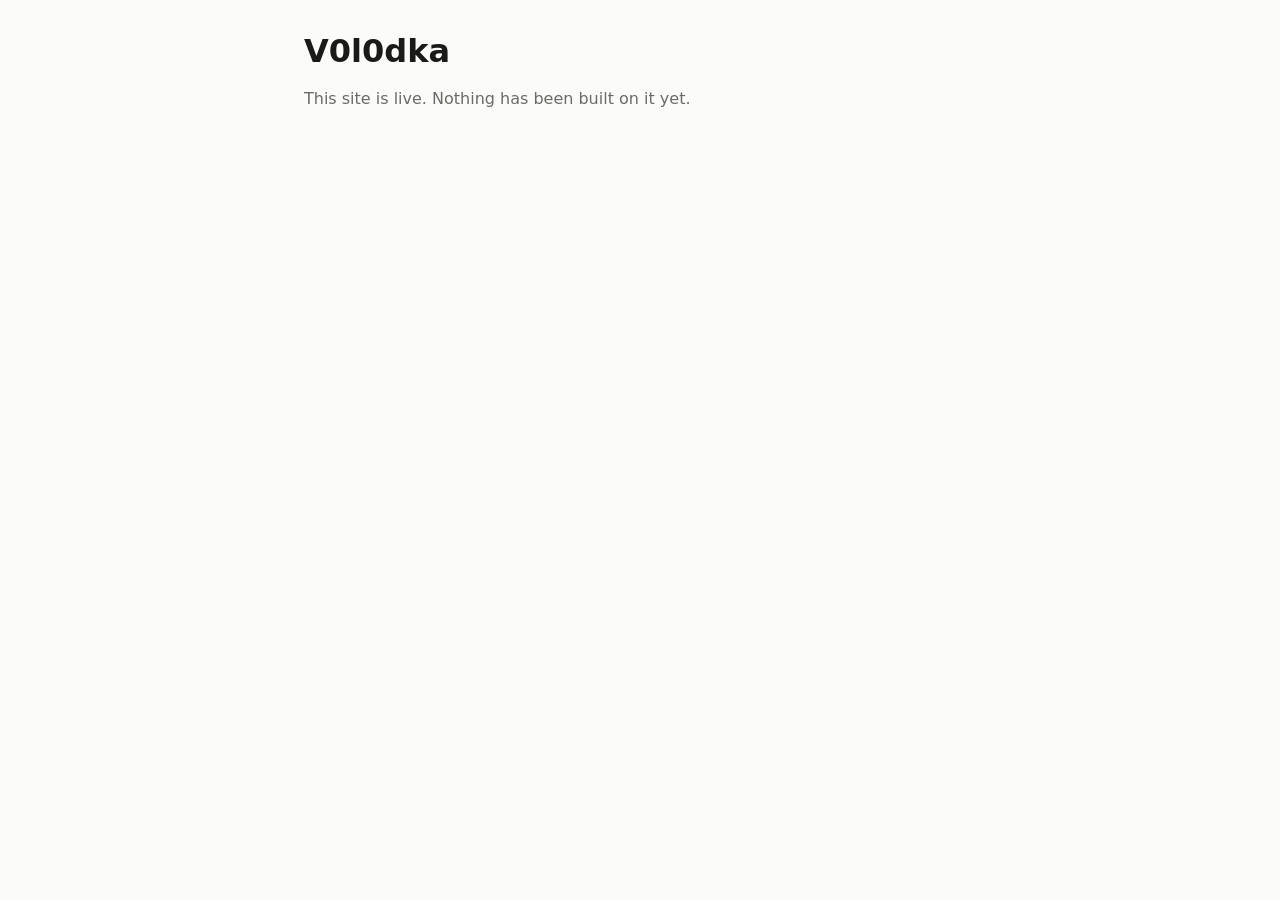
==== index.html @ 514facb8 "Add starter site and GitHub Pages config" ====
<!doctype html>
<html lang="en">
<head>
  <meta charset="utf-8">
  <meta name="viewport" content="width=device-width, initial-scale=1">
  <title>V0l0dka</title>
  <link rel="stylesheet" href="/style.css">
</head>
<body>
  <main>
    <h1>V0l0dka</h1>
    <p>This site is live. Nothing has been built on it yet.</p>
  </main>
</body>
</html>
---- style.css ----
/* Light palette is the base. Dark only overrides the colors. */
:root {
  --bg: #fbfbf9;
  --fg: #1a1a18;
  --muted: #6b6b66;
  --accent: #3b5bdb;
}

@media (prefers-color-scheme: dark) {
  :root {
    --bg: #16161a;
    --fg: #e8e8e4;
    --muted: #9a9a94;
    --accent: #8ba3ff;
  }
}

* { box-sizing: border-box; }

body {
  margin: 0;
  padding: 2rem 1.5rem;
  background: var(--bg);
  color: var(--fg);
  font: 16px/1.6 system-ui, -apple-system, "Segoe UI", sans-serif;
  -webkit-text-size-adjust: 100%;
}

main {
  max-width: 42rem;
  margin: 0 auto;
}

h1 {
  font-size: 2rem;
  line-height: 1.2;
  margin: 0 0 1rem;
}

p { margin: 0 0 1rem; color: var(--muted); }

a { color: var(--accent); }

img { max-width: 100%; height: auto; }
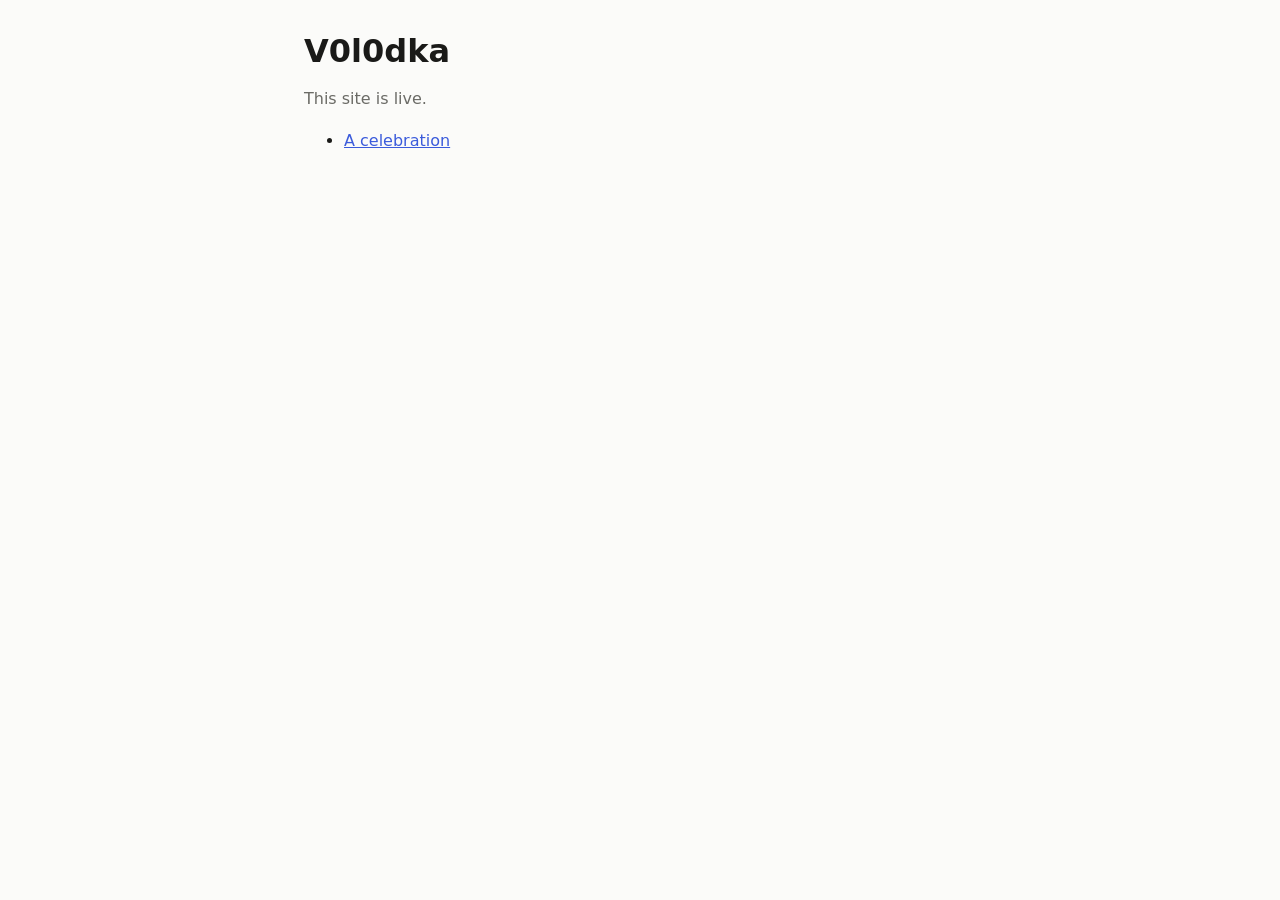
==== commit 4dcd56b0: "Add celebration deck at /congrats/ with two videos Eight-slide deck. Two portrait video slides carry" ====
--- a/index.html
+++ b/index.html
@@ -9,7 +9,10 @@
 <body>
   <main>
     <h1>V0l0dka</h1>
-    <p>This site is live. Nothing has been built on it yet.</p>
+    <p>This site is live.</p>
+    <ul>
+      <li><a href="/congrats/">A celebration</a></li>
+    </ul>
   </main>
 </body>
 </html>
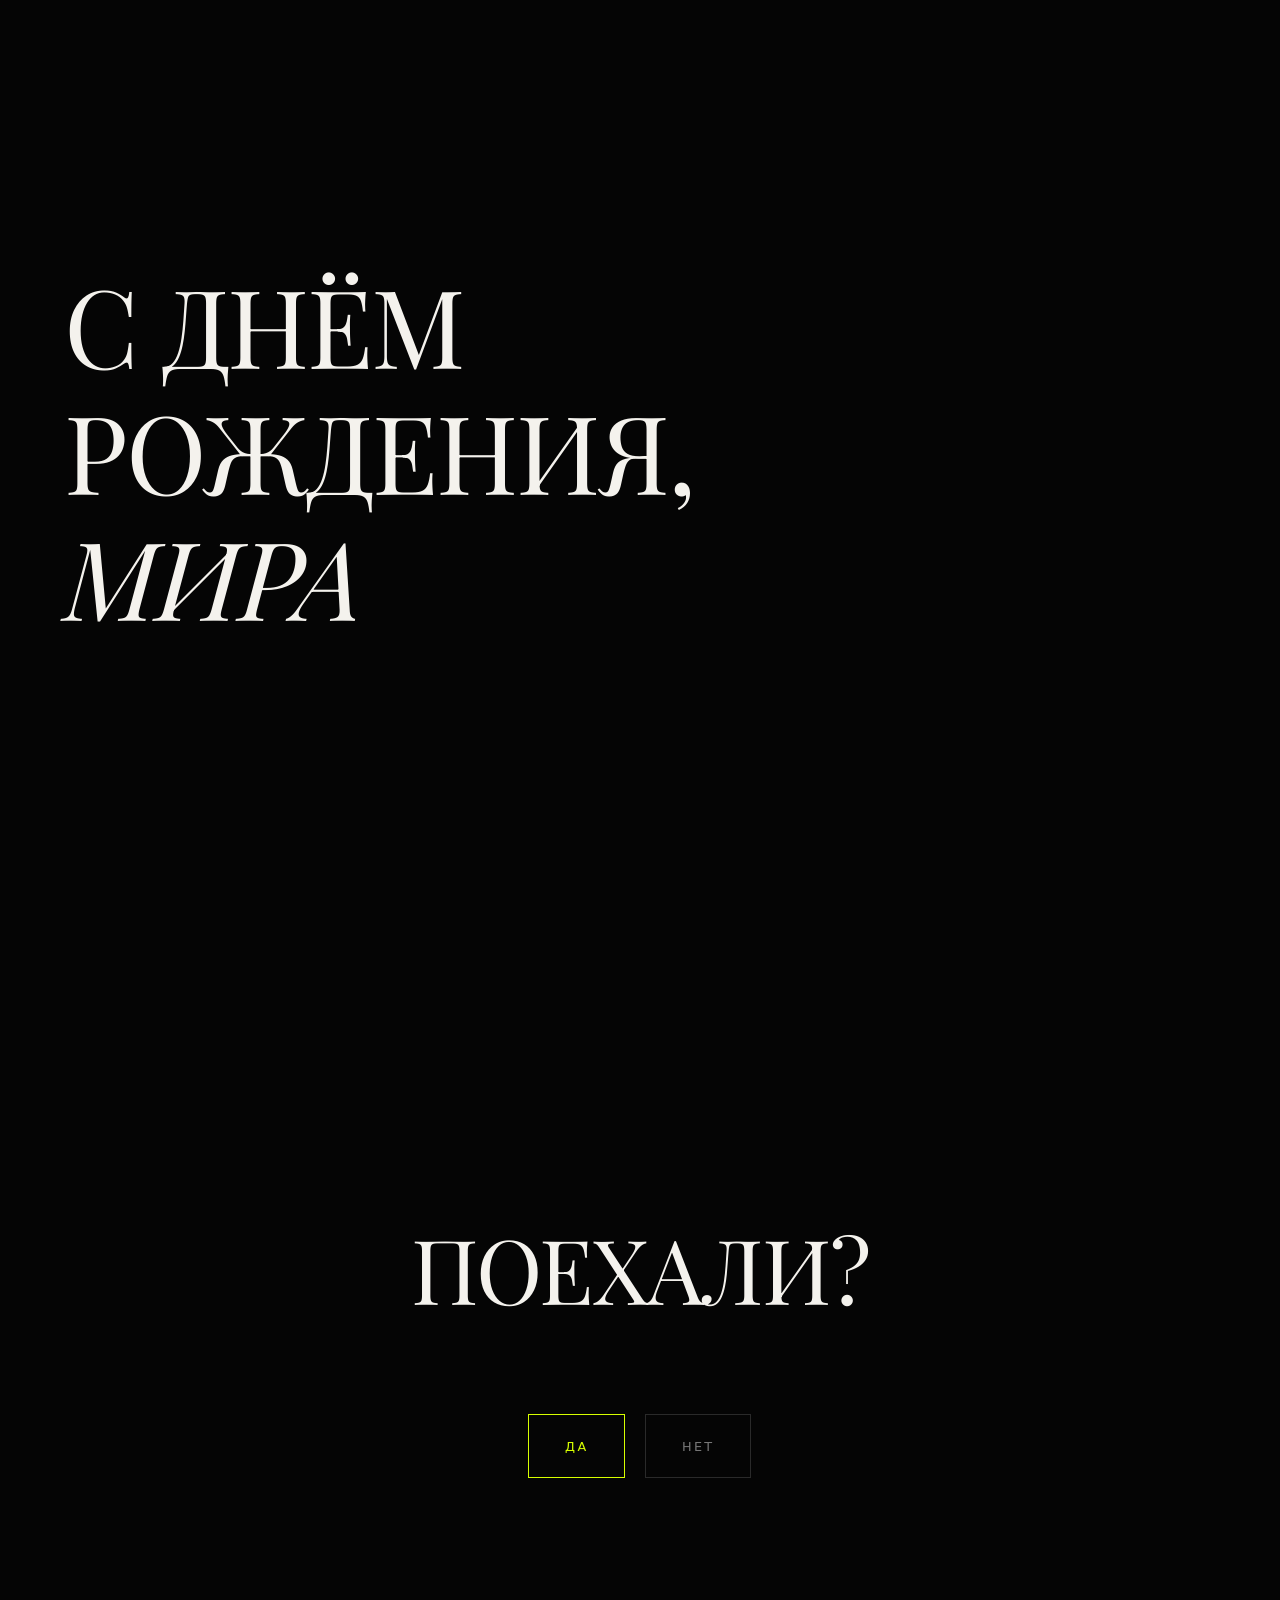
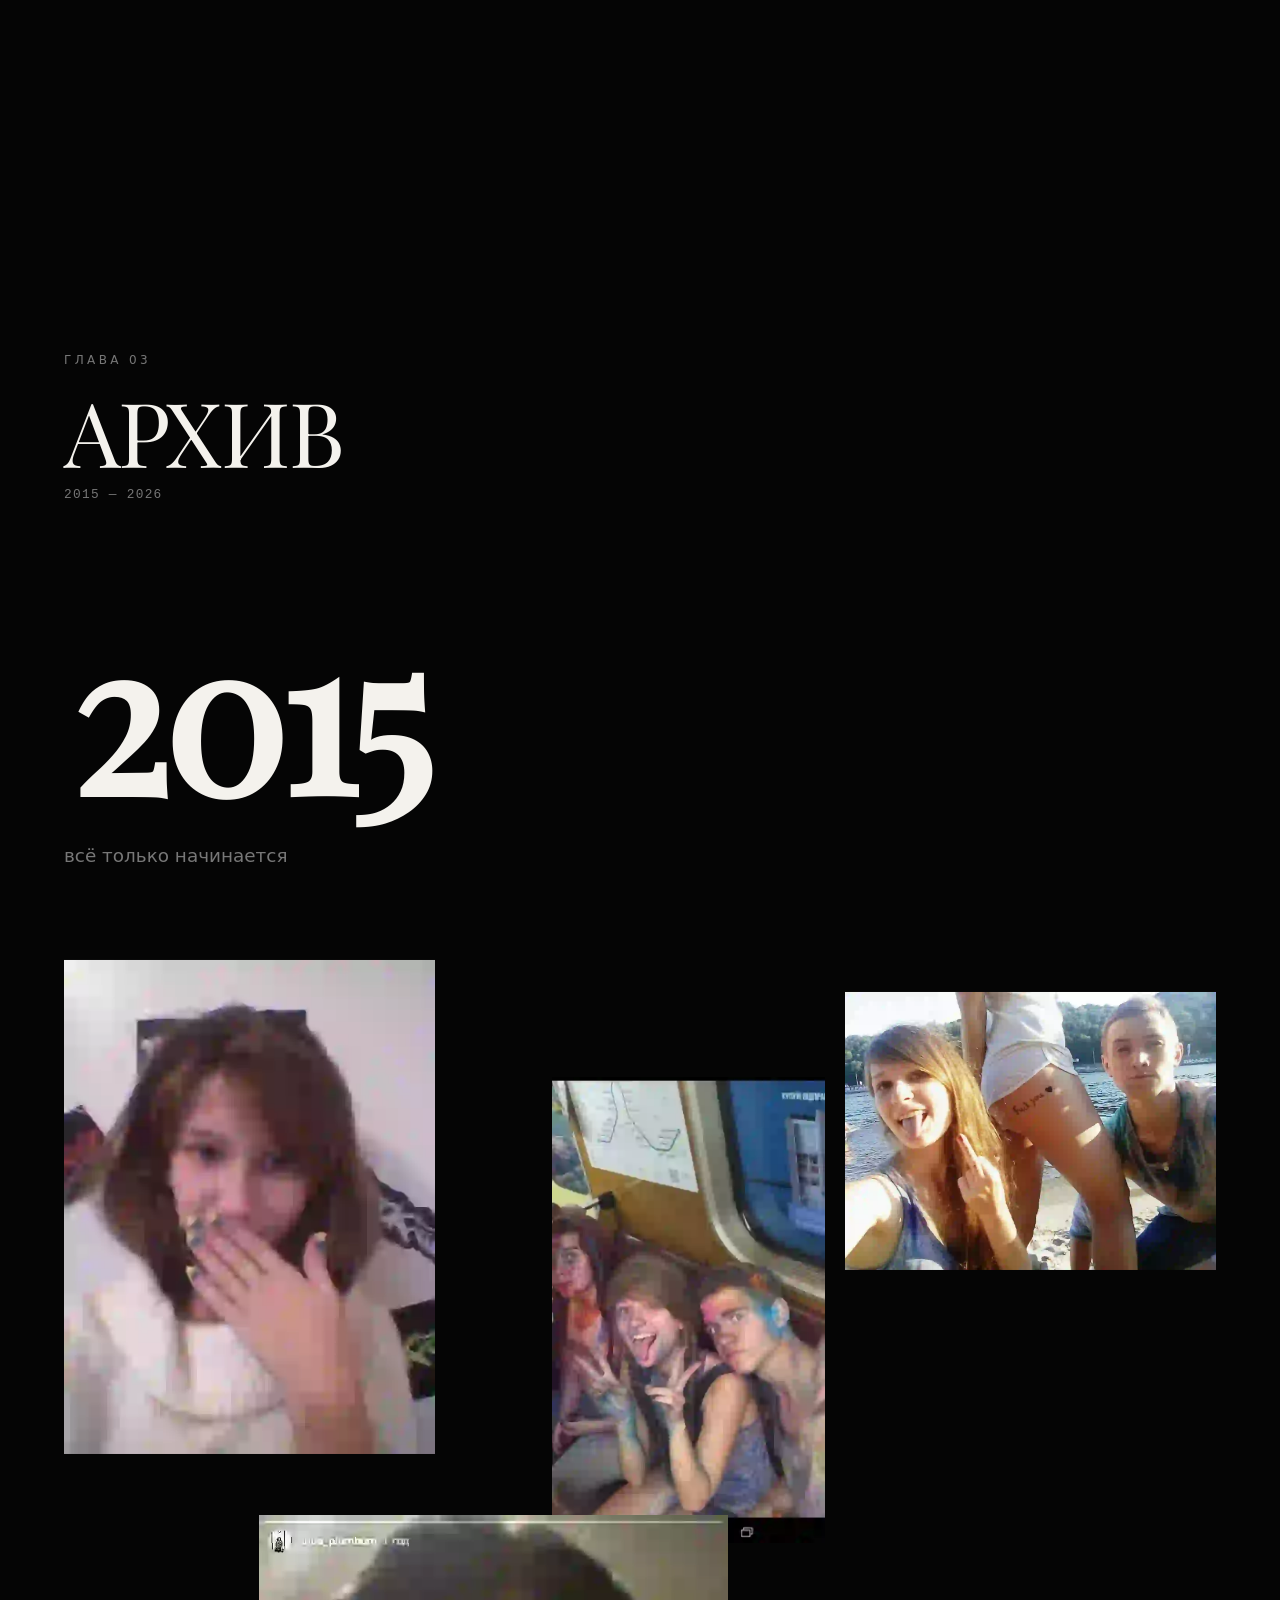
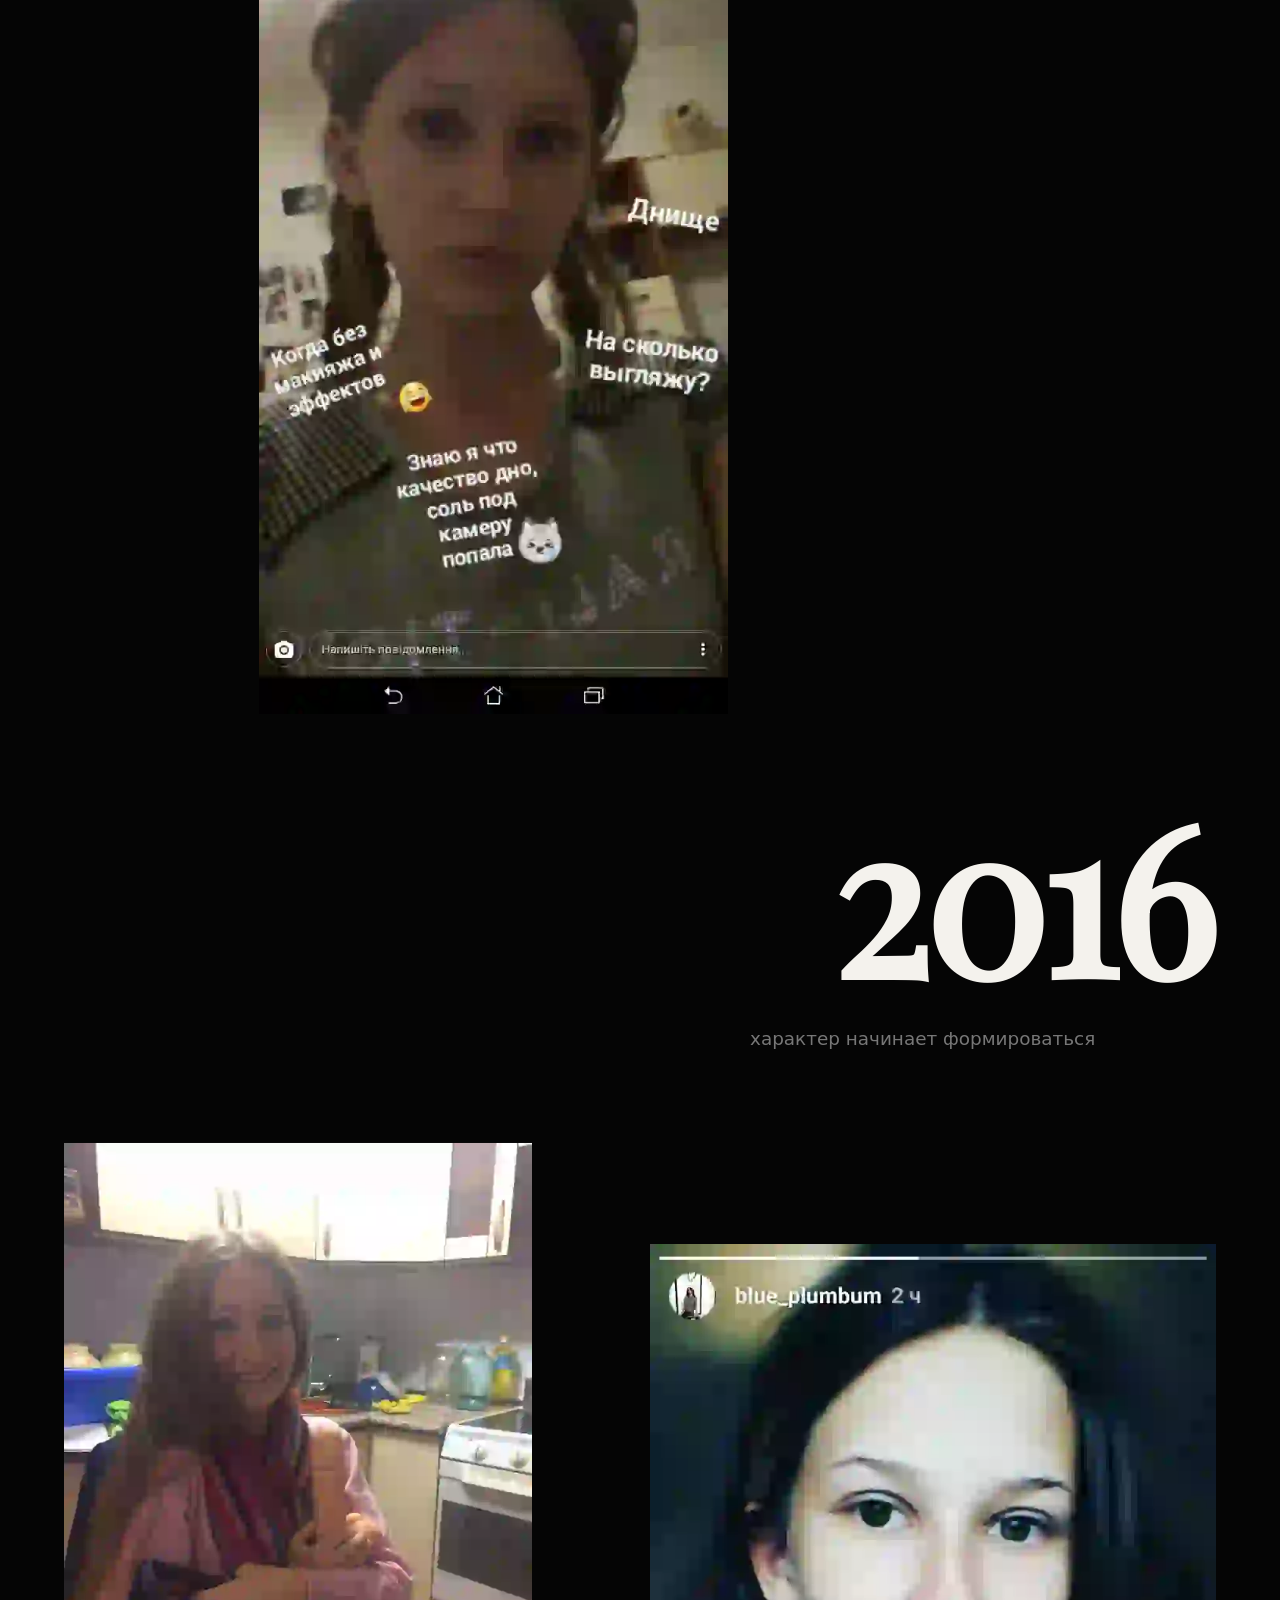
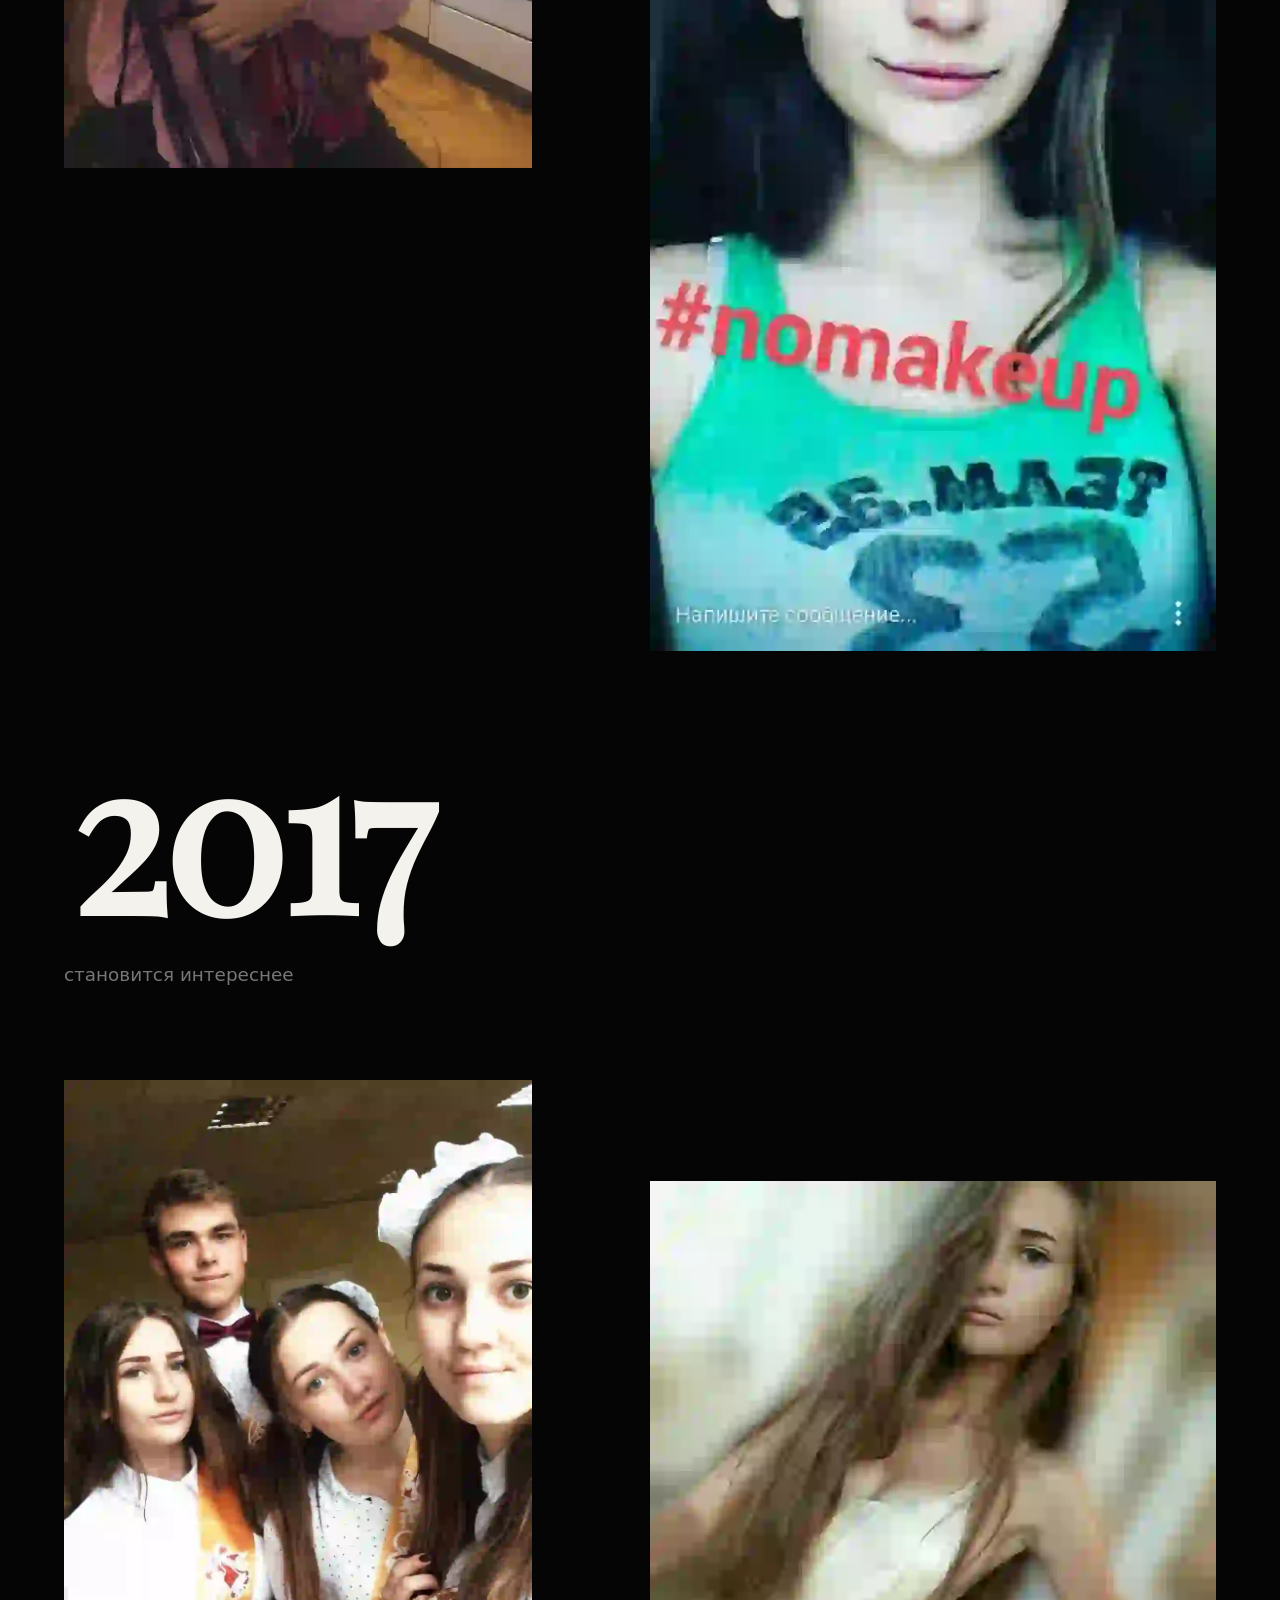
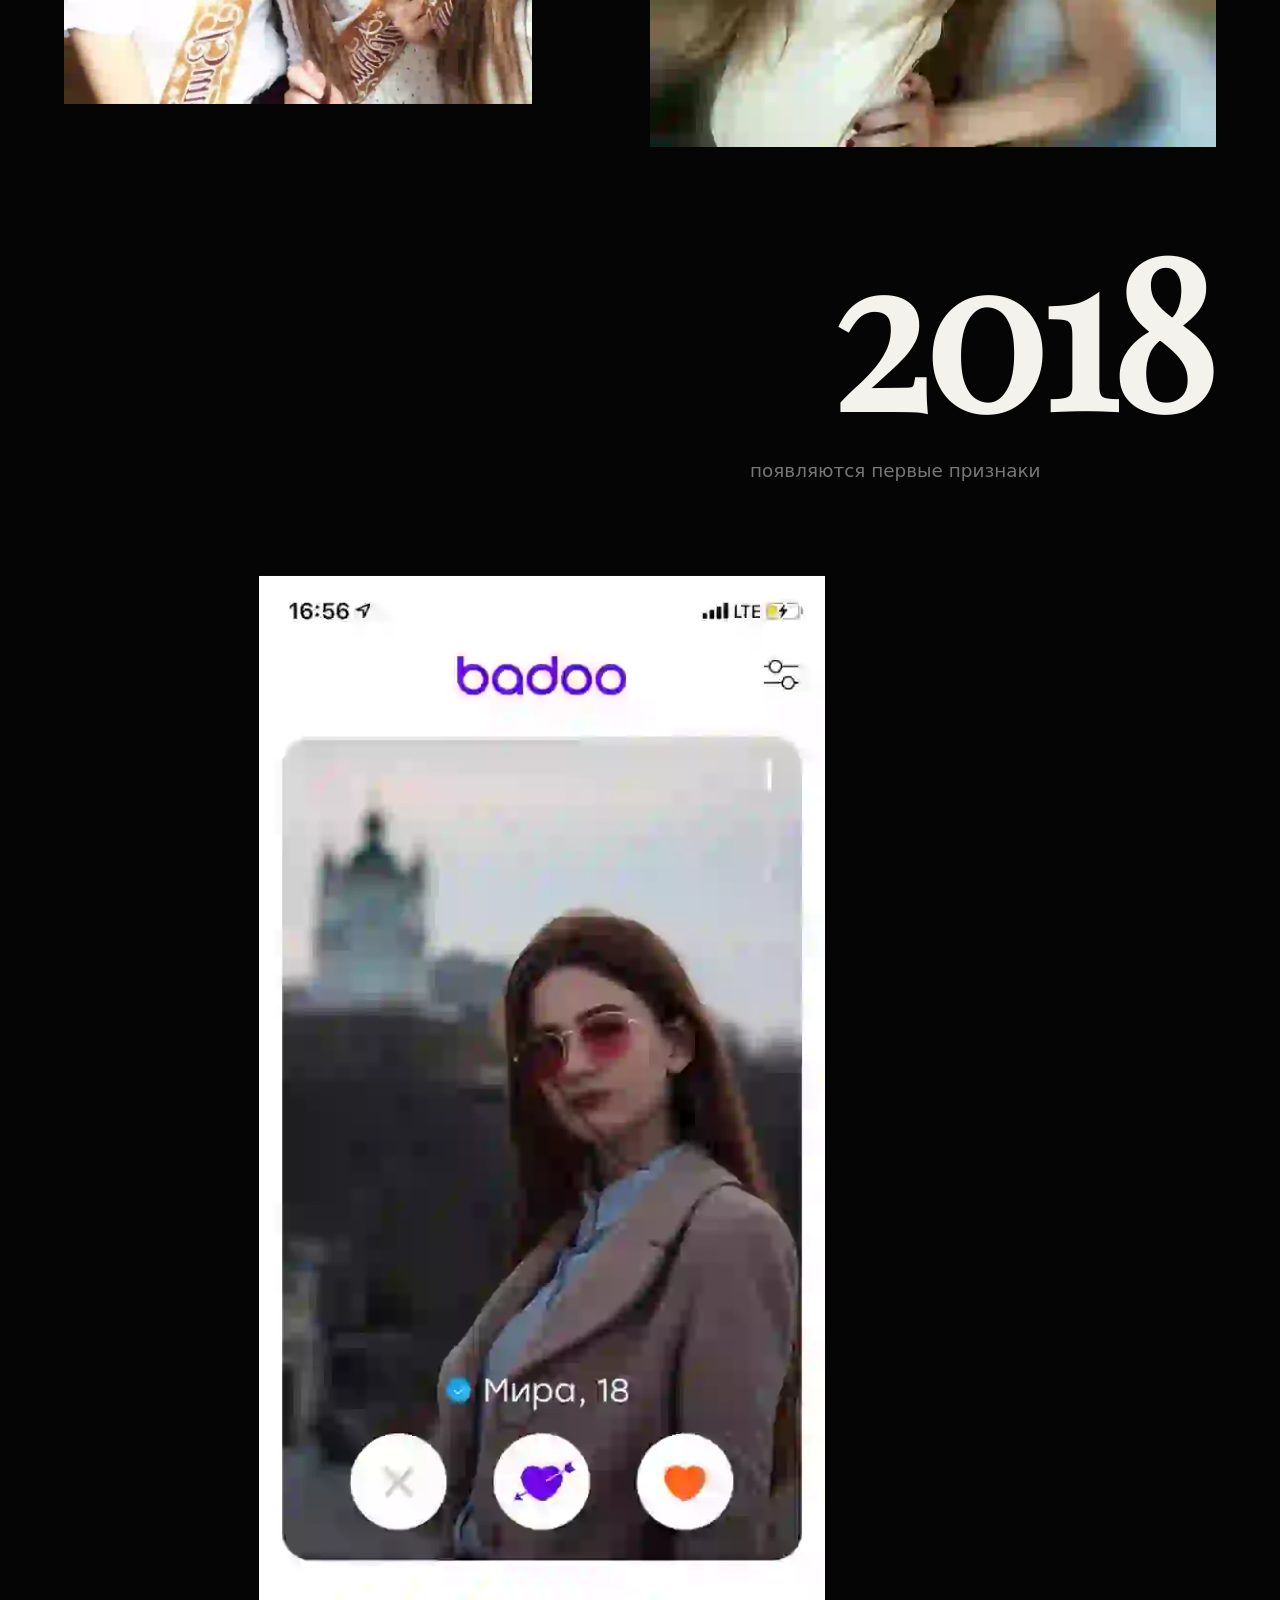
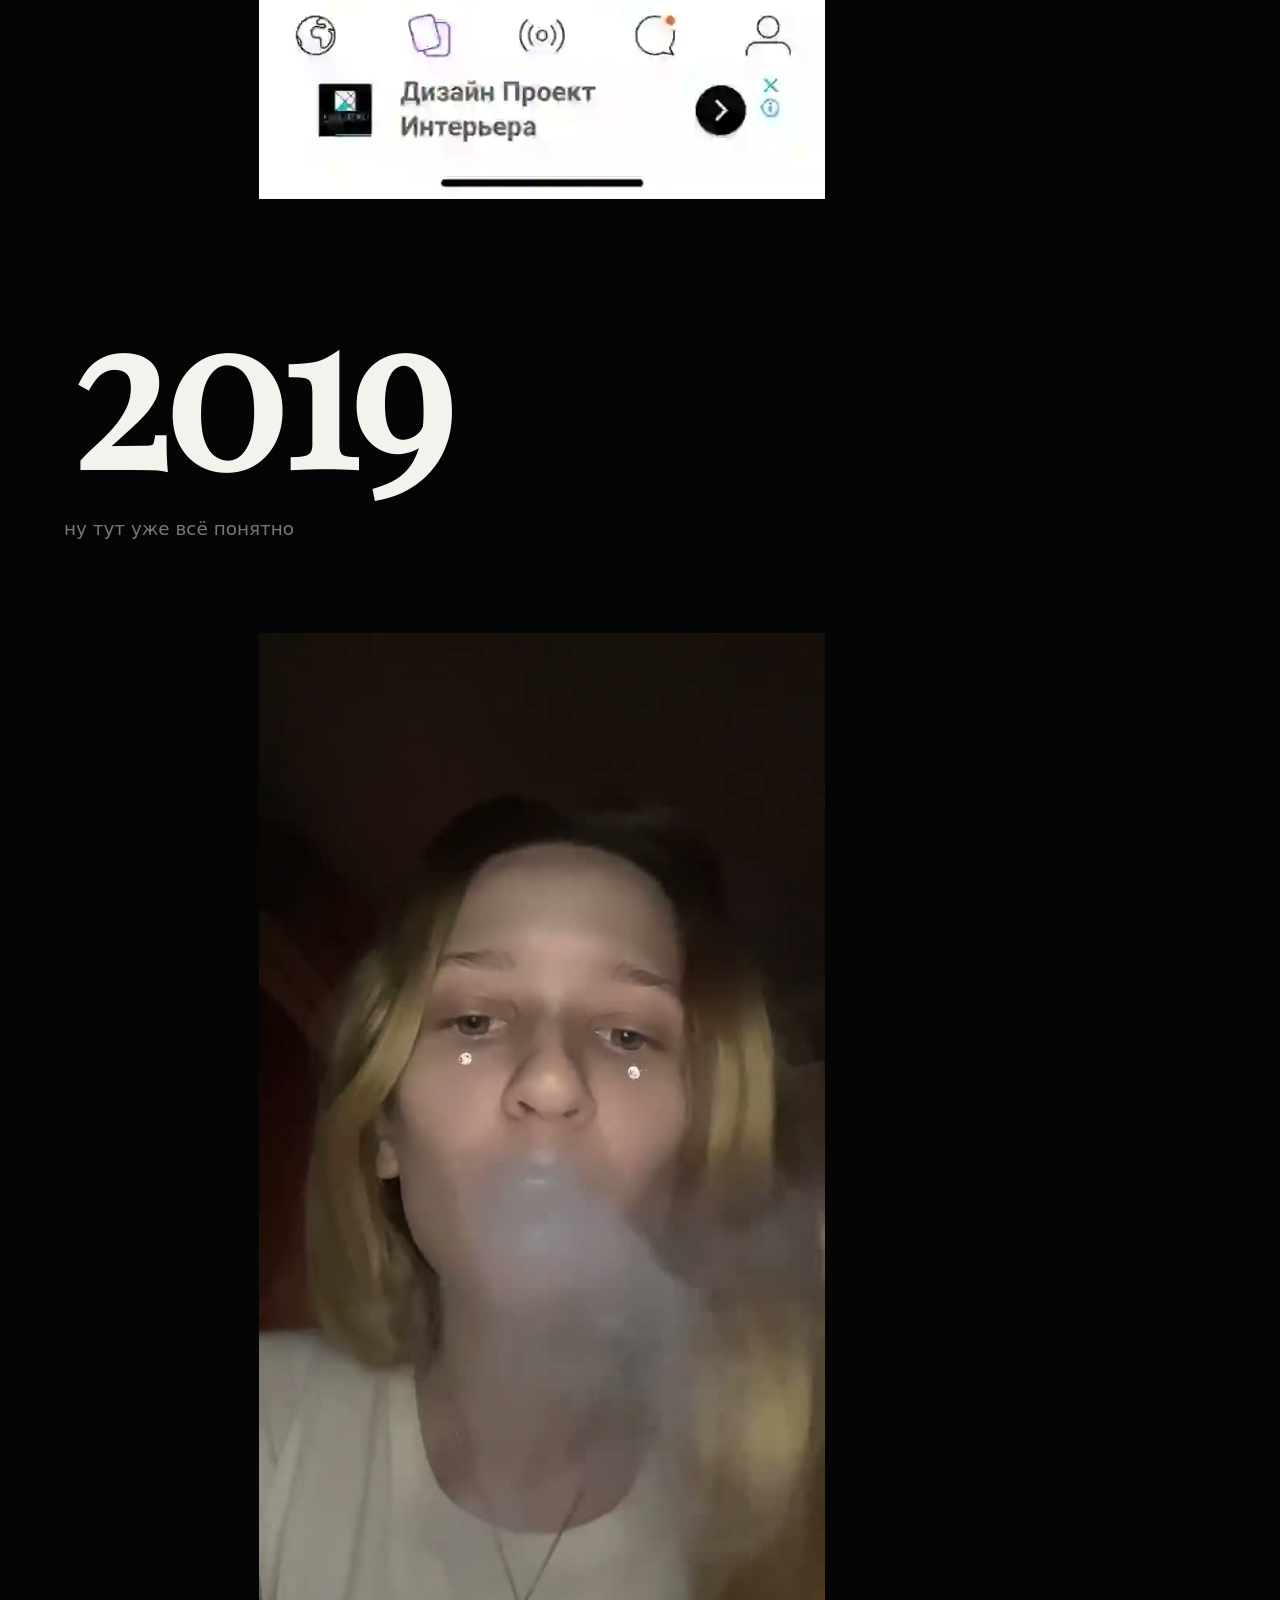
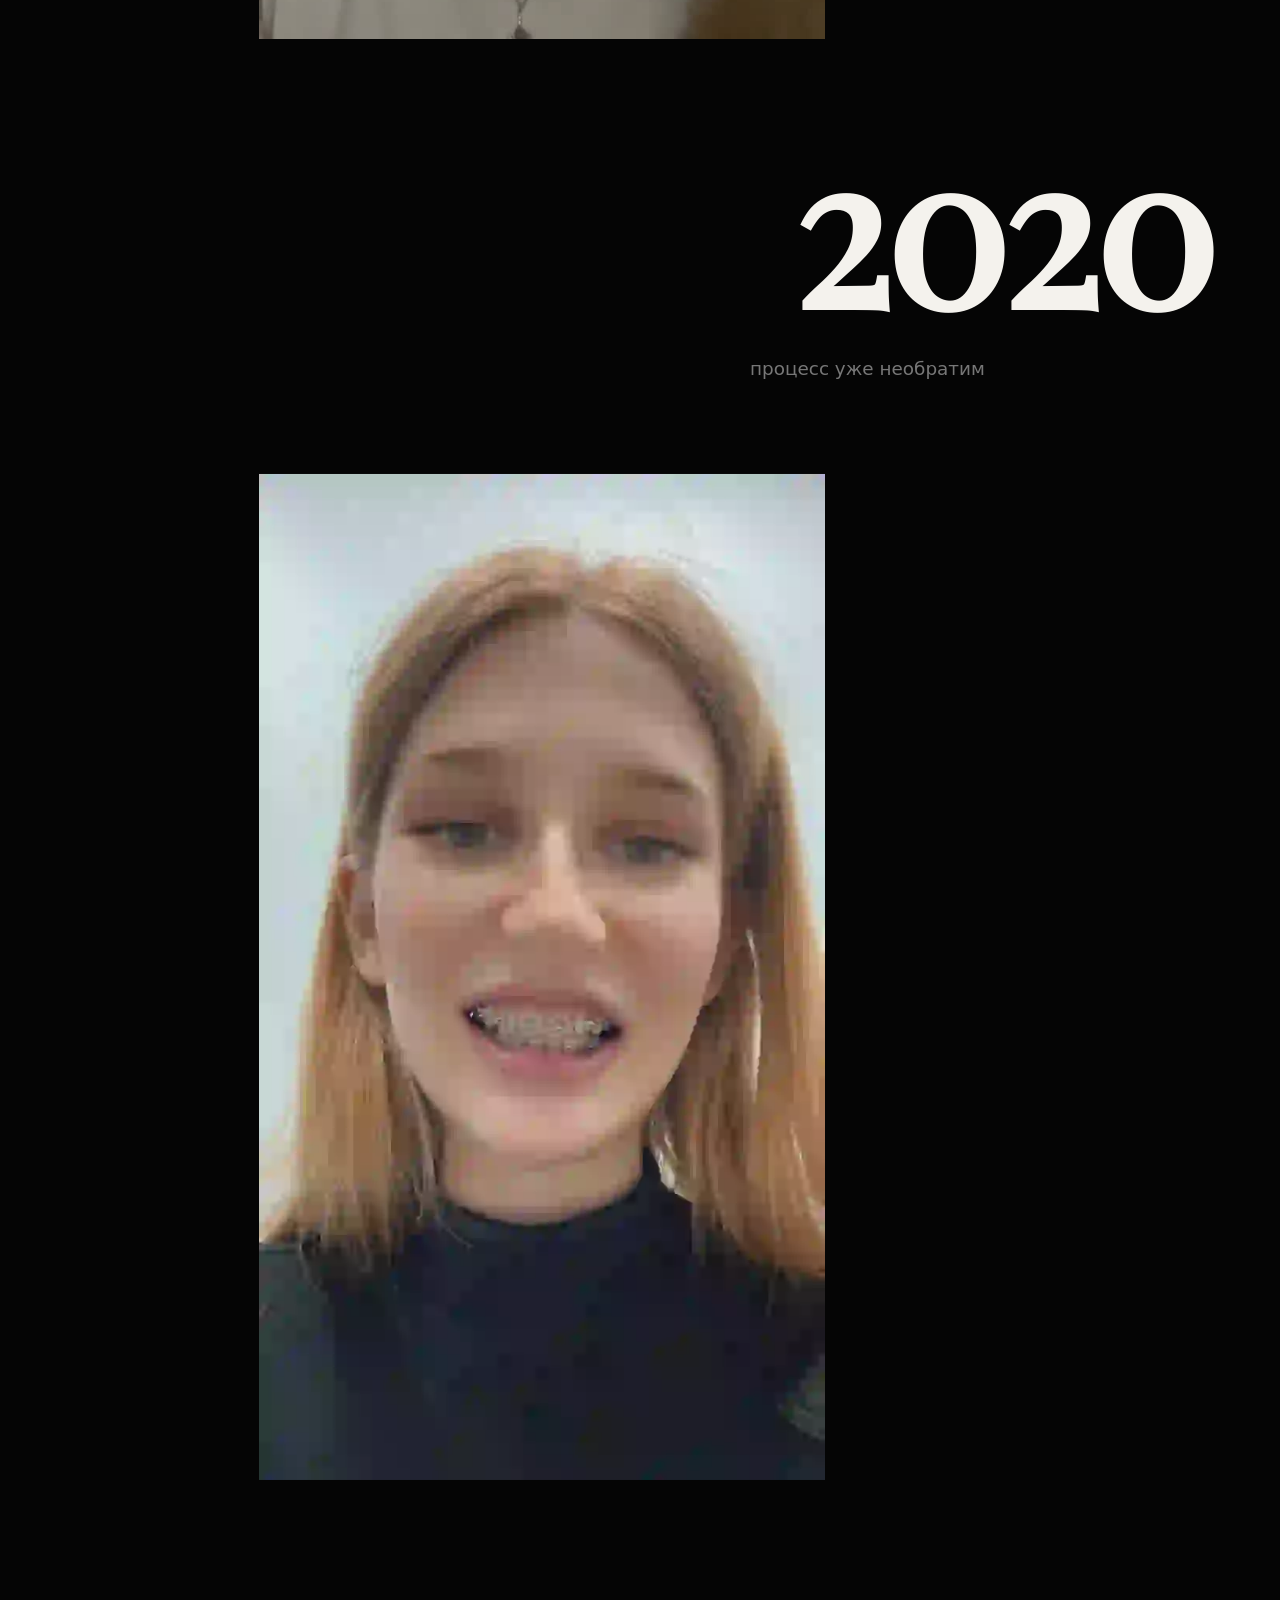
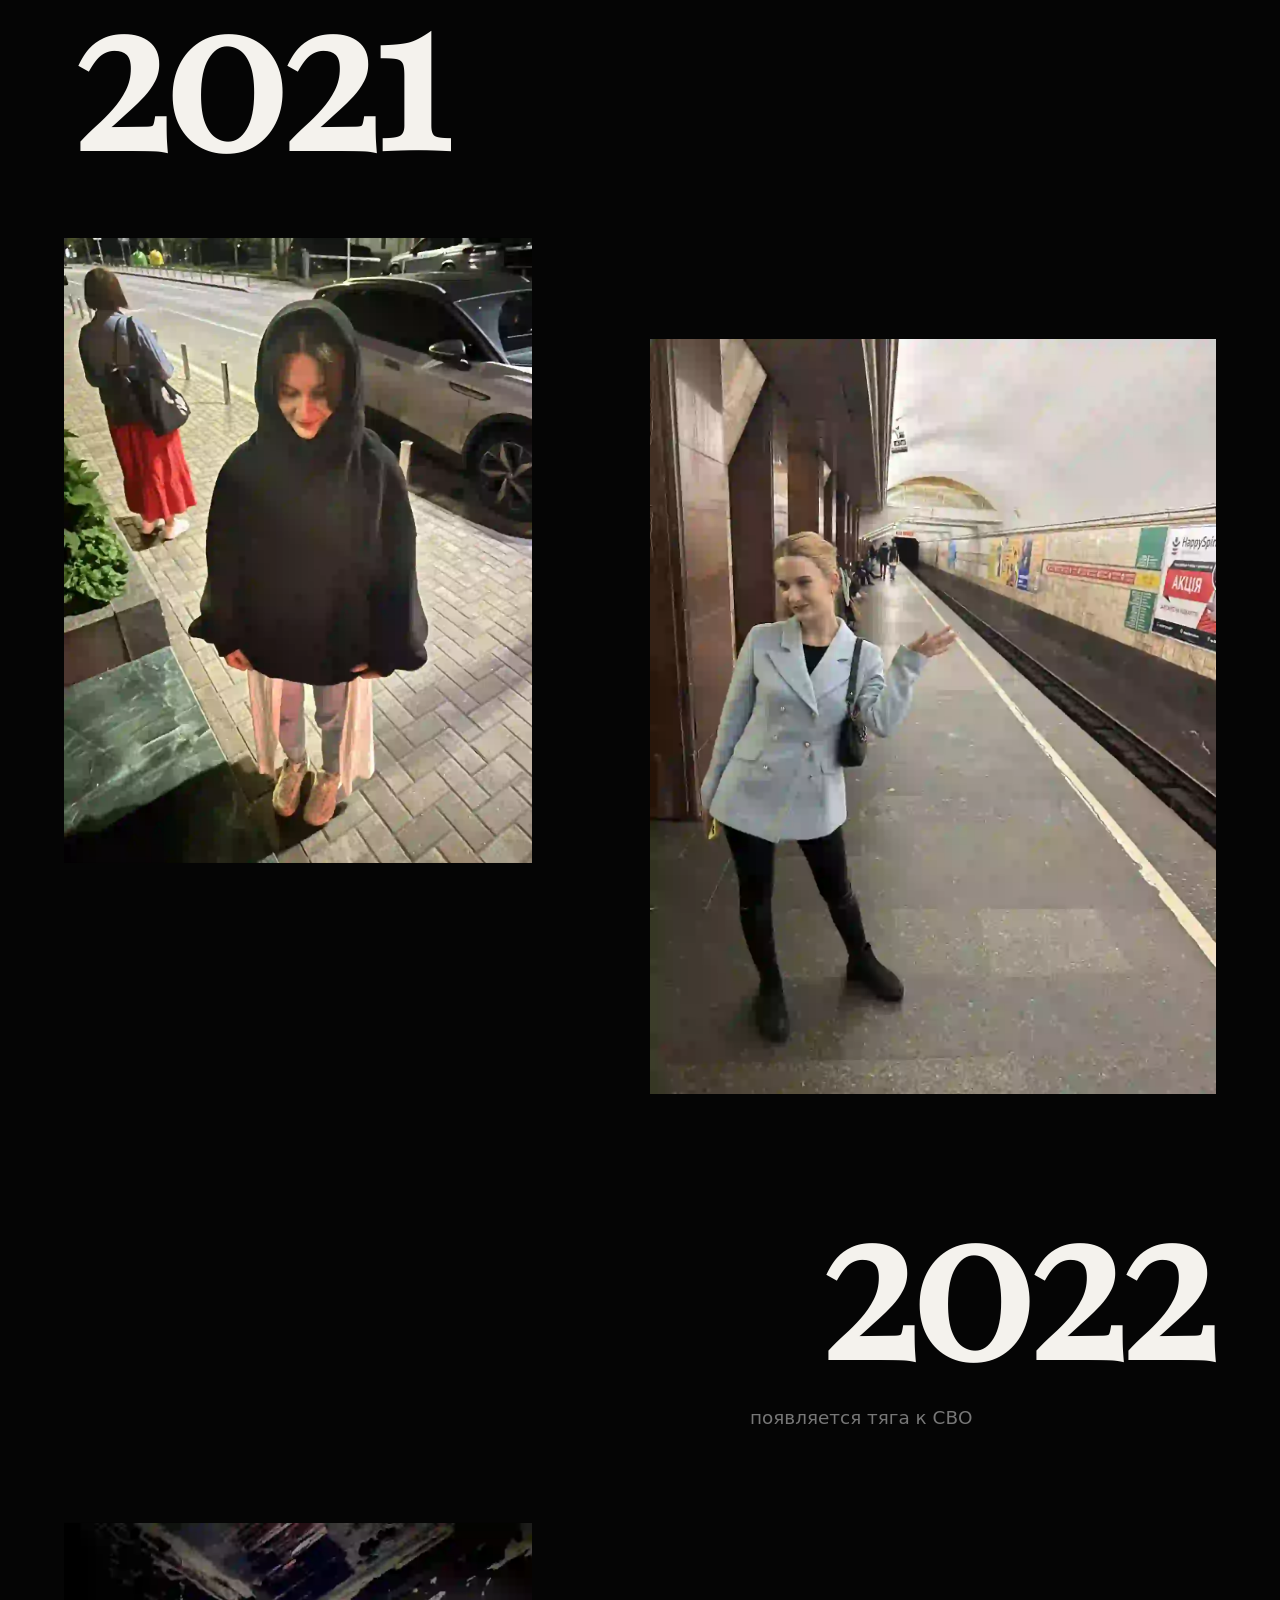
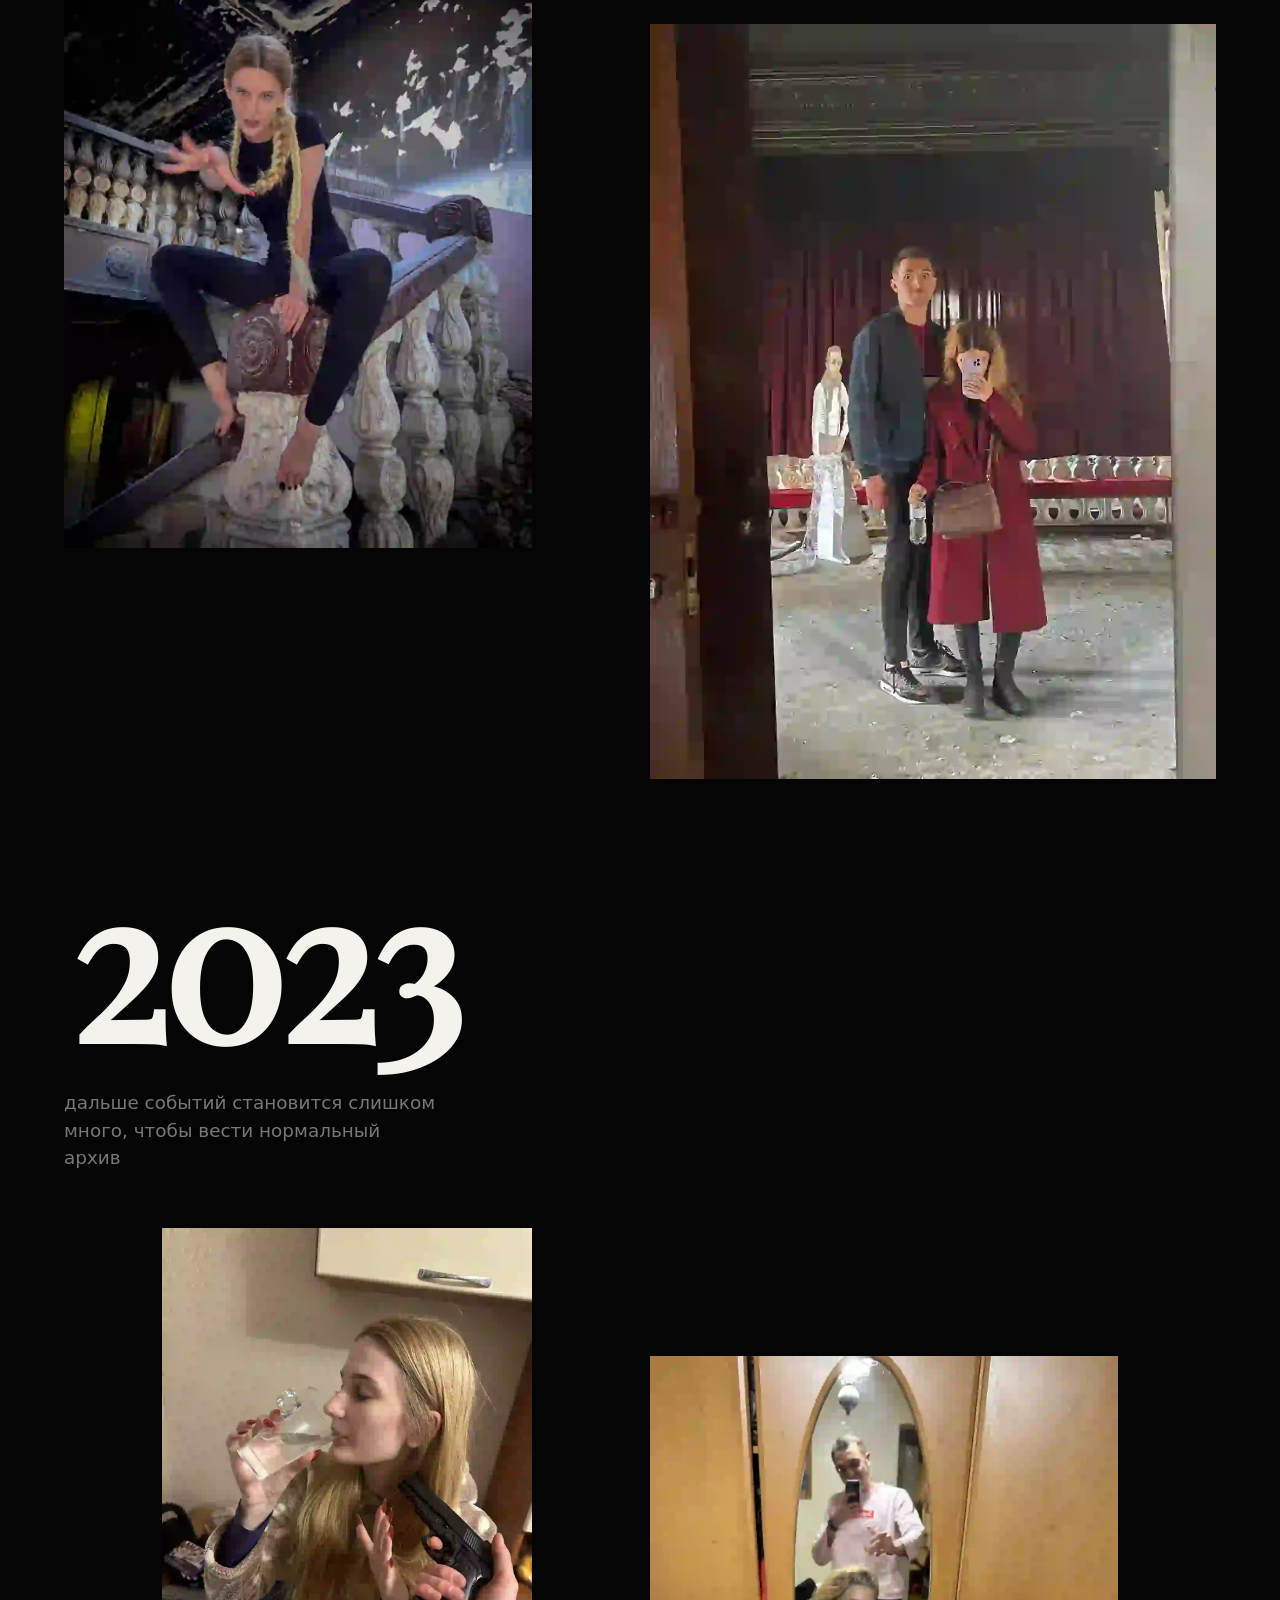
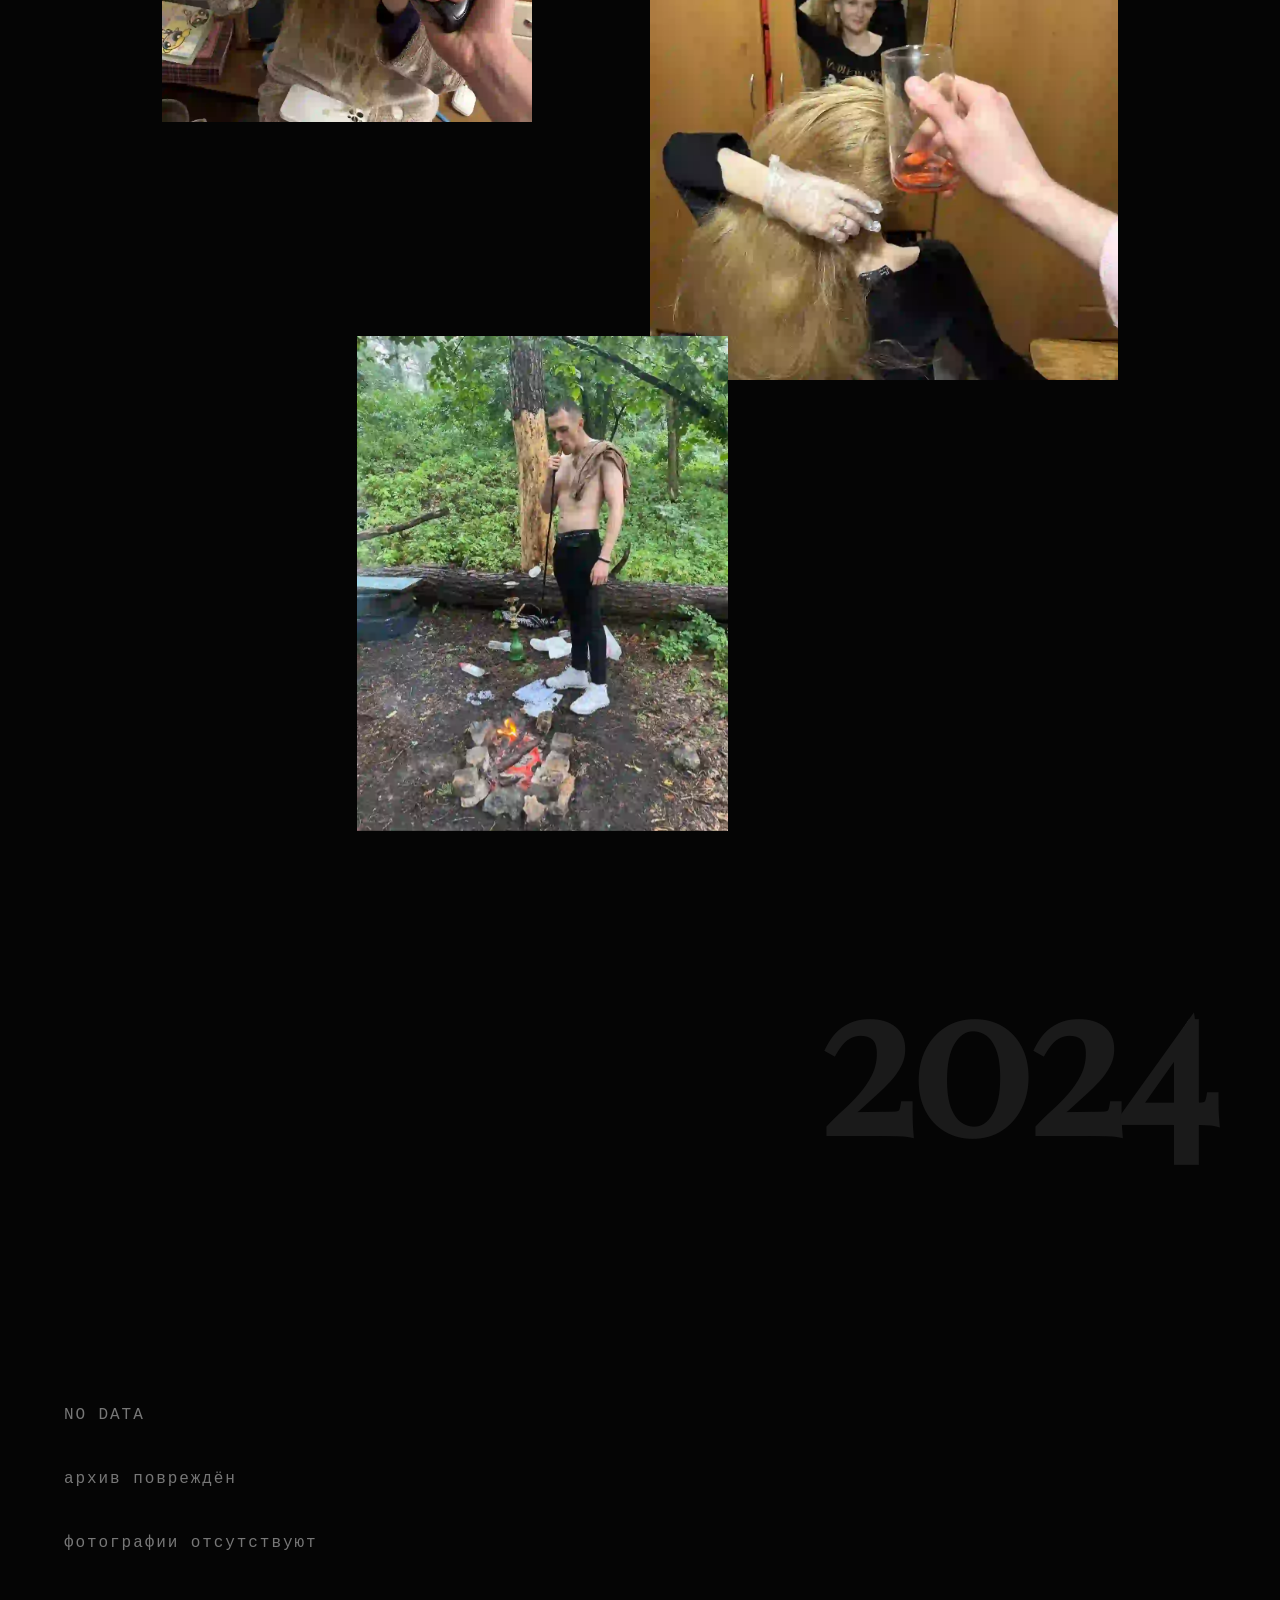
==== commit 7048da8a: "Replace home page with the Mira birthday site (Phase 1) Ten chapters in one continuous scroll: intro" ====
--- a/index.html
+++ b/index.html
@@ -1,18 +1,279 @@
 <!doctype html>
-<html lang="en">
+<html lang="ru">
 <head>
   <meta charset="utf-8">
-  <meta name="viewport" content="width=device-width, initial-scale=1">
-  <title>V0l0dka</title>
-  <link rel="stylesheet" href="/style.css">
+  <meta name="viewport" content="width=device-width, initial-scale=1, viewport-fit=cover">
+  <meta name="theme-color" content="#050505">
+  <meta name="description" content="Личный цифровой архив. С днём рождения, Мира.">
+  <meta name="robots" content="noindex, nofollow">
+  <title>МИРА / 2015—2026</title>
+
+  <link rel="preconnect" href="/">
+  <link rel="stylesheet" href="/css/main.css">
+  <link rel="stylesheet" href="/css/animations.css">
+  <link rel="stylesheet" href="/css/games.css">
+  <link rel="stylesheet" href="/css/responsive.css">
 </head>
-<body>
-  <main>
-    <h1>V0l0dka</h1>
-    <p>This site is live.</p>
-    <ul>
-      <li><a href="/congrats/">A celebration</a></li>
-    </ul>
-  </main>
+
+<body class="is-locked">
+
+<!-- ============================================================
+     CHAPTER 01 - INTRO
+     Black screen, fake load, ERROR, then the greeting.
+     ============================================================ -->
+<section class="chapter chapter--intro" id="intro" aria-label="Интро">
+  <div class="intro" data-intro>
+
+    <div class="intro__stage" data-intro-load>
+      <p class="intro__status" data-load-title>ЗАГРУЖАЕМ МИРУ<span data-dots-anim>...</span></p>
+
+      <ul class="meters" data-meters>
+        <li class="meter" data-meter data-target="100">
+          <span class="meter__name">характер</span>
+          <span class="meter__track"><i class="meter__fill" style="--w:100%"></i></span>
+          <span class="meter__val" data-meter-val>0%</span>
+        </li>
+        <li class="meter" data-meter data-target="127">
+          <span class="meter__name">безумие</span>
+          <span class="meter__track"><i class="meter__fill" style="--w:100%"></i></span>
+          <span class="meter__val" data-meter-val>0%</span>
+        </li>
+        <!-- 146% deliberately overruns its own bar. The bar stops at
+             the track edge; only the number keeps climbing. -->
+        <li class="meter meter--overflow" data-meter data-target="146">
+          <span class="meter__name">ебнутость</span>
+          <span class="meter__track"><i class="meter__fill" style="--w:100%"></i></span>
+          <span class="meter__val" data-meter-val>0%</span>
+        </li>
+      </ul>
+
+      <p class="intro__error" data-load-error hidden>ERROR: TOO MUCH</p>
+    </div>
+
+    <div class="intro__stage intro__stage--greet" data-intro-greet hidden>
+      <h1 class="display display--xl">С ДНЁМ<br>РОЖДЕНИЯ,<br><em>МИРА</em></h1>
+    </div>
+
+  </div>
+</section>
+
+
+<!-- ============================================================
+     CHAPTER 02 - THE QUESTION
+     The НЕТ button runs away. After enough attempts it gives up.
+     ============================================================ -->
+<section class="chapter chapter--question" id="question" aria-label="Поехали?">
+  <div class="question" data-question>
+    <h2 class="display display--l">ПОЕХАЛИ?</h2>
+
+    <p class="question__taunt" data-taunt aria-live="polite"></p>
+
+    <div class="question__actions" data-question-actions>
+      <button class="btn btn--acid" data-answer-yes>ДА</button>
+      <button class="btn btn--ghost" data-answer-no>НЕТ</button>
+    </div>
+  </div>
+</section>
+
+
+<!-- ============================================================
+     CHAPTER 03 - THE ARCHIVE
+     Rows are generated from ARCHIVE in js/assets.js.
+     ============================================================ -->
+<section class="chapter chapter--archive" id="archive" aria-label="Архив Миры">
+  <header class="archive__intro">
+    <p class="kicker">ГЛАВА 03</p>
+    <h2 class="display display--l">АРХИВ</h2>
+    <p class="caption">2015 — 2026</p>
+  </header>
+
+  <div class="archive" data-archive></div>
+
+  <!-- 2026 reveal. Pinned, slow, deliberately after the void. -->
+  <div class="reveal" data-reveal-2026>
+    <figure class="reveal__figure">
+      <picture>
+        <source data-reveal-webp type="image/webp">
+        <img data-reveal-img alt="Мира, 2026" loading="lazy" decoding="async">
+      </picture>
+    </figure>
+    <div class="reveal__type">
+      <p class="display display--xl">2026</p>
+      <p class="reveal__word" data-reveal-word>вернулась.</p>
+    </div>
+  </div>
+
+  <!-- Archive outro -->
+  <div class="archive__outro" data-outro>
+    <p class="outro__line" data-outro-line>И да.</p>
+    <p class="outro__line" data-outro-line>Похер, что хронология не сходится.</p>
+    <p class="outro__line" data-outro-line>Ты знаешь, у меня с этим проблемы.</p>
+    <a class="btn btn--acid btn--inline" href="#activities" data-continue>ПРОДОЛЖИТЬ →</a>
+  </div>
+</section>
+
+
+<!-- ============================================================
+     CHAPTER 04 - ACTIVITIES
+     Full-bleed cinematic panels, generated from ACTIVITIES.
+     ============================================================ -->
+<section class="chapter chapter--activities" id="activities" aria-label="MIRA IRL">
+  <header class="activities__intro">
+    <p class="kicker">ГЛАВА 04</p>
+    <h2 class="display display--l">MIRA IRL</h2>
+  </header>
+  <div class="activities" data-activities></div>
+</section>
+
+
+<!-- ============================================================
+     CHAPTER 05 - STATISTICS
+     Museum wall. Each figure opens in place.
+     ============================================================ -->
+<section class="chapter chapter--stats" id="stats" aria-label="Статистика">
+  <header class="stats__intro">
+    <p class="kicker">ГЛАВА 05</p>
+    <h2 class="display display--l">ЦИФРЫ</h2>
+  </header>
+  <div class="stats" data-stats></div>
+</section>
+
+
+<!-- ============================================================
+     CHAPTER 06 - MINI GAMES
+     Phase 1: framed placeholders that announce themselves and
+     can be dismissed. Real games land in Phase 2.
+     ============================================================ -->
+<section class="chapter chapter--games" id="games" aria-label="Мини-игры">
+  <div class="games__lead">
+    <p class="lead-line" data-lead-line>ДОСТАТОЧНО СТАТИСТИКИ.</p>
+    <p class="lead-line" data-lead-line>ПРОВЕРИМ НА ПРАКТИКЕ.</p>
+  </div>
+
+  <article class="game" id="game-coal" data-game="coal">
+    <p class="kicker">MISSION 01</p>
+    <h3 class="display display--m">CATCH THE COAL</h3>
+    <div class="game__stage" data-game-stage="coal">
+      <div class="game__hud">
+        <span class="hud__label">COALS</span>
+        <span class="hud__value" data-hud="coal">00 / 10</span>
+      </div>
+      <p class="game__placeholder">игра появится в следующей версии</p>
+    </div>
+  </article>
+
+  <article class="game" id="game-surron" data-game="surron">
+    <p class="kicker">MISSION 02</p>
+    <h3 class="display display--m">DON'T CRASH</h3>
+    <div class="game__stage" data-game-stage="surron">
+      <div class="game__hud">
+        <span class="hud__label">SPEED</span>
+        <span class="hud__value" data-hud="surron">000 KM/H</span>
+      </div>
+      <p class="game__placeholder">игра появится в следующей версии</p>
+    </div>
+  </article>
+
+  <article class="game game--deep" id="game-diving" data-game="diving">
+    <p class="kicker">MISSION 03</p>
+    <h3 class="display display--m">GO DEEPER</h3>
+    <div class="game__stage" data-game-stage="diving">
+      <div class="game__hud">
+        <span class="hud__label">RECOVERED</span>
+        <span class="hud__value" data-hud="diving">0 / 3</span>
+      </div>
+      <p class="game__placeholder">игра появится в следующей версии</p>
+    </div>
+  </article>
+</section>
+
+
+<!-- ============================================================
+     CHAPTER 07 - SUR-RON CUSTOMIZATION
+     Phase 1: the configurator shell, real layers land in Phase 2.
+     ============================================================ -->
+<section class="chapter chapter--config" id="config" aria-label="Кастомизация Sur-Ron">
+  <header class="config__intro">
+    <p class="kicker">ГЛАВА 07</p>
+    <h2 class="display display--l">LIGHT BEE X</h2>
+  </header>
+
+  <div class="config">
+    <div class="config__stage" data-config-stage>
+      <p class="config__placeholder">SUR-RON LIGHT BEE X — BLACK</p>
+    </div>
+    <div class="config__ui" data-config-ui></div>
+  </div>
+</section>
+
+
+<!-- ============================================================
+     CHAPTER 08 - TMNT GIFT
+     Short, loud, then gone.
+     ============================================================ -->
+<section class="chapter chapter--gift" id="gift" aria-label="Подарок">
+  <div class="gift" data-gift>
+    <p class="gift__tag">LEGENDARY ITEM</p>
+    <div class="gift__art" data-gift-art aria-hidden="true"></div>
+    <button class="btn btn--acid" data-gift-equip>EQUIP</button>
+    <p class="gift__stat" data-gift-stat hidden>+100 ARMOR</p>
+    <p class="gift__word" data-gift-word hidden>ПОДАРОК</p>
+  </div>
+</section>
+
+
+<!-- ============================================================
+     CHAPTER 09 - FUTURE
+     ============================================================ -->
+<section class="chapter chapter--future" id="future" aria-label="Что дальше">
+  <h2 class="display display--l">А ЧТО ДАЛЬШЕ?</h2>
+  <ul class="future" data-future>
+    <li class="future__item">MORE SPEED</li>
+    <li class="future__item">MORE TRAVEL</li>
+    <li class="future__item">MORE WATER</li>
+    <li class="future__item">MORE SNOW</li>
+    <li class="future__item">MORE STORIES</li>
+  </ul>
+  <p class="future__q">?</p>
+  <p class="future__line">этого пока никто не знает</p>
+  <p class="future__line">но что-то мне подсказывает, что будет весело</p>
+</section>
+
+
+<!-- ============================================================
+     CHAPTER 10 - FINAL
+     Quietest part. No acid green, no HUD, no footer.
+     ============================================================ -->
+<section class="chapter chapter--final" id="final" aria-label="Финал">
+  <figure class="final__figure">
+    <picture>
+      <source data-final-webp type="image/webp">
+      <img data-final-img alt="Мира" loading="lazy" decoding="async">
+    </picture>
+  </figure>
+
+  <div class="final__text">
+    <!-- The personal message goes here. Left empty on purpose. -->
+    <p class="final__message" data-final-message></p>
+    <p class="display display--m final__greet">С ДНЁМ РОЖДЕНИЯ, МИРА ❤️</p>
+    <p class="final__after">Дальше — интереснее.</p>
+  </div>
+</section>
+
+
+<!-- Persistent UI ------------------------------------------------ -->
+<button class="audio-toggle" data-audio-toggle aria-pressed="false" aria-label="Звук">
+  <span data-audio-icon>♪</span>
+</button>
+
+<div class="scroll-progress" role="presentation"><i data-scroll-fill></i></div>
+
+<p class="sr-only" aria-live="polite" data-live></p>
+
+<!-- GSAP is vendored, not hotlinked: no CDN outage can take the
+     site down and there is no build step. -->
+<script src="/js/vendor/gsap.min.js"></script>
+<script src="/js/vendor/ScrollTrigger.min.js"></script>
+<script type="module" src="/js/main.js"></script>
 </body>
 </html>
--- a/css/main.css
+++ b/css/main.css
@@ -0,0 +1,716 @@
+/* ============================================================
+   MAIN - tokens, typography, layout, chapters.
+
+   Fixed dark art direction. This is not a light/dark responsive
+   site: the black is part of the design, not a theme choice.
+   ============================================================ */
+
+/* ---------- display face -----------------------------------
+   Playfair Display, self-hosted. Cyrillic and Latin are separate
+   files with a unicode-range each, so a browser downloads only the
+   alphabet the page actually uses - the Latin file never loads for
+   a page of Russian text.
+
+   Why vendor a font at all: the art direction rests on a
+   high-contrast editorial serif, and there is no such face on a
+   default Windows or Linux machine. The system stack fell back to
+   Georgia or DejaVu Serif, which reads as a document, not fashion.
+   Cost is 94 KB and one more thing in the repo. font-display: swap
+   means text is readable in the fallback while it loads.
+
+   Licence: SIL Open Font License 1.1 - free to embed and serve.
+   ------------------------------------------------------------ */
+
+@font-face {
+  font-family: "Playfair Display";
+  font-style: normal;
+  font-weight: 400;
+  font-display: swap;
+  src: url("/assets/fonts/playfair-400-normal-cyrillic.woff2") format("woff2");
+  unicode-range: U+0301, U+0400-045F, U+0490-0491, U+04B0-04B1, U+2116;
+}
+
+@font-face {
+  font-family: "Playfair Display";
+  font-style: normal;
+  font-weight: 400;
+  font-display: swap;
+  src: url("/assets/fonts/playfair-400-normal-latin.woff2") format("woff2");
+  unicode-range: U+0000-00FF, U+0131, U+0152-0153, U+02BB-02BC, U+02C6,
+                 U+02DA, U+02DC, U+2000-206F, U+2122, U+2191, U+2193, U+2212;
+}
+
+@font-face {
+  font-family: "Playfair Display";
+  font-style: italic;
+  font-weight: 400;
+  font-display: swap;
+  src: url("/assets/fonts/playfair-400-italic-cyrillic.woff2") format("woff2");
+  unicode-range: U+0301, U+0400-045F, U+0490-0491, U+04B0-04B1, U+2116;
+}
+
+@font-face {
+  font-family: "Playfair Display";
+  font-style: italic;
+  font-weight: 400;
+  font-display: swap;
+  src: url("/assets/fonts/playfair-400-italic-latin.woff2") format("woff2");
+  unicode-range: U+0000-00FF, U+0131, U+0152-0153, U+02BB-02BC, U+02C6,
+                 U+02DA, U+02DC, U+2000-206F, U+2122, U+2191, U+2193, U+2212;
+}
+
+:root {
+  --black:      #050505;
+  --off-white:  #F4F2ED;
+  --grey:       #777777;
+  --acid:       #D7FF00;
+
+  /* Scene accents. Used only inside the chapter that owns them,
+     never as general UI colour. */
+  --coal:       #FF5A1F;
+  --deep:       #0A1F3C;
+  --deep-lit:   #1B6FA8;
+
+  --ink:        var(--off-white);
+  --bg:         var(--black);
+
+  /* A high-contrast serif for display type. These are system faces:
+     nothing is downloaded. The trade is that the exact face differs
+     between machines - Didot on a Mac, Georgia on most Windows.
+     Vendoring one display font would make it identical everywhere at
+     the cost of ~120 KB and a licence to check. */
+  --serif: "Playfair Display", "Didot", "Bodoni MT", Georgia, serif;
+  --grotesk: "Helvetica Neue", Inter, "Segoe UI", system-ui, -apple-system, sans-serif;
+  --mono: ui-monospace, "SF Mono", "Cascadia Mono", Menlo, Consolas, monospace;
+
+  --gutter: clamp(1.25rem, 5vw, 6rem);
+  --stack:  clamp(4rem, 14vh, 12rem);
+
+  --ease: cubic-bezier(.22, .8, .3, 1);
+}
+
+* { box-sizing: border-box; }
+
+html {
+  background: var(--bg);
+  /* The whole experience is one continuous scroll. */
+  scroll-behavior: smooth;
+}
+
+body {
+  margin: 0;
+  background: var(--bg);
+  color: var(--ink);
+  font-family: var(--grotesk);
+  font-size: 16px;
+  line-height: 1.5;
+  -webkit-font-smoothing: antialiased;
+  text-rendering: optimizeLegibility;
+  /* Nothing may spill sideways at any width. */
+  overflow-x: hidden;
+}
+
+/* The intro holds the page still until the greeting is done. */
+body.is-locked { overflow: hidden; height: 100vh; }
+
+img, video { max-width: 100%; display: block; }
+
+.sr-only {
+  position: absolute;
+  width: 1px; height: 1px;
+  margin: -1px; padding: 0;
+  overflow: hidden;
+  clip-path: inset(50%);
+  white-space: nowrap;
+}
+
+:where(button, a, [tabindex]):focus-visible {
+  outline: 2px solid var(--acid);
+  outline-offset: 3px;
+}
+
+/* ---------- typography ------------------------------------- */
+
+.display {
+  font-family: var(--serif);
+  font-weight: 400;
+  /* Cyrillic sets the floor on leading, and it is higher than Latin.
+     Д and Ц carry legs BELOW the baseline while Ё carries a diaeresis
+     ABOVE cap height, so a stack like ДНЁМ / РОЖДЕНИЯ collides from
+     both directions. 0.88 and 0.95 both overlapped; 1.02 is the
+     tightest that stays clear in Playfair. */
+  line-height: 1.02;
+  letter-spacing: -.02em;
+  margin: 0;
+  text-wrap: balance;
+}
+
+/* Sized so the longest single word still fits the line. The limit
+   here is РОЖДЕНИЯ, - nine wide Cyrillic capitals. At 13vw that
+   word alone overran a 1440px viewport and was clipped. */
+.display--xl {
+  font-size: clamp(2.75rem, 8.5vw, 9.5rem);
+  /* The only display that runs to several lines, so it is the only
+     one that has to clear Playfair's deep Д legs. */
+  line-height: 1.16;
+}
+.display--l  { font-size: clamp(2.25rem, 7vw, 7rem); }
+.display--m  { font-size: clamp(1.5rem, 4.5vw, 3.5rem); }
+
+.display em {
+  font-style: italic;
+  /* The name is the only italic on the page. */
+}
+
+.kicker {
+  font-family: var(--grotesk);
+  font-size: .75rem;
+  letter-spacing: .28em;
+  text-transform: uppercase;
+  color: var(--grey);
+  margin: 0 0 1rem;
+}
+
+.caption {
+  font-family: var(--mono);
+  font-size: .8rem;
+  letter-spacing: .1em;
+  color: var(--grey);
+  margin: .5rem 0 0;
+}
+
+/* ---------- buttons ---------------------------------------- */
+
+.btn {
+  font-family: var(--grotesk);
+  font-size: .8rem;
+  letter-spacing: .18em;
+  text-transform: uppercase;
+  padding: 1rem 2.25rem;
+  border: 1px solid currentColor;
+  border-radius: 0;              /* no rounded cards anywhere */
+  background: transparent;
+  color: var(--off-white);
+  cursor: pointer;
+  transition: background 240ms var(--ease), color 240ms var(--ease),
+              border-color 240ms var(--ease);
+  text-decoration: none;
+  display: inline-block;
+}
+
+.btn--acid {
+  color: var(--acid);
+  border-color: var(--acid);
+}
+
+.btn--acid:hover,
+.btn--acid:focus-visible {
+  background: var(--acid);
+  color: var(--black);
+}
+
+.btn--ghost { color: var(--grey); border-color: #2a2a2a; }
+.btn--ghost:hover { color: var(--off-white); border-color: var(--grey); }
+
+.btn--inline { margin-top: 2.5rem; }
+
+/* ---------- chapter shell ---------------------------------- */
+
+.chapter {
+  position: relative;
+  padding: var(--stack) var(--gutter);
+}
+
+/* Chapters must not all look alike. These give each one a different
+   vertical rhythm and alignment rather than a repeating template. */
+.chapter--intro,
+.chapter--question {
+  min-height: 100vh;
+  min-height: 100svh;
+  display: grid;
+  place-items: center;
+  padding: var(--gutter);
+}
+
+/* ---------- 01 intro --------------------------------------- */
+
+/* The loader wants a narrow measure so the meters read as a list.
+   The greeting wants the whole page. Capping both at 46rem was what
+   pushed the headline out past the right edge. */
+.intro { width: 100%; }
+
+[data-intro-load] { width: min(46rem, 100%); margin-inline: auto; }
+.intro__stage--greet { width: 100%; }
+
+.intro__status {
+  font-family: var(--mono);
+  font-size: clamp(.85rem, 2.4vw, 1.05rem);
+  letter-spacing: .22em;
+  text-transform: uppercase;
+  color: var(--off-white);
+  margin: 0 0 3rem;
+}
+
+.meters { list-style: none; margin: 0; padding: 0; display: grid; gap: 1.4rem; }
+
+.meter {
+  display: grid;
+  grid-template-columns: 8.5rem 1fr 4rem;
+  align-items: center;
+  gap: 1rem;
+  font-family: var(--mono);
+  font-size: .78rem;
+  letter-spacing: .08em;
+  color: var(--grey);
+}
+
+.meter__track {
+  position: relative;
+  height: 1px;
+  background: #222;
+  overflow: hidden;           /* the bar can never exceed the track */
+}
+
+.meter__fill {
+  position: absolute;
+  inset: 0 auto 0 0;
+  width: 0;
+  background: var(--off-white);
+  height: 100%;
+}
+
+.meter__val { text-align: right; color: var(--off-white); font-variant-numeric: tabular-nums; }
+
+/* The third meter's number goes past 100 while its bar is already
+   jammed against the end of the track. That mismatch is the joke. */
+.meter--overflow .meter__fill { background: var(--acid); }
+.meter--overflow .meter__val  { color: var(--acid); }
+
+.intro__error {
+  font-family: var(--mono);
+  font-size: clamp(1rem, 3vw, 1.4rem);
+  letter-spacing: .2em;
+  color: var(--coal);
+  margin: 3rem 0 0;
+}
+
+.intro__stage--greet { text-align: left; }
+
+/* ---------- 02 question ------------------------------------ */
+
+.question { text-align: center; width: min(50rem, 100%); }
+
+.question__taunt {
+  font-family: var(--mono);
+  font-size: .9rem;
+  letter-spacing: .12em;
+  color: var(--grey);
+  min-height: 1.5em;
+  margin: 2rem 0 0;
+}
+
+.question__actions {
+  position: relative;
+  margin-top: 3rem;
+  display: flex;
+  gap: 1.25rem;
+  justify-content: center;
+  /* The escaping button is positioned against the viewport, so the
+     row must not clip it. */
+  min-height: 4rem;
+}
+
+[data-answer-no] { transition: transform 260ms var(--ease); will-change: transform; }
+[data-answer-no].is-loose { position: fixed; z-index: 30; margin: 0; }
+[data-answer-no].is-gone { opacity: 0; pointer-events: none; }
+
+/* ---------- 03 archive ------------------------------------- */
+
+.chapter--archive { padding-top: calc(var(--stack) * 1.2); }
+
+.archive__intro { margin-bottom: var(--stack); }
+
+.archive { display: grid; gap: calc(var(--stack) * 1.1); }
+
+/* A year is a full-width band. Type and pictures are placed on a
+   12-column grid so each year can sit differently - no two rows
+   share a layout. */
+.year {
+  position: relative;
+  display: grid;
+  grid-template-columns: repeat(12, 1fr);
+  gap: 1.5rem;
+  align-items: start;
+}
+
+.year__num {
+  font-family: var(--serif);
+  font-size: clamp(4rem, 16vw, 16rem);
+  line-height: .8;
+  margin: 0;
+  color: var(--off-white);
+  grid-column: 1 / span 6;
+  letter-spacing: -.03em;
+}
+
+.year:nth-child(even) .year__num { grid-column: 7 / span 6; text-align: right; }
+
+.year__caption {
+  grid-column: 1 / span 5;
+  font-size: clamp(.95rem, 2vw, 1.15rem);
+  color: var(--grey);
+  max-width: 32ch;
+  margin: 1.5rem 0 0;
+}
+
+.year:nth-child(even) .year__caption { grid-column: 8 / span 5; }
+
+.year__media { grid-column: 1 / -1; display: grid; gap: 1.25rem; margin-top: 2rem; }
+
+/* Images sit at different scales and offsets per year. */
+.year__media[data-count="1"] { grid-template-columns: repeat(12, 1fr); }
+.year__media[data-count="1"] .shot { grid-column: 3 / span 6; }
+
+.year__media[data-count="2"] { grid-template-columns: repeat(12, 1fr); }
+.year__media[data-count="2"] .shot:nth-child(1) { grid-column: 1 / span 5; }
+.year__media[data-count="2"] .shot:nth-child(2) { grid-column: 7 / span 6; margin-top: 6rem; }
+
+.year__media[data-count="3"] { grid-template-columns: repeat(12, 1fr); }
+.year__media[data-count="3"] .shot:nth-child(1) { grid-column: 2 / span 4; }
+.year__media[data-count="3"] .shot:nth-child(2) { grid-column: 7 / span 5; margin-top: 8rem; }
+.year__media[data-count="3"] .shot:nth-child(3) { grid-column: 4 / span 4; margin-top: -4rem; }
+
+.year__media[data-count="4"] { grid-template-columns: repeat(12, 1fr); }
+.year__media[data-count="4"] .shot:nth-child(1) { grid-column: 1 / span 4; }
+.year__media[data-count="4"] .shot:nth-child(2) { grid-column: 6 / span 3; margin-top: 7rem; }
+.year__media[data-count="4"] .shot:nth-child(3) { grid-column: 9 / span 4; margin-top: 2rem; }
+.year__media[data-count="4"] .shot:nth-child(4) { grid-column: 3 / span 5; margin-top: -3rem; }
+
+.shot { margin: 0; position: relative; }
+.shot img, .shot video { width: 100%; height: auto; }
+
+.shot__tag {
+  font-family: var(--mono);
+  font-size: .68rem;
+  letter-spacing: .14em;
+  color: var(--grey);
+  margin-top: .6rem;
+}
+
+/* Empty years - 2024 and 2025. The void is the content. */
+.year--empty { display: block; min-height: 90vh; }
+.year--empty .year__num { color: #1a1a1a; grid-column: auto; }
+
+.void {
+  margin-top: 30vh;
+  display: grid;
+  gap: 2.5rem;
+  max-width: 34rem;
+}
+
+.void__line {
+  font-family: var(--mono);
+  font-size: clamp(.85rem, 2vw, 1rem);
+  letter-spacing: .12em;
+  color: var(--grey);
+  margin: 0;
+}
+
+.void__line--loud {
+  font-family: var(--serif);
+  font-size: clamp(1.6rem, 5vw, 3rem);
+  letter-spacing: 0;
+  color: var(--off-white);
+}
+
+.void__search {
+  font-family: var(--mono);
+  font-size: .8rem;
+  letter-spacing: .18em;
+  color: var(--grey);
+  display: grid;
+  gap: .75rem;
+}
+
+.void__bar { height: 1px; background: #222; }
+.void__percent { color: var(--coal); }
+
+.void__retry {
+  background: none;
+  border: 0;
+  border-bottom: 1px solid var(--grey);
+  color: var(--grey);
+  font-family: var(--mono);
+  font-size: .75rem;
+  letter-spacing: .18em;
+  padding: .35rem 0;
+  cursor: pointer;
+  justify-self: start;
+}
+.void__retry:hover { color: var(--off-white); border-color: var(--off-white); }
+
+/* 2026 reveal.
+   Exactly one viewport tall. ScrollTrigger pins this and supplies
+   the scroll distance itself, so making the element taller than the
+   screen does not lengthen the moment - it just pushes the centred
+   content below the fold while it is pinned, where nobody sees it. */
+.reveal {
+  position: relative;
+  height: 100vh;
+  height: 100svh;
+  display: grid;
+  place-items: center;
+  margin-top: var(--stack);
+}
+
+/* Sized by HEIGHT so the whole photograph is on screen at once.
+   Sized by width, a portrait shot runs off the top and bottom and
+   the reveal never shows the picture it is revealing. */
+.reveal__figure { margin: 0; height: min(72vh, 780px); }
+.reveal__figure picture { display: block; height: 100%; }
+.reveal__figure img { height: 100%; width: auto; max-width: 88vw; object-fit: contain; }
+
+/* Sits over the lower part of the photograph.
+   difference blending was tried here and failed: against a busy
+   photo it inverts to whatever the pixels behind it happen to be,
+   and half the numerals disappeared into the bright wall. A wide,
+   soft shadow gives the type its own ground without drawing a
+   visible box around it. */
+.reveal__type {
+  position: absolute;
+  bottom: 16vh;
+  left: 50%;
+  transform: translateX(-50%);
+  width: max-content;
+  max-width: 92vw;
+  text-align: center;
+  color: var(--off-white);
+  text-shadow:
+    0 2px 60px rgba(5, 5, 5, .95),
+    0 2px 18px rgba(5, 5, 5, .9),
+    0 1px 3px rgba(5, 5, 5, .8);
+  pointer-events: none;
+}
+
+.reveal__word {
+  font-family: var(--serif);
+  font-size: clamp(1.5rem, 4vw, 3rem);
+  margin: 1rem 0 0;
+}
+
+/* Archive outro */
+.archive__outro {
+  margin-top: var(--stack);
+  min-height: 70vh;
+  display: grid;
+  align-content: center;
+  gap: 1.5rem;
+  max-width: 40rem;
+}
+
+.outro__line {
+  font-family: var(--serif);
+  font-size: clamp(1.35rem, 4vw, 2.5rem);
+  margin: 0;
+  line-height: 1.15;
+}
+
+/* ---------- 04 activities ---------------------------------- */
+
+.chapter--activities { padding-left: 0; padding-right: 0; }
+.activities__intro { padding: 0 var(--gutter) var(--stack); }
+
+.activities { display: grid; }
+
+.activity {
+  position: relative;
+  min-height: 92vh;
+  display: grid;
+  place-items: center;
+  overflow: hidden;
+}
+
+.activity__media { position: absolute; inset: 0; }
+.activity__media img,
+.activity__media video {
+  width: 100%; height: 100%;
+  object-fit: cover;
+  /* Photography stays photographic. No colour wash over it. */
+  filter: grayscale(.15) contrast(1.05);
+}
+
+.activity__scrim { position: absolute; inset: 0; background: rgba(5,5,5,.42); }
+
+.activity__label {
+  position: relative;
+  font-family: var(--serif);
+  font-size: clamp(2.5rem, 11vw, 9rem);
+  line-height: .9;
+  margin: 0;
+  mix-blend-mode: difference;
+  color: var(--off-white);
+}
+
+/* Alternate which side the label hangs off. */
+.activity:nth-child(odd)  .activity__label { justify-self: start; margin-left: var(--gutter); }
+.activity:nth-child(even) .activity__label { justify-self: end;   margin-right: var(--gutter); }
+
+/* ---------- 05 statistics ---------------------------------- */
+
+.stats__intro { margin-bottom: var(--stack); }
+.stats { display: grid; gap: var(--stack); }
+
+.stat {
+  border: 0;
+  background: none;
+  color: inherit;
+  text-align: left;
+  padding: 0;
+  cursor: pointer;
+  display: grid;
+  gap: .5rem;
+  justify-items: start;
+  width: 100%;
+}
+
+.stat__value {
+  font-family: var(--serif);
+  font-size: clamp(4rem, 18vw, 16rem);
+  line-height: .82;
+  letter-spacing: -.03em;
+  font-variant-numeric: tabular-nums;
+}
+
+.stat__plus { color: var(--acid); }
+
+.stat__label {
+  font-family: var(--grotesk);
+  font-size: clamp(1rem, 3vw, 2rem);
+  letter-spacing: .2em;
+  color: var(--off-white);
+}
+
+.stat__note { font-family: var(--mono); font-size: .78rem; letter-spacing: .12em; color: var(--grey); }
+
+.stat__detail {
+  font-family: var(--mono);
+  font-size: .82rem;
+  line-height: 1.7;
+  letter-spacing: .06em;
+  color: var(--acid);
+  max-width: 46ch;
+  margin-top: 1rem;
+  display: none;
+}
+
+.stat.is-open .stat__detail { display: block; }
+.stat:hover .stat__value { color: var(--acid); }
+
+/* ---------- 08 gift ---------------------------------------- */
+
+.chapter--gift { min-height: 100vh; display: grid; place-items: center; text-align: center; }
+
+.gift { display: grid; gap: 1.5rem; justify-items: center; }
+
+.gift__tag {
+  font-family: var(--mono);
+  font-size: .78rem;
+  letter-spacing: .3em;
+  color: var(--acid);
+  margin: 0;
+}
+
+.gift__art {
+  width: min(24rem, 70vw);
+  aspect-ratio: 1;
+  /* Comic-panel energy without a bitmap: hard radial bands. */
+  background:
+    repeating-conic-gradient(from 0deg at 50% 50%,
+      #1b7a3a 0deg 12deg, #0f5527 12deg 24deg);
+  border: 2px solid var(--off-white);
+}
+
+.gift__stat {
+  font-family: var(--mono);
+  font-size: clamp(1.2rem, 4vw, 2rem);
+  letter-spacing: .2em;
+  color: var(--acid);
+  margin: 0;
+}
+
+.gift__word { font-family: var(--serif); font-size: clamp(2rem, 8vw, 5rem); margin: 0; }
+
+/* ---------- 09 future -------------------------------------- */
+
+.chapter--future { min-height: 100vh; display: grid; align-content: center; }
+
+.future { list-style: none; margin: 3rem 0 0; padding: 0; display: grid; gap: .25rem; }
+
+.future__item {
+  font-family: var(--serif);
+  font-size: clamp(1.8rem, 7vw, 5rem);
+  line-height: 1;
+  color: var(--grey);
+  transition: color 300ms var(--ease);
+}
+
+.future__item.is-lit { color: var(--off-white); }
+
+.future__q {
+  font-family: var(--serif);
+  font-size: clamp(5rem, 20vw, 16rem);
+  margin: 3rem 0 1rem;
+  line-height: 1;
+}
+
+.future__line { color: var(--grey); font-size: clamp(1rem, 2.4vw, 1.3rem); margin: .25rem 0; max-width: 40ch; }
+
+/* ---------- 10 final --------------------------------------- */
+
+.chapter--final {
+  min-height: 100vh;
+  display: grid;
+  align-content: center;
+  gap: var(--gutter);
+  /* Deliberately quiet: no acid, no HUD, no footer. */
+}
+
+.final__figure { margin: 0; width: min(34rem, 82vw); }
+.final__figure img { width: 100%; height: auto; filter: grayscale(1); }
+
+.final__text { display: grid; gap: 1.5rem; max-width: 42rem; }
+
+.final__message { font-size: 1.05rem; line-height: 1.8; color: var(--off-white); margin: 0; white-space: pre-line; }
+.final__greet { margin: 0; }
+.final__after { color: var(--grey); margin: 0; }
+
+/* ---------- persistent UI ---------------------------------- */
+
+.audio-toggle {
+  position: fixed;
+  top: 1.25rem; right: 1.25rem;
+  z-index: 50;
+  width: 2.75rem; height: 2.75rem;
+  border: 1px solid #2a2a2a;
+  background: rgba(5,5,5,.6);
+  backdrop-filter: blur(6px);
+  color: var(--grey);
+  font-size: .9rem;
+  cursor: pointer;
+}
+.audio-toggle[aria-pressed="true"] { color: var(--acid); border-color: var(--acid); }
+
+.scroll-progress {
+  position: fixed;
+  top: 0; left: 0; right: 0;
+  height: 2px;
+  z-index: 50;
+  background: transparent;
+  pointer-events: none;
+}
+
+.scroll-progress i { display: block; height: 100%; width: 0; background: var(--acid); }
+
+/* The intro owns the screen; nothing else shows through it. */
+body.is-locked .audio-toggle,
+body.is-locked .scroll-progress { opacity: 0; pointer-events: none; }
--- a/css/animations.css
+++ b/css/animations.css
@@ -0,0 +1,94 @@
+/* ============================================================
+   ANIMATIONS - keyframes and the classes GSAP/JS toggle.
+
+   Scroll-driven motion lives in js/scroll.js. What is here is the
+   self-contained stuff: blinking cursors, flicker, the states an
+   element sits in before GSAP picks it up.
+   ============================================================ */
+
+/* NOTE: elements marked [data-reveal-on-scroll] are deliberately NOT
+   hidden here. GSAP's from() sets their start state the moment the
+   trigger is built, so hiding them in CSS as well would mean a blank
+   page any time the module fails to load - a stylesheet cannot know
+   whether the JavaScript arrived. Fail visible, not invisible. */
+
+/* ---------- intro ------------------------------------------ */
+
+@keyframes dots {
+  0%, 20%  { opacity: 0; }
+  40%      { opacity: 1; }
+  100%     { opacity: 1; }
+}
+
+[data-dots-anim] { animation: dots 1.4s steps(3, end) infinite; }
+
+@keyframes error-in {
+  0%   { opacity: 0; transform: translateY(8px); letter-spacing: .5em; }
+  100% { opacity: 1; transform: none; letter-spacing: .2em; }
+}
+
+.intro__error:not([hidden]) { animation: error-in 520ms var(--ease) both; }
+
+@keyframes greet-in {
+  0%   { opacity: 0; transform: translateY(40px) scale(.98); }
+  100% { opacity: 1; transform: none; }
+}
+
+.intro__stage--greet:not([hidden]) { animation: greet-in 900ms var(--ease) both; }
+
+/* ---------- 2025 fake search -------------------------------- */
+
+@keyframes pulse-dim {
+  0%, 100% { opacity: .35; }
+  50%      { opacity: 1; }
+}
+
+.void__percent { animation: pulse-dim 1.8s ease-in-out infinite; }
+
+/* ---------- gift ------------------------------------------- */
+
+@keyframes gift-spin { to { transform: rotate(360deg); } }
+@keyframes gift-pop {
+  0%   { transform: scale(.6); opacity: 0; }
+  60%  { transform: scale(1.08); opacity: 1; }
+  100% { transform: scale(1); opacity: 1; }
+}
+
+.gift__art { animation: gift-spin 24s linear infinite; }
+.gift__stat:not([hidden]),
+.gift__word:not([hidden]) { animation: gift-pop 520ms var(--ease) both; }
+
+/* ---------- generic ---------------------------------------- */
+
+@keyframes fade-up {
+  0%   { opacity: 0; transform: translateY(24px); }
+  100% { opacity: 1; transform: none; }
+}
+
+.is-in { animation: fade-up 700ms var(--ease) both; }
+
+/* ============================================================
+   REDUCED MOTION
+
+   The site must remain a normal scrolling page. Everything still
+   appears - it simply stops moving. js/scroll.js reads the same
+   media query and skips scrub/pin entirely.
+   ============================================================ */
+
+@media (prefers-reduced-motion: reduce) {
+  html { scroll-behavior: auto; }
+
+  *, *::before, *::after {
+    animation-duration: .001ms !important;
+    animation-iteration-count: 1 !important;
+    transition-duration: .001ms !important;
+  }
+
+  /* Anything that was waiting to be animated in is simply shown. */
+  [data-reveal-on-scroll] { opacity: 1 !important; transform: none !important; }
+
+  .gift__art { animation: none; }
+}
+
+/* If the module never boots, show everything rather than a blank page. */
+.no-js [data-reveal-on-scroll] { opacity: 1; transform: none; }
--- a/css/games.css
+++ b/css/games.css
@@ -0,0 +1,159 @@
+/* ============================================================
+   GAMES + CONFIGURATOR
+
+   The games interrupt the editorial flow, they do not replace it.
+   Each one is a framed stage inside the page, not a full takeover.
+   Acid green is allowed to dominate HERE and only here.
+   ============================================================ */
+
+.games__lead {
+  display: grid;
+  gap: 1rem;
+  min-height: 60vh;
+  align-content: center;
+  margin-bottom: var(--stack);
+}
+
+.lead-line {
+  font-family: var(--serif);
+  font-size: clamp(1.6rem, 6vw, 4rem);
+  line-height: 1;
+  margin: 0;
+}
+
+.game { margin-bottom: var(--stack); }
+
+.game__stage {
+  position: relative;
+  margin-top: 2rem;
+  aspect-ratio: 16 / 9;
+  border: 1px solid #1e1e1e;
+  background:
+    linear-gradient(180deg, rgba(215,255,0,.03), transparent 40%),
+    #0a0a0a;
+  display: grid;
+  place-items: center;
+  overflow: hidden;
+}
+
+/* Each mission tints its own stage. */
+.game--deep .game__stage {
+  background: linear-gradient(180deg, var(--deep) 0%, #04101f 100%);
+}
+
+.game__stage canvas { position: absolute; inset: 0; width: 100%; height: 100%; display: block; }
+
+/* ---------- HUD -------------------------------------------- */
+
+.game__hud {
+  position: absolute;
+  top: 1rem; left: 1rem;
+  z-index: 2;
+  display: flex;
+  align-items: baseline;
+  gap: .75rem;
+  font-family: var(--mono);
+  pointer-events: none;
+}
+
+.hud__label {
+  font-size: .68rem;
+  letter-spacing: .28em;
+  color: var(--grey);
+}
+
+.hud__value {
+  font-size: clamp(1.1rem, 3vw, 1.8rem);
+  letter-spacing: .1em;
+  color: var(--acid);
+  font-variant-numeric: tabular-nums;
+}
+
+.game__placeholder {
+  font-family: var(--mono);
+  font-size: .78rem;
+  letter-spacing: .2em;
+  text-transform: uppercase;
+  color: #3a3a3a;
+  border: 1px dashed #242424;
+  padding: 1rem 1.5rem;
+  margin: 0;
+  text-align: center;
+}
+
+/* Result banners, used from Phase 2 onward. */
+.game__result {
+  position: absolute;
+  inset: auto 0 0 0;
+  padding: 1rem 1.25rem;
+  font-family: var(--mono);
+  font-size: .8rem;
+  letter-spacing: .2em;
+  text-transform: uppercase;
+}
+
+.game__result--win  { color: var(--black); background: var(--acid); }
+.game__result--lose { color: var(--off-white); background: #1a1a1a; }
+
+/* ---------- 07 configurator -------------------------------- */
+
+.config {
+  display: grid;
+  grid-template-columns: 1fr 18rem;
+  gap: var(--gutter);
+  align-items: center;
+}
+
+.config__stage {
+  position: relative;
+  aspect-ratio: 4 / 3;
+  border: 1px solid #1e1e1e;
+  display: grid;
+  place-items: center;
+  background: radial-gradient(60% 60% at 50% 60%, #141414, #070707);
+}
+
+/* Layers stack in z-order: frame, then wheels, light, seat, and so on. */
+.config__layer { position: absolute; inset: 0; width: 100%; height: 100%; object-fit: contain; }
+
+.config__placeholder {
+  font-family: var(--mono);
+  font-size: .75rem;
+  letter-spacing: .22em;
+  color: #3a3a3a;
+  border: 1px dashed #242424;
+  padding: 1rem 1.25rem;
+  text-align: center;
+}
+
+.config__ui { display: grid; gap: 1.75rem; align-content: start; }
+
+.config__group { display: grid; gap: .6rem; }
+
+.config__name {
+  font-family: var(--mono);
+  font-size: .68rem;
+  letter-spacing: .26em;
+  color: var(--grey);
+}
+
+.config__options { display: flex; flex-wrap: wrap; gap: .4rem; }
+
+.config__opt {
+  font-family: var(--mono);
+  font-size: .7rem;
+  letter-spacing: .12em;
+  padding: .5rem .85rem;
+  border: 1px solid #242424;
+  background: transparent;
+  color: var(--grey);
+  cursor: pointer;
+  transition: color 200ms var(--ease), border-color 200ms var(--ease);
+}
+
+.config__opt:hover { color: var(--off-white); border-color: var(--grey); }
+
+.config__opt[aria-pressed="true"] {
+  color: var(--acid);
+  border-color: var(--acid);
+}
--- a/css/responsive.css
+++ b/css/responsive.css
@@ -0,0 +1,127 @@
+/* ============================================================
+   RESPONSIVE
+
+   Mobile is not the desktop layout made smaller. The 12-column
+   asymmetry that works on a wide screen turns into unreadable
+   slivers on a phone, so on small screens the grid collapses and
+   the offsets are rebuilt at a scale that still reads as
+   art-directed rather than as a stack of blocks.
+
+   Rules that hold at every width:
+     - nothing overflows horizontally
+     - no tap target below 44px
+     - pinned sections never trap the scroll
+   ============================================================ */
+
+/* ---------- tablet ----------------------------------------- */
+
+@media (max-width: 1024px) {
+  .config { grid-template-columns: 1fr; }
+  .config__ui { grid-template-columns: repeat(2, 1fr); }
+}
+
+/* ---------- phone ------------------------------------------ */
+
+@media (max-width: 720px) {
+
+  :root {
+    --stack: clamp(3rem, 10vh, 6rem);
+  }
+
+  /* Display type has to come down hard or a single word overruns
+     the viewport and forces a sideways scroll. РОЖДЕНИЯ, is the
+     word that sets the ceiling. */
+  .display--xl { font-size: clamp(2.2rem, 11vw, 4rem); }
+  .display--l  { font-size: clamp(1.9rem, 9.5vw, 3.2rem); }
+  .display--m  { font-size: clamp(1.3rem, 6.5vw, 2rem); }
+
+  /* --- intro --- */
+  .meter {
+    /* Three columns become two rows: label + number on top, bar
+       underneath at full width. A 8.5rem label column leaves the
+       bar about 40px wide on a phone, which reads as broken. */
+    grid-template-columns: 1fr auto;
+    gap: .5rem 1rem;
+  }
+  .meter__track { grid-column: 1 / -1; }
+
+  /* --- archive --- */
+  .year { grid-template-columns: repeat(6, 1fr); gap: 1rem; }
+
+  .year__num,
+  .year:nth-child(even) .year__num {
+    grid-column: 1 / -1;
+    text-align: left;
+    font-size: clamp(3.5rem, 22vw, 7rem);
+  }
+
+  .year__caption,
+  .year:nth-child(even) .year__caption {
+    grid-column: 1 / -1;
+    margin-top: 1rem;
+  }
+
+  /* Keep a deliberate stagger, just a shallower one - full-width
+     images alternating with inset ones, rather than a plain column. */
+  .year__media { grid-template-columns: repeat(6, 1fr) !important; gap: 1.5rem; }
+  .year__media .shot { grid-column: 1 / -1 !important; margin-top: 0 !important; }
+  .year__media .shot:nth-child(even) { grid-column: 2 / -1 !important; }
+  .year__media .shot:nth-child(3n)   { grid-column: 1 / span 5 !important; }
+
+  .year--empty { min-height: 70vh; }
+  .void { margin-top: 18vh; gap: 1.75rem; }
+
+  .reveal { min-height: 100vh; }
+  .reveal__figure { width: 88vw; }
+
+  /* --- activities --- */
+  .activity { min-height: 70vh; }
+  .activity:nth-child(odd)  .activity__label,
+  .activity:nth-child(even) .activity__label {
+    justify-self: start;
+    margin: 0 var(--gutter);
+    font-size: clamp(2rem, 14vw, 4rem);
+  }
+
+  /* --- statistics --- */
+  .stat__value { font-size: clamp(3.5rem, 24vw, 7rem); }
+  .stat__detail { font-size: .78rem; }
+
+  /* --- games ---
+     16:9 on a phone is a 200px-tall letterbox: too small to play in.
+     A portrait stage gives the games room and matches how the phone
+     is actually held. */
+  .game__stage { aspect-ratio: 3 / 4; }
+
+  /* --- configurator --- */
+  .config__ui { grid-template-columns: 1fr; }
+  .config__stage { aspect-ratio: 1; }
+
+  /* --- controls ---
+     Every interactive element clears 44px in both directions. */
+  .btn { padding: 1rem 1.75rem; min-height: 44px; }
+  .config__opt { min-height: 44px; padding: .75rem 1rem; }
+  .void__retry { min-height: 44px; }
+  .audio-toggle { width: 44px; height: 44px; }
+
+  /* The escaping НЕТ button must stay inside the viewport on touch,
+     and must never sit under the thumb bar. */
+  [data-answer-no].is-loose { max-width: 40vw; }
+}
+
+/* ---------- very short screens ------------------------------ */
+
+@media (max-height: 560px) {
+  .chapter--intro, .chapter--question { min-height: 120vh; }
+  .reveal { min-height: 120vh; }
+}
+
+/* ---------- pointer capability ------------------------------
+   Hover effects only where hovering exists. On touch these
+   otherwise stick in their hover state after a tap. */
+
+@media (hover: none) {
+  .stat:hover .stat__value { color: inherit; }
+  .btn--acid:hover { background: transparent; color: var(--acid); }
+  .config__opt:hover { color: var(--grey); border-color: #242424; }
+}
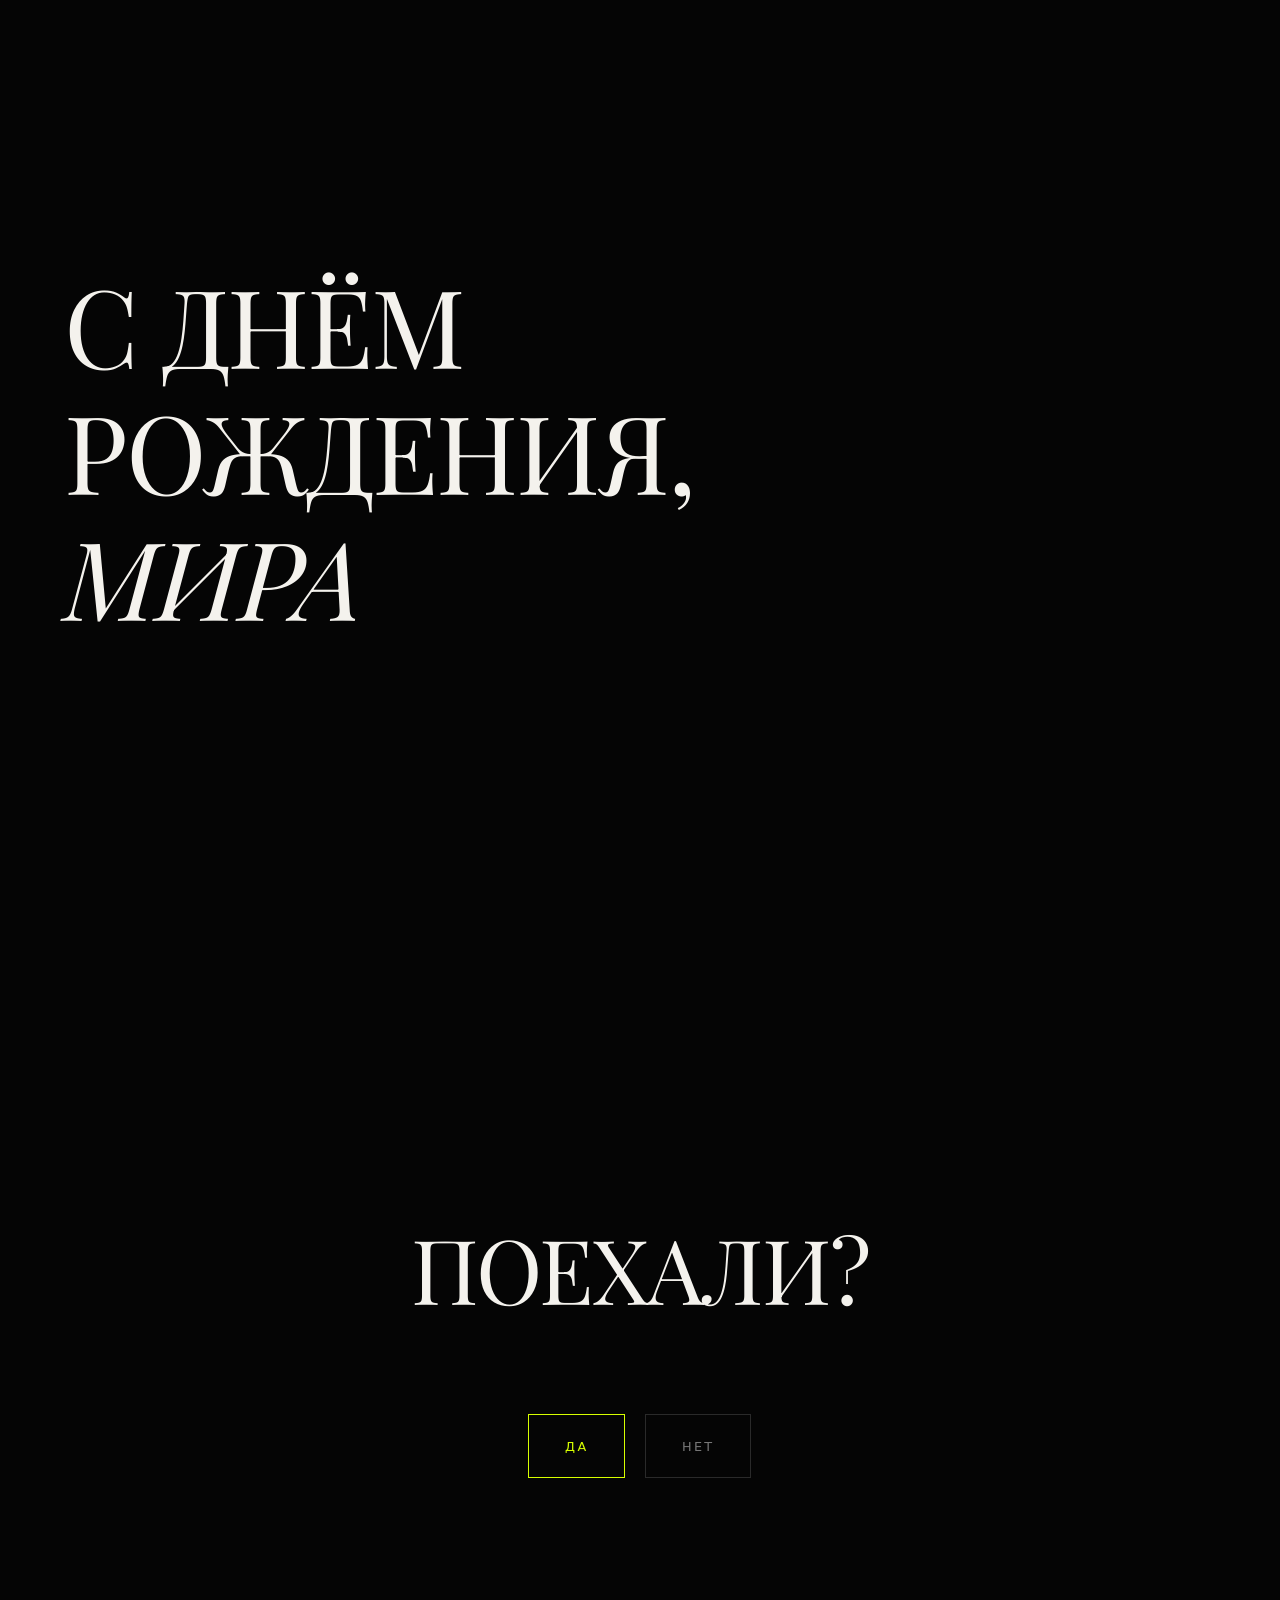
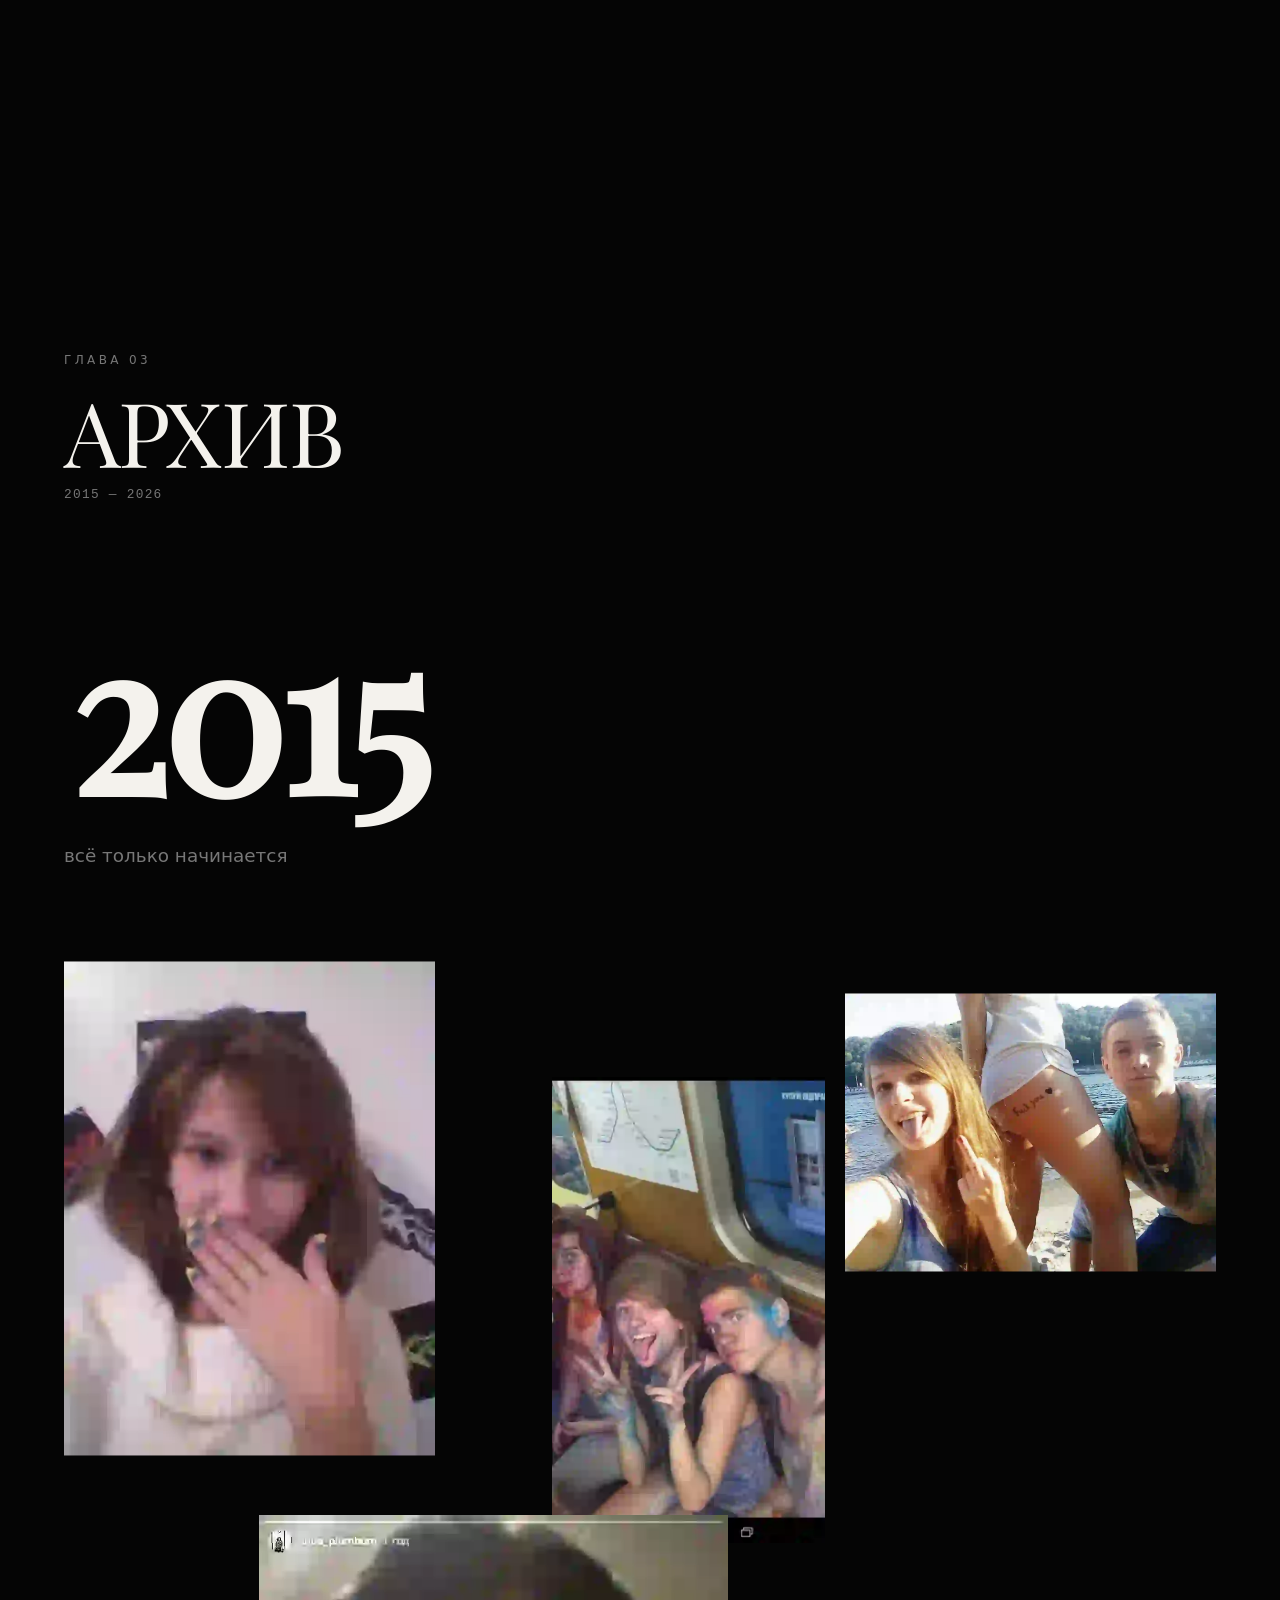
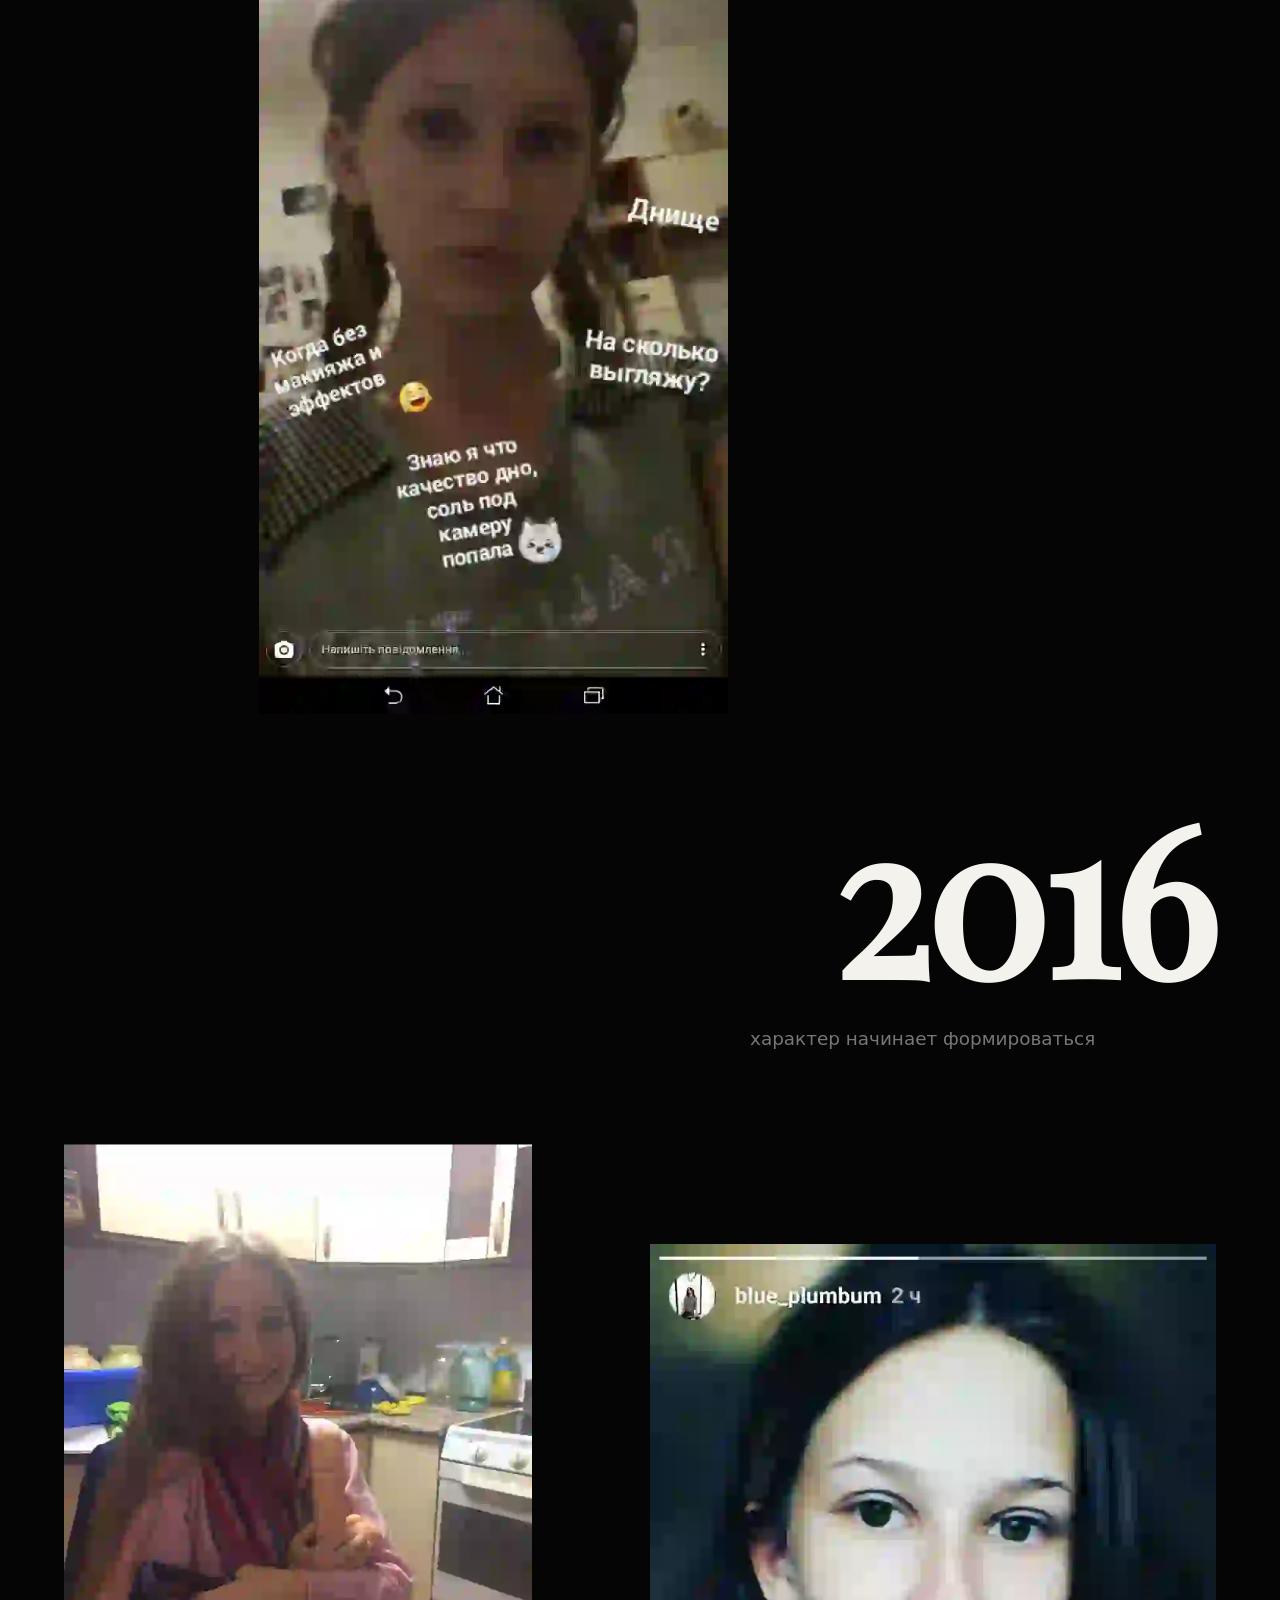
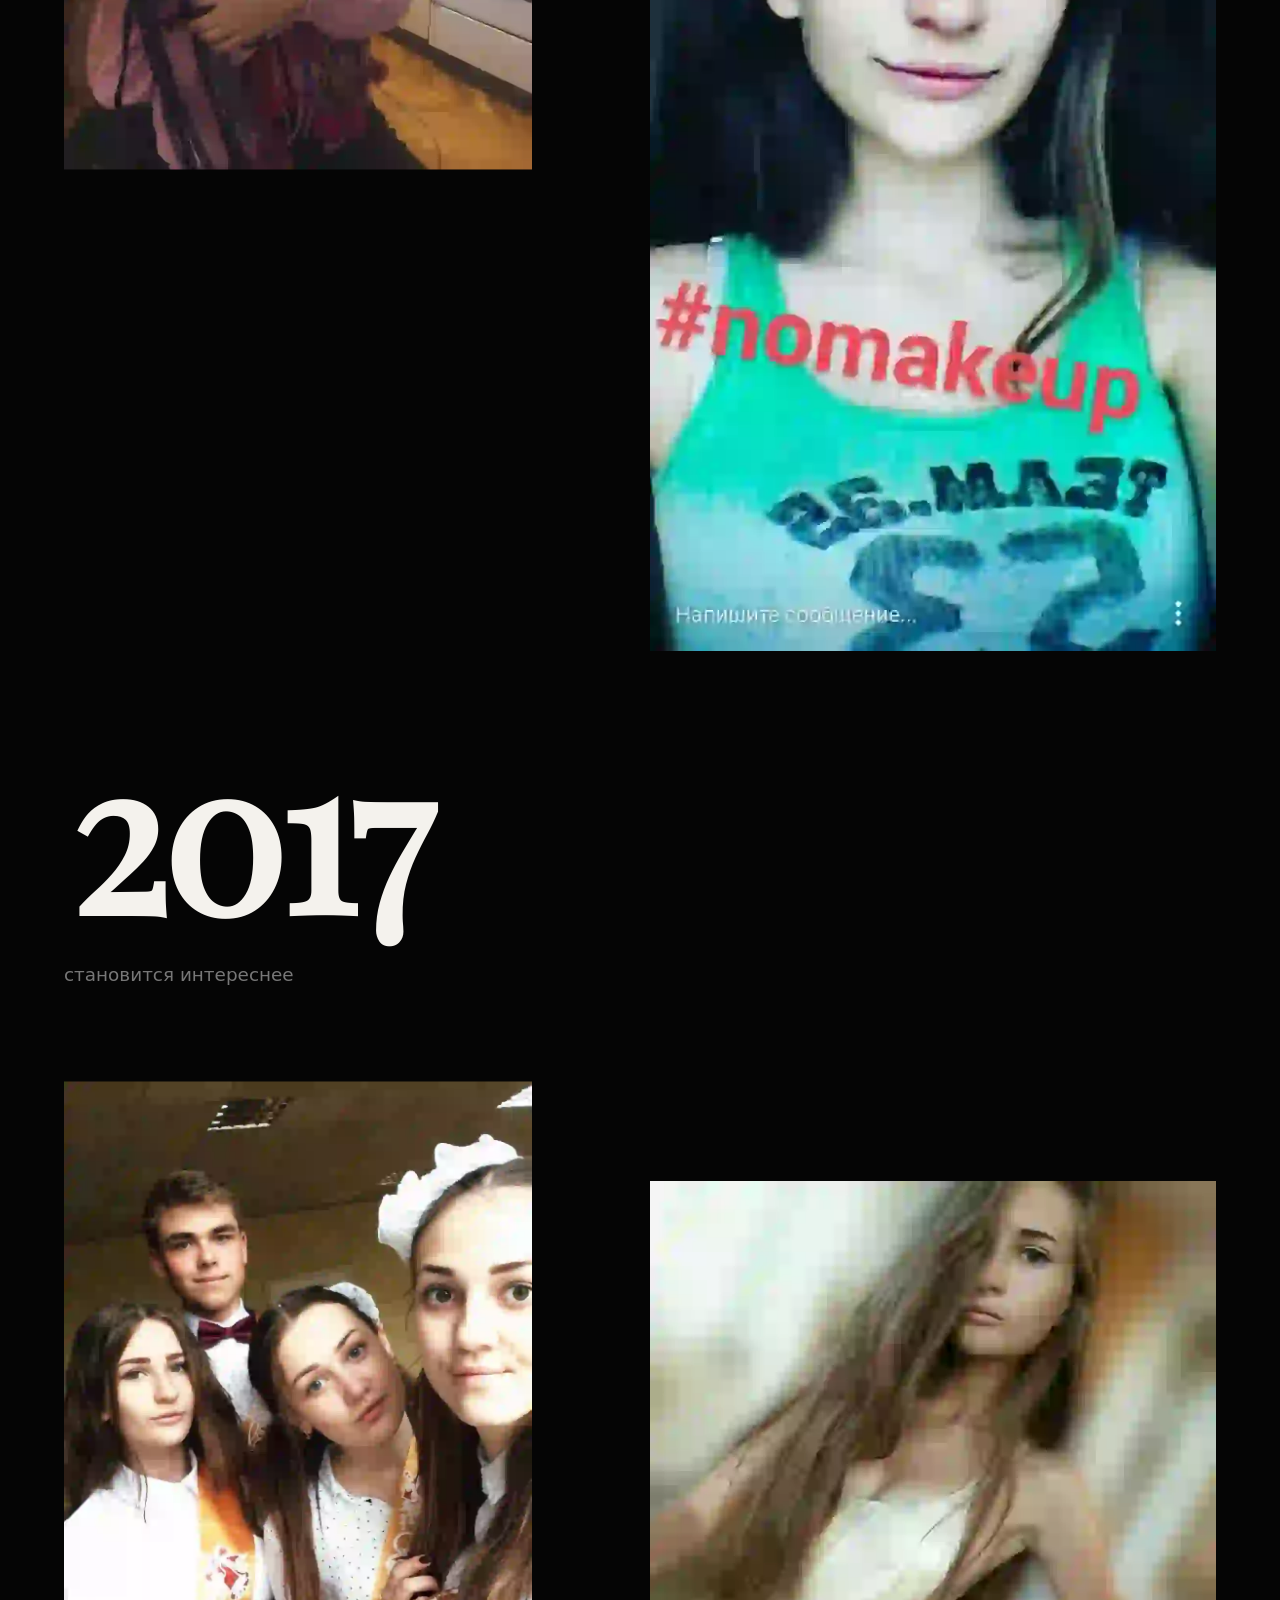
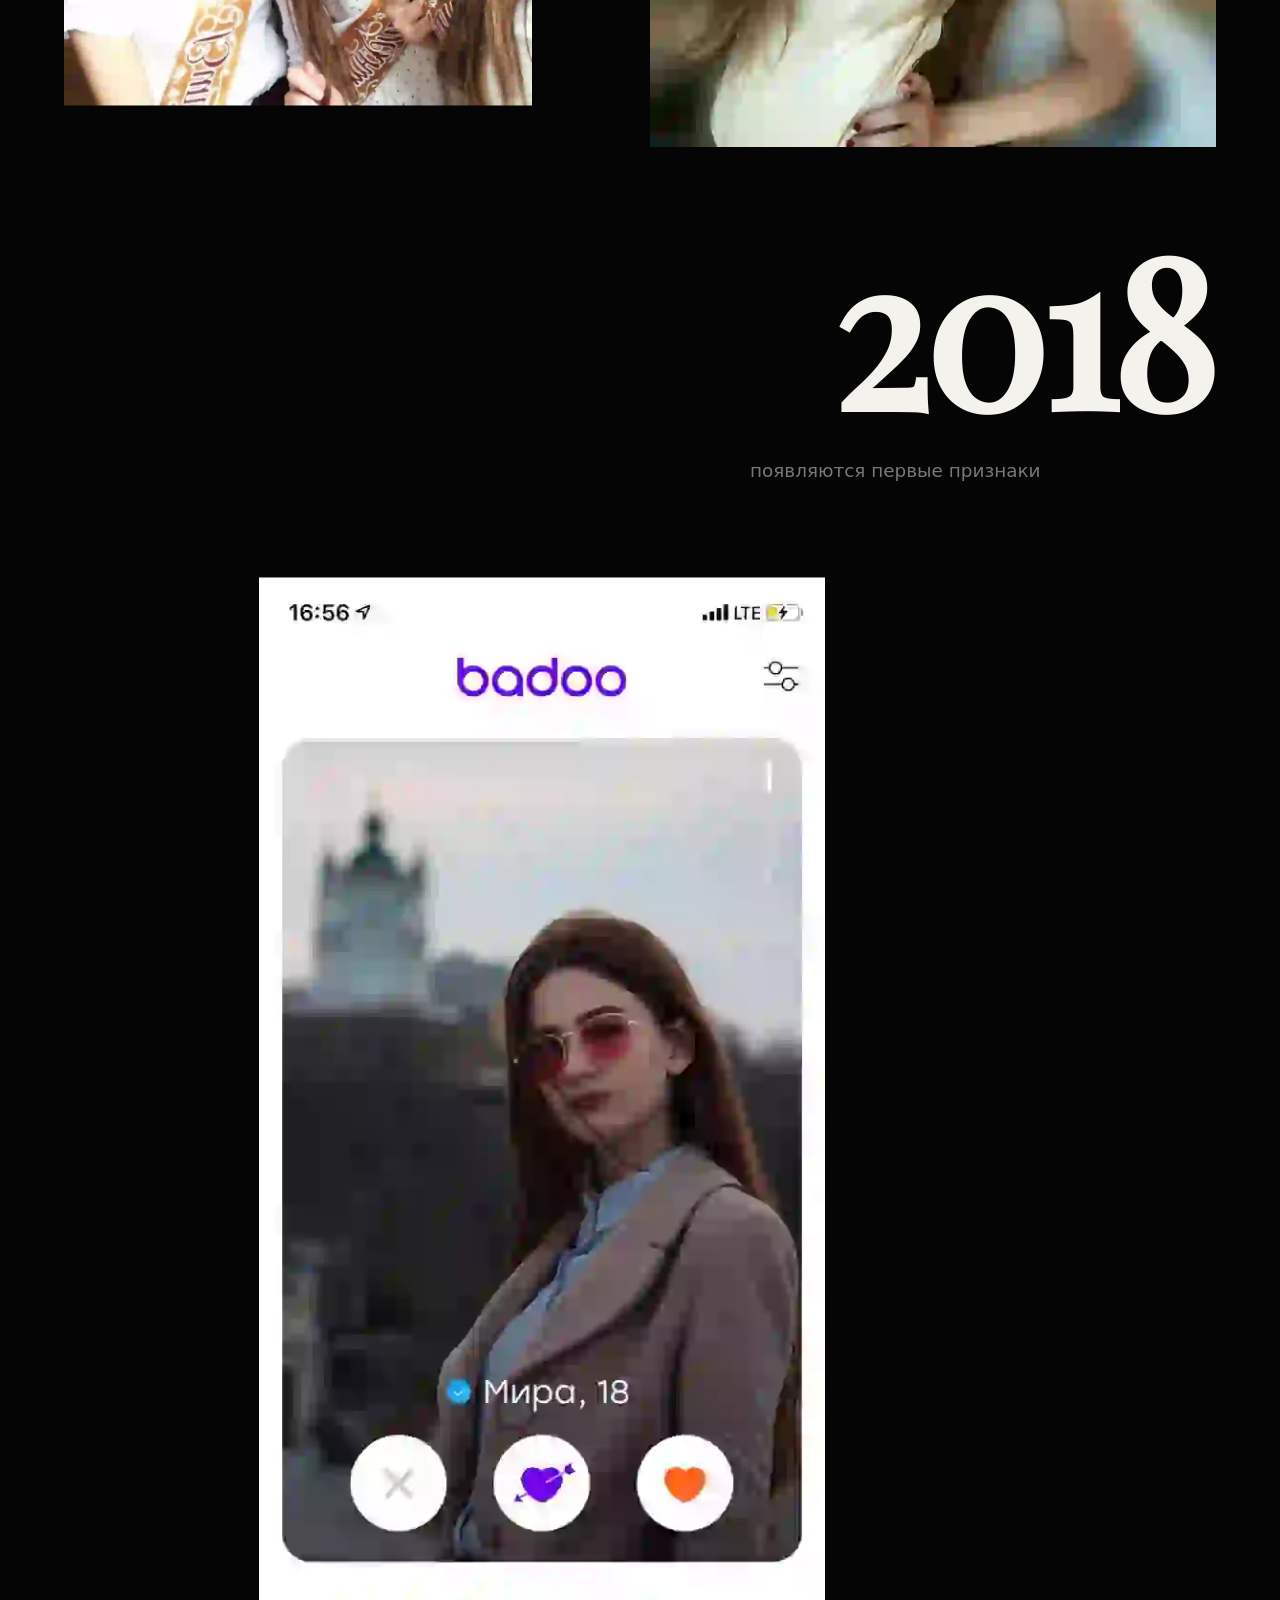
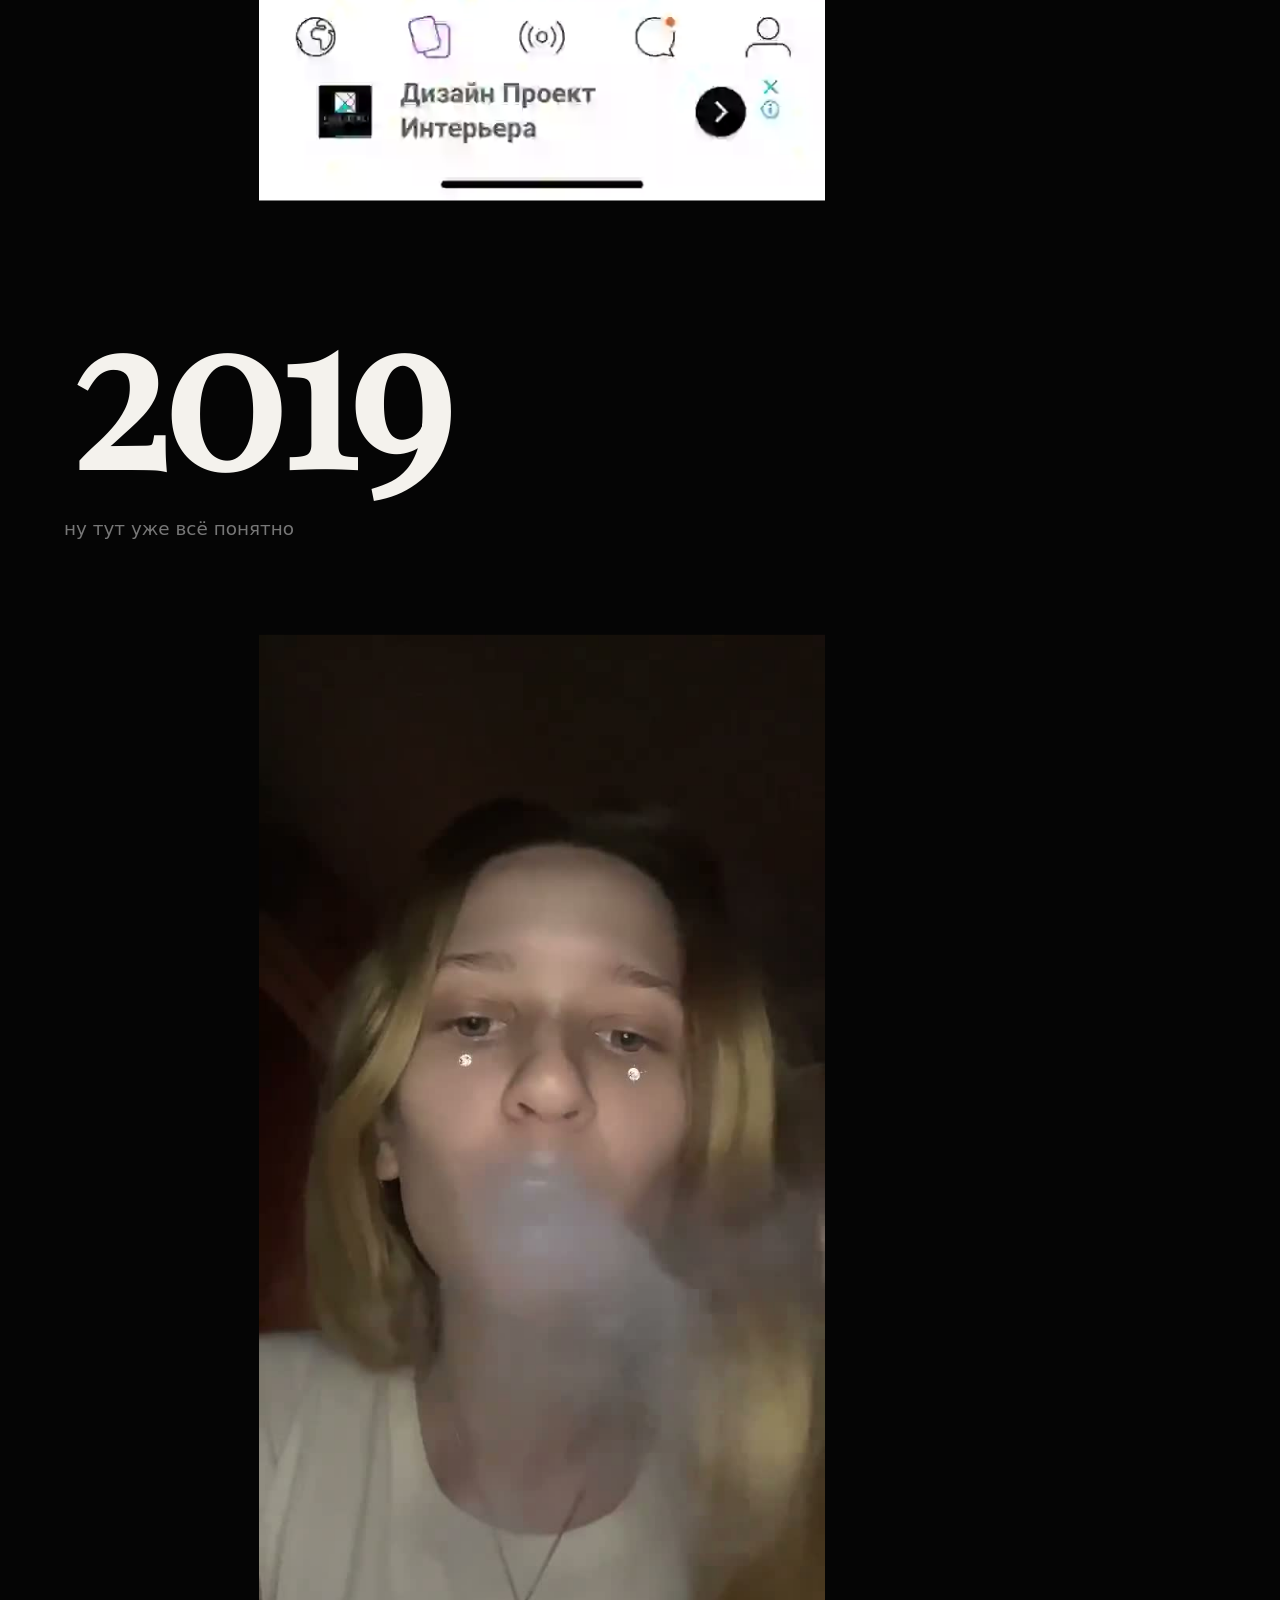
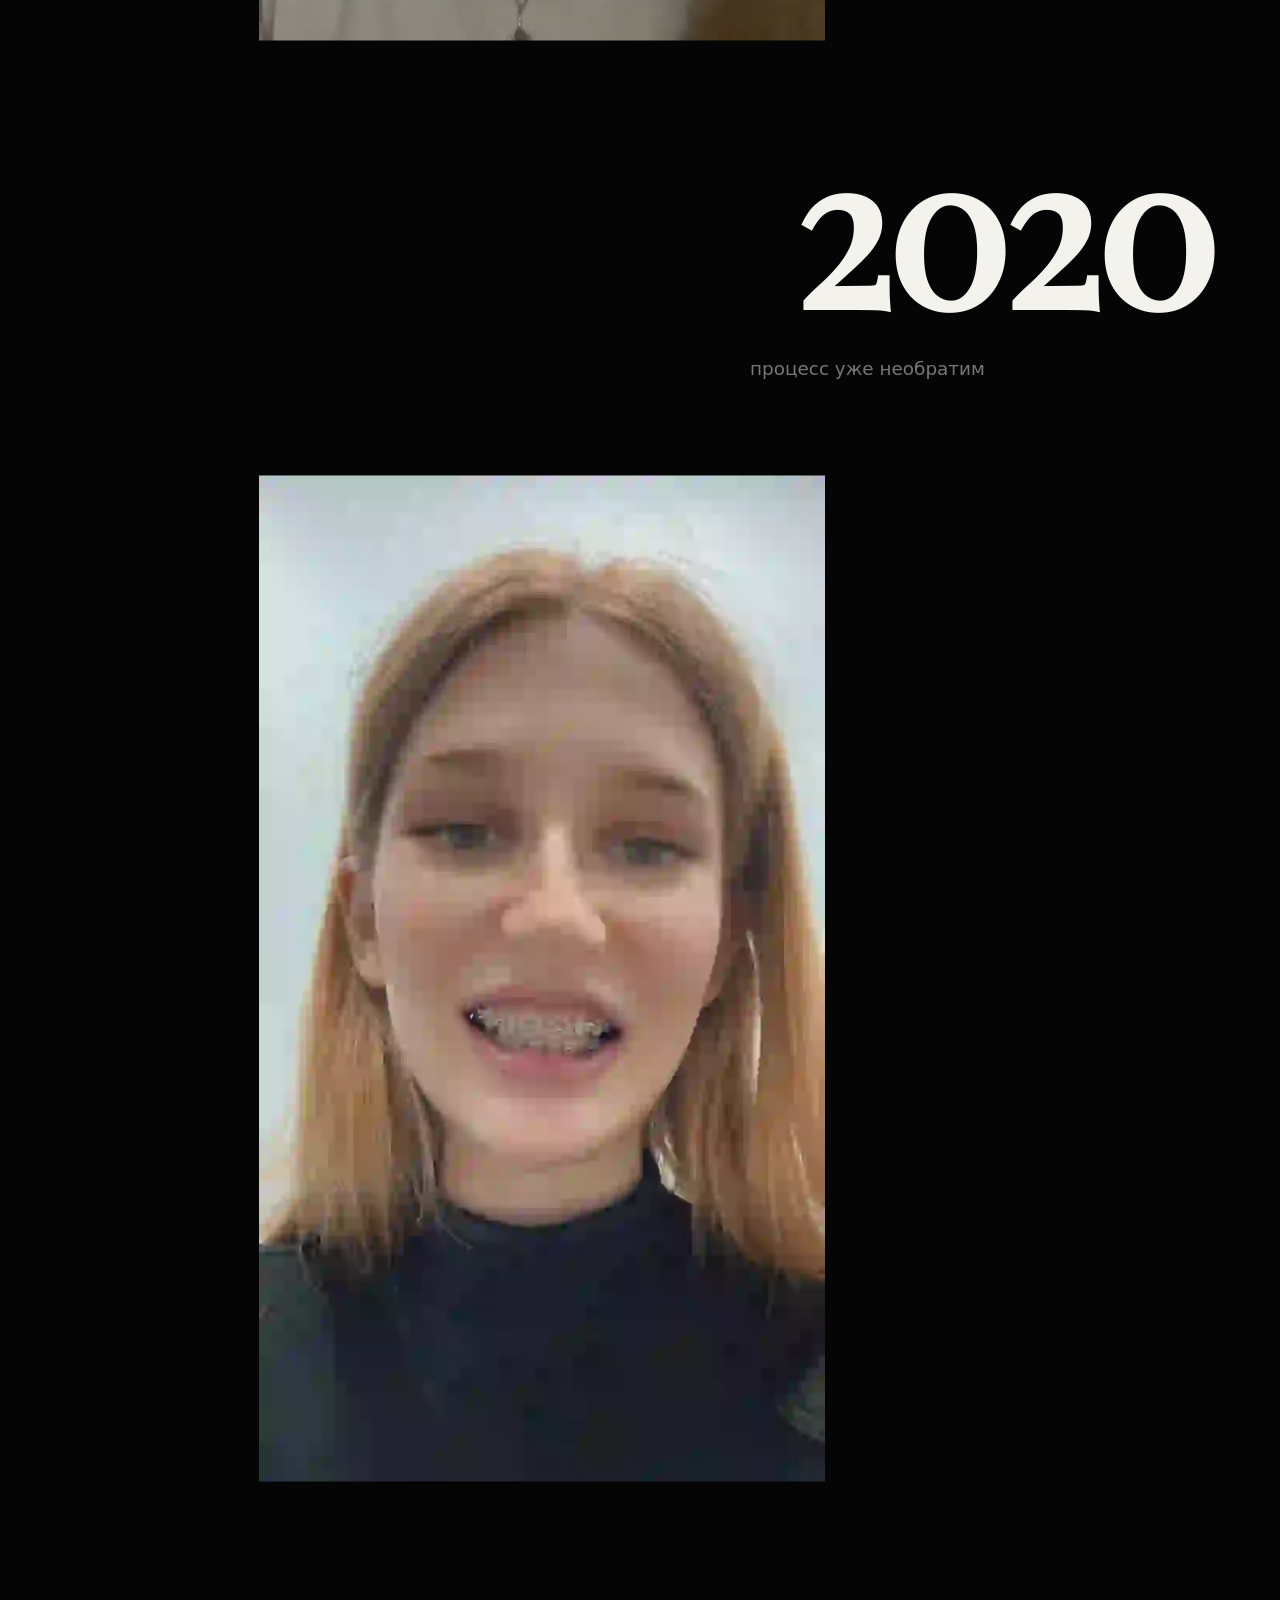
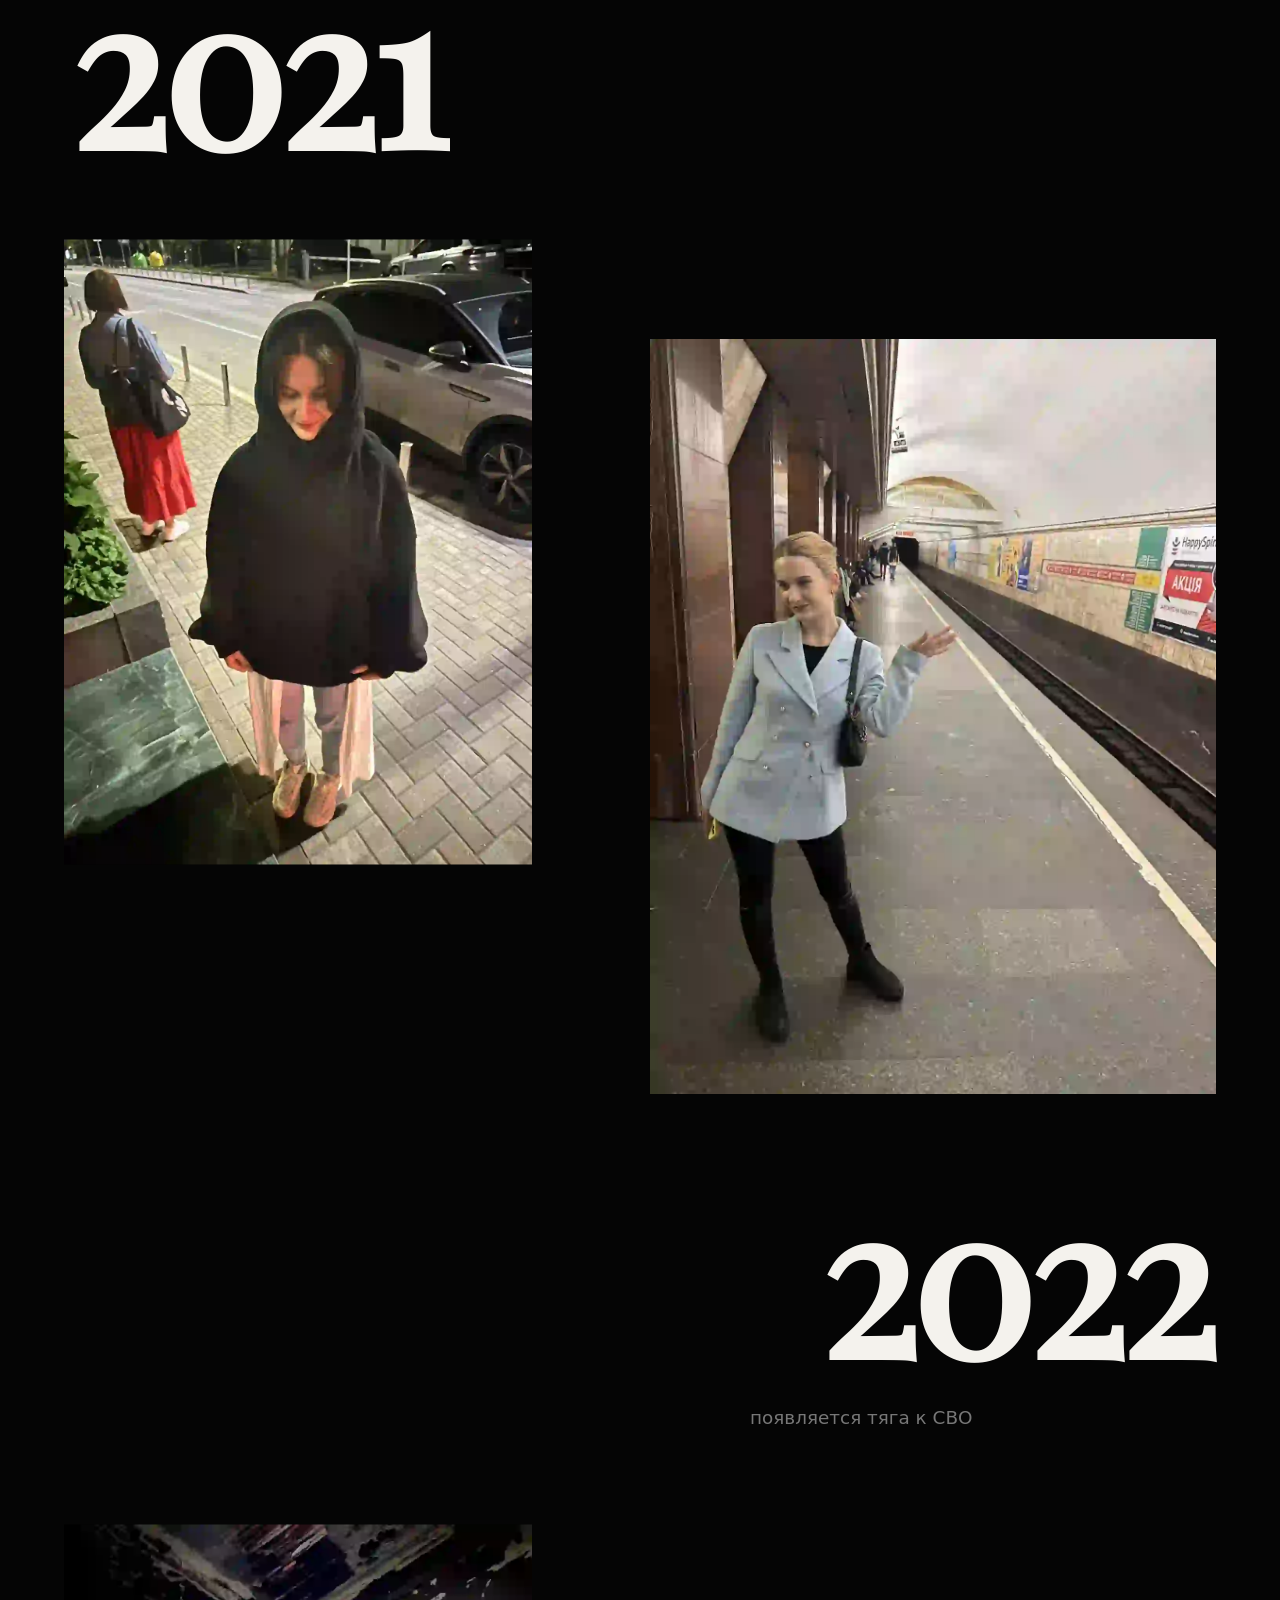
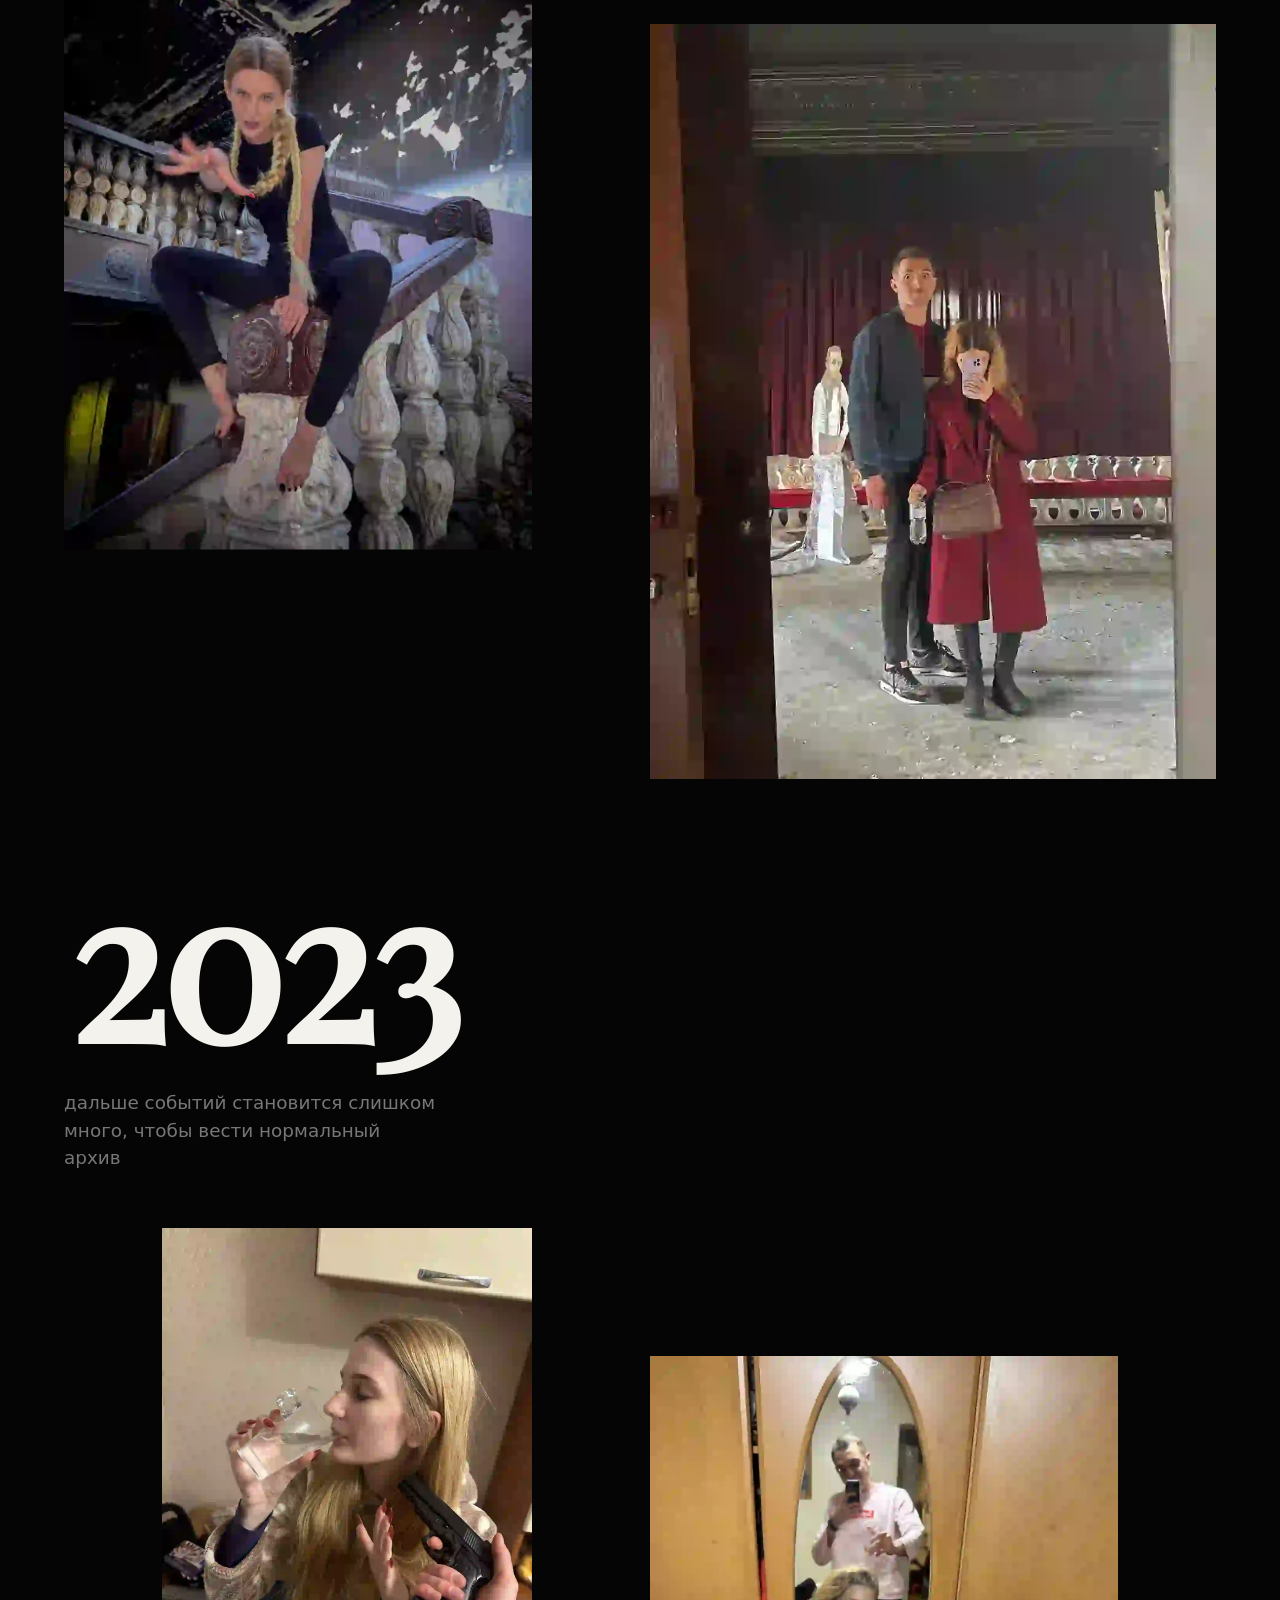
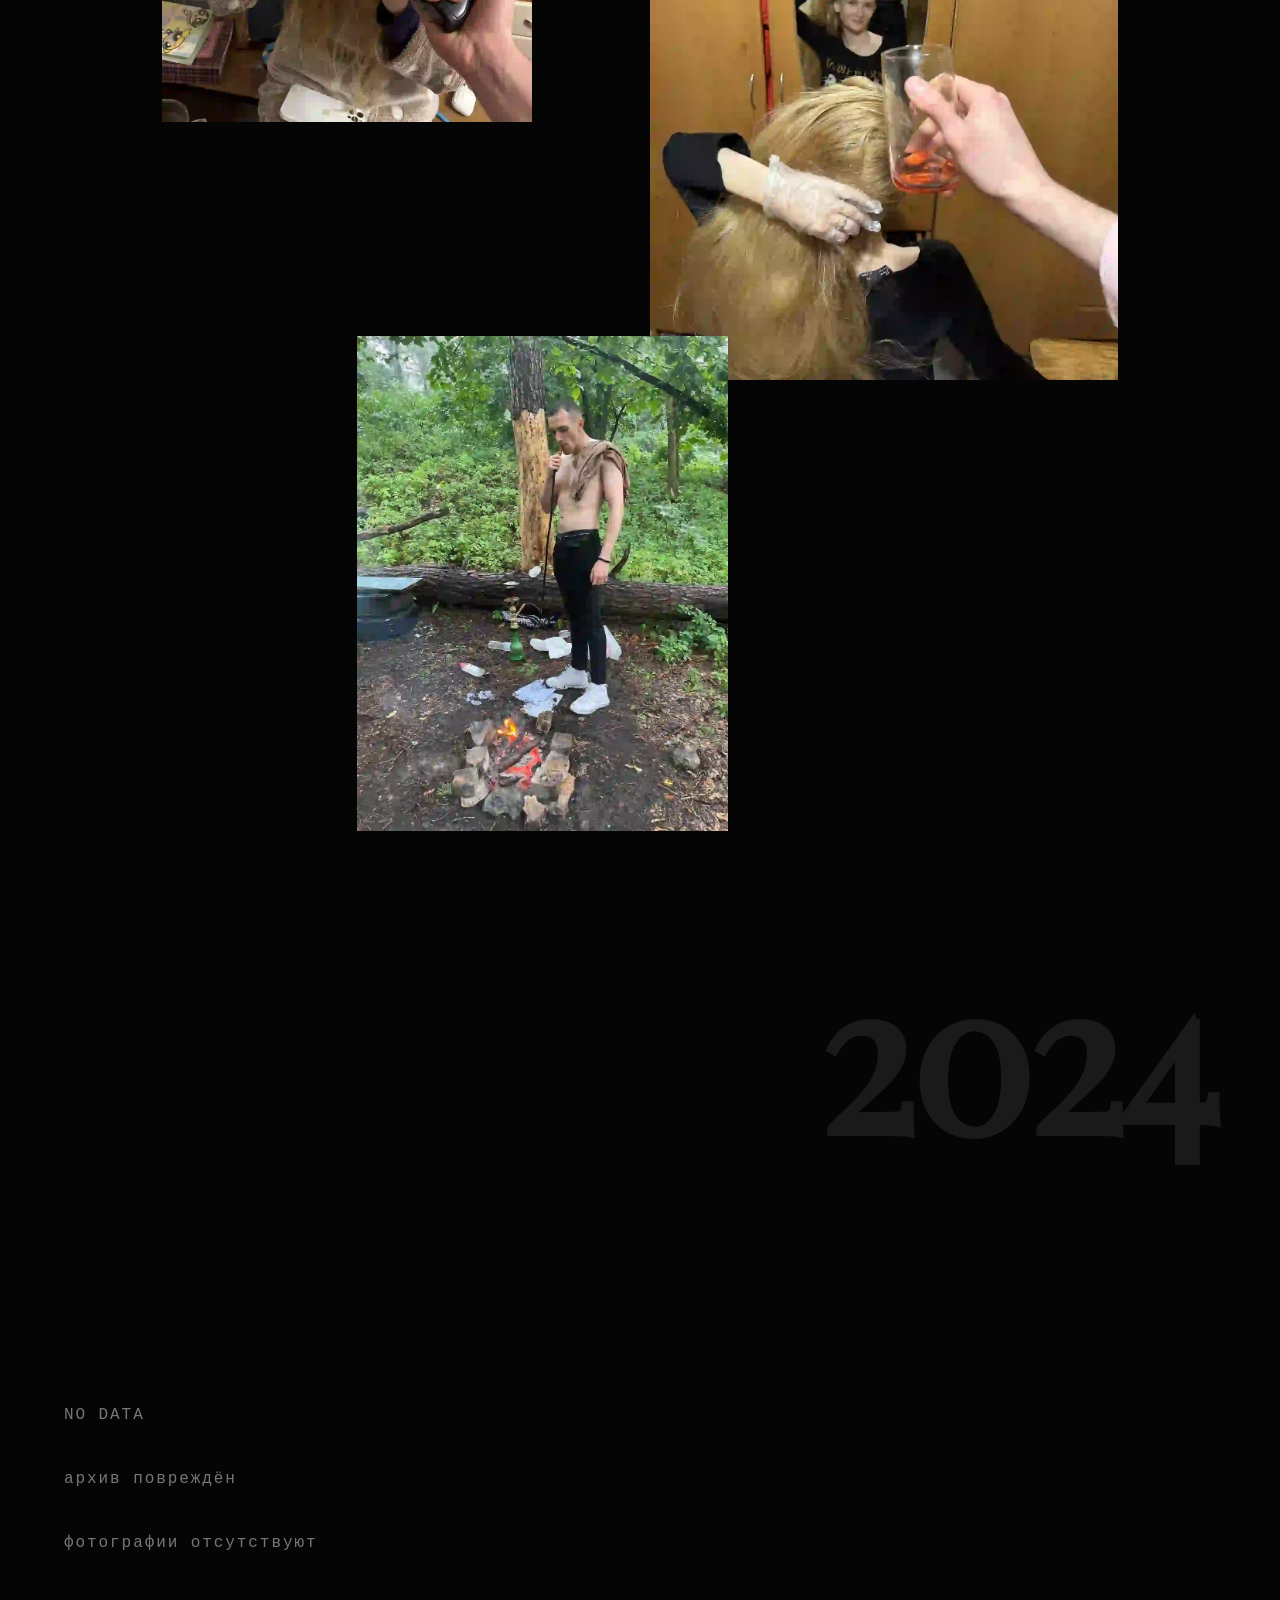
==== commit 06ac621d: "Phase 2: playable games, comic gift sequence, media library Three real canvas games replacing the pl" ====
--- a/index.html
+++ b/index.html
@@ -141,8 +141,9 @@
 
 <!-- ============================================================
      CHAPTER 06 - MINI GAMES
-     Phase 1: framed placeholders that announce themselves and
-     can be dismissed. Real games land in Phase 2.
+     Three canvas games. Each mounts into its own [data-game-stage]
+     and starts only when its button is pressed, so nothing runs
+     or captures input just because you scrolled past it.
      ============================================================ -->
 <section class="chapter chapter--games" id="games" aria-label="Мини-игры">
   <div class="games__lead">
@@ -158,7 +159,6 @@
         <span class="hud__label">COALS</span>
         <span class="hud__value" data-hud="coal">00 / 10</span>
       </div>
-      <p class="game__placeholder">игра появится в следующей версии</p>
     </div>
   </article>
 
@@ -170,7 +170,6 @@
         <span class="hud__label">SPEED</span>
         <span class="hud__value" data-hud="surron">000 KM/H</span>
       </div>
-      <p class="game__placeholder">игра появится в следующей версии</p>
     </div>
   </article>
 
@@ -182,7 +181,6 @@
         <span class="hud__label">RECOVERED</span>
         <span class="hud__value" data-hud="diving">0 / 3</span>
       </div>
-      <p class="game__placeholder">игра появится в следующей версии</p>
     </div>
   </article>
 </section>
@@ -214,9 +212,35 @@
 <section class="chapter chapter--gift" id="gift" aria-label="Подарок">
   <div class="gift" data-gift>
     <p class="gift__tag">LEGENDARY ITEM</p>
-    <div class="gift__art" data-gift-art aria-hidden="true"></div>
+
+    <!-- Comic panel. Halftone + speed lines are drawn in CSS; the
+         shell plate is inline SVG. No third-party artwork. -->
+    <div class="gift__panel" data-gift-panel aria-hidden="true">
+      <div class="gift__rays"></div>
+      <div class="gift__halftone"></div>
+
+      <svg class="gift__shell" viewBox="0 0 200 200" role="presentation">
+        <g class="gift__shell-g">
+          <circle cx="100" cy="100" r="72" class="shell-plate"/>
+          <path d="M100 28 L148 58 L148 142 L100 172 L52 142 L52 58 Z" class="shell-hex"/>
+          <path d="M100 46 L132 66 L132 134 L100 154 L68 134 L68 66 Z" class="shell-hex shell-hex--in"/>
+          <path d="M52 78 L148 78 M52 122 L148 122 M100 28 L100 172" class="shell-seam"/>
+        </g>
+      </svg>
+
+      <div class="gift__slot" data-gift-slot></div>
+    </div>
+
+    <p class="gift__class" data-gift-class hidden>ARMOR CLASS: <b>TURTLE</b></p>
+
     <button class="btn btn--acid" data-gift-equip>EQUIP</button>
-    <p class="gift__stat" data-gift-stat hidden>+100 ARMOR</p>
+
+    <ul class="gift__stats" data-gift-stats hidden>
+      <li>+100 ARMOR</li>
+      <li>+50 STYLE</li>
+      <li>+∞ CHAOS</li>
+    </ul>
+
     <p class="gift__word" data-gift-word hidden>ПОДАРОК</p>
   </div>
 </section>
--- a/css/main.css
+++ b/css/main.css
@@ -620,23 +620,101 @@
   margin: 0;
 }
 
-.gift__art {
-  width: min(24rem, 70vw);
+/* ---------- 08 comic panel ----------------------------------
+   The one chapter allowed brighter colour. Everything here is
+   drawn - halftone and speed lines in CSS, the shell in inline
+   SVG - so there is no third-party artwork and nothing to load. */
+
+.gift__panel {
+  position: relative;
+  width: min(24rem, 72vw);
   aspect-ratio: 1;
-  /* Comic-panel energy without a bitmap: hard radial bands. */
-  background:
-    repeating-conic-gradient(from 0deg at 50% 50%,
-      #1b7a3a 0deg 12deg, #0f5527 12deg 24deg);
   border: 2px solid var(--off-white);
-}
-
-.gift__stat {
-  font-family: var(--mono);
-  font-size: clamp(1.2rem, 4vw, 2rem);
+  background: #0d3d22;
+  overflow: hidden;
+  display: grid;
+  place-items: center;
+}
+
+/* radiating speed lines */
+.gift__rays {
+  position: absolute;
+  inset: -25%;
+  background: repeating-conic-gradient(from 0deg at 50% 50%,
+    rgba(255, 255, 255, .13) 0deg 2.2deg,
+    transparent 2.2deg 9deg);
+  animation: gift-spin 40s linear infinite;
+}
+
+/* halftone dots, the comic-print texture */
+.gift__halftone {
+  position: absolute;
+  inset: 0;
+  background-image: radial-gradient(rgba(5, 5, 5, .45) 1.2px, transparent 1.3px);
+  background-size: 7px 7px;
+  mix-blend-mode: multiply;
+}
+
+.gift__shell { position: relative; width: 72%; height: 72%; overflow: visible; }
+
+.gift__shell-g {
+  transform-origin: 50% 50%;
+  transition: transform 620ms var(--ease);
+}
+
+.gift__panel.is-equipped .gift__shell-g { transform: scale(1.08) rotate(-4deg); }
+
+.shell-plate {
+  fill: #1f8a45;
+  stroke: #052a13;
+  stroke-width: 4;
+}
+
+.shell-hex {
+  fill: #29a352;
+  stroke: #052a13;
+  stroke-width: 4;
+  stroke-linejoin: round;
+}
+
+.shell-hex--in { fill: #35c063; }
+
+.shell-seam { stroke: #052a13; stroke-width: 3; fill: none; opacity: .8; }
+
+/* Acid rim once the item is armed, so the section still belongs
+   to this site rather than to a different one. */
+.gift__panel.is-armed { box-shadow: inset 0 0 0 3px var(--acid); }
+
+/* Slot for optional external artwork. Empty unless a file is
+   mapped in js/media.js - and if none is, nothing renders. */
+.gift__slot { position: absolute; inset: 8%; display: grid; place-items: center; pointer-events: none; }
+.gift__slot:empty { display: none; }
+
+.gift__class {
+  font-family: var(--mono);
+  font-size: .8rem;
+  letter-spacing: .22em;
+  color: var(--off-white);
+  margin: 0;
+}
+
+.gift__class b { color: #35c063; font-weight: 400; }
+
+.gift__stats {
+  list-style: none;
+  margin: 0;
+  padding: 0;
+  display: grid;
+  gap: .35rem;
+  font-family: var(--mono);
+  font-size: clamp(1rem, 3.4vw, 1.7rem);
   letter-spacing: .2em;
   color: var(--acid);
-  margin: 0;
-}
+}
+
+.gift__stats li { animation: gift-pop 460ms var(--ease) both; }
+.gift__stats li:nth-child(2) { animation-delay: 140ms; }
+.gift__stats li:nth-child(3) { animation-delay: 280ms; }
 
 .gift__word { font-family: var(--serif); font-size: clamp(2rem, 8vw, 5rem); margin: 0; }
 
@@ -683,6 +761,51 @@
 .final__message { font-size: 1.05rem; line-height: 1.8; color: var(--off-white); margin: 0; white-space: pre-line; }
 .final__greet { margin: 0; }
 .final__after { color: var(--grey); margin: 0; }
+
+/* ---------- external media moments --------------------------
+   Small easter eggs. Deliberately understated: they punctuate
+   the page, they do not decorate it. If the file behind one is
+   missing the element removes itself, so these rules only ever
+   apply to something that actually loaded. */
+
+.moment { margin: 0; line-height: 0; }
+.moment video, .moment img { width: 100%; height: auto; display: block; }
+
+/* A thin strip of dead signal inside the empty years.
+   Deliberately small and dim: 2024 and 2025 carry their weight by
+   being empty, and a big bright rectangle of noise sitting next to
+   "мы не общались." steals the moment from the line that matters.
+   Cropped to a band rather than shown whole for the same reason. */
+.moment--band {
+  width: 100%;
+  max-width: 26rem;
+  height: 68px;
+  border-top: 1px solid #1a1a1a;
+  border-bottom: 1px solid #1a1a1a;
+  filter: grayscale(1) contrast(1.2);
+  opacity: .38;
+  overflow: hidden;
+}
+
+.moment--band video, .moment--band img { height: 100%; object-fit: cover; }
+
+/* the pulse trace under 60+ ТРАВМ */
+.moment--trace {
+  width: 100%;
+  max-width: 24rem;
+  margin-top: 1rem;
+  opacity: .85;
+}
+
+/* optional artwork inside the comic panel */
+.moment--hero { width: 100%; max-width: 100%; }
+.moment--hero img, .moment--hero video { object-fit: contain; max-height: 100%; }
+
+@media (prefers-reduced-motion: reduce) {
+  /* Autoplaying loops are exactly what this setting is asking to
+     be spared, so they are hidden rather than merely slowed. */
+  .moment video { display: none; }
+}
 
 /* ---------- persistent UI ---------------------------------- */
 
--- a/css/games.css
+++ b/css/games.css
@@ -27,6 +27,11 @@
   position: relative;
   margin-top: 2rem;
   aspect-ratio: 16 / 9;
+  /* A full-width 16:9 box on a laptop is ~650px tall, and with the
+     mission heading above it the bottom of the stage - where the
+     tongs and the bike live - fell below the fold. You cannot play
+     what you cannot see, so the stage is capped to leave room. */
+  max-height: 74vh;
   border: 1px solid #1e1e1e;
   background:
     linear-gradient(180deg, rgba(215,255,0,.03), transparent 40%),
@@ -69,16 +74,73 @@
   font-variant-numeric: tabular-nums;
 }
 
-.game__placeholder {
-  font-family: var(--mono);
-  font-size: .78rem;
-  letter-spacing: .2em;
-  text-transform: uppercase;
-  color: #3a3a3a;
-  border: 1px dashed #242424;
-  padding: 1rem 1.5rem;
+/* The canvas must not swallow the page scroll. touch-action lets
+   the browser keep vertical panning for itself; the games only
+   call preventDefault while a run is actually in progress. */
+.game__stage canvas { touch-action: pan-y; }
+
+/* Once a run starts, the cursor belongs to the game. */
+.game__stage.is-playing { cursor: none; }
+.game__stage.is-playing canvas { touch-action: none; }
+
+/* ---------- start / result overlay ---------------------------
+   One piece of furniture shared by all three games, so they read
+   as one system rather than three invented UIs. */
+
+.game__overlay {
+  position: absolute;
+  inset: 0;
+  z-index: 3;
+  display: grid;
+  place-content: center;
+  justify-items: center;
+  gap: 1.25rem;
+  padding: 1.5rem;
+  text-align: center;
+  background: rgba(5, 5, 5, .62);
+  backdrop-filter: blur(3px);
+}
+
+.game__overlay[hidden] { display: none; }
+
+.game__verdict {
+  font-family: var(--serif);
+  font-size: clamp(1.6rem, 5vw, 3.4rem);
+  line-height: 1.05;
   margin: 0;
-  text-align: center;
+  color: var(--off-white);
+}
+
+.game__verdict:empty { display: none; }
+.game__verdict--win  { color: var(--acid); }
+.game__verdict--lose { color: var(--coal); }
+
+.game__hint {
+  font-family: var(--mono);
+  font-size: .72rem;
+  letter-spacing: .16em;
+  color: var(--grey);
+  margin: 0;
+}
+
+.game__hint:empty { display: none; }
+
+.game__btn { min-height: 44px; }
+
+/* The counter turns warning-coloured on the last life. */
+.hud__value.is-danger { color: var(--coal); }
+
+/* ---------- diving: back to editorial ------------------------
+   When all three items are recovered the stage lifts out of the
+   deep blue and rejoins the rest of the page. */
+
+.game--deep .game__stage {
+  transition: background 1400ms var(--ease), border-color 1400ms var(--ease);
+}
+
+.game--deep.is-surfaced .game__stage {
+  background: linear-gradient(180deg, #0a0a0a 0%, #050505 100%);
+  border-color: var(--acid);
 }
 
 /* Result banners, used from Phase 2 onward. */
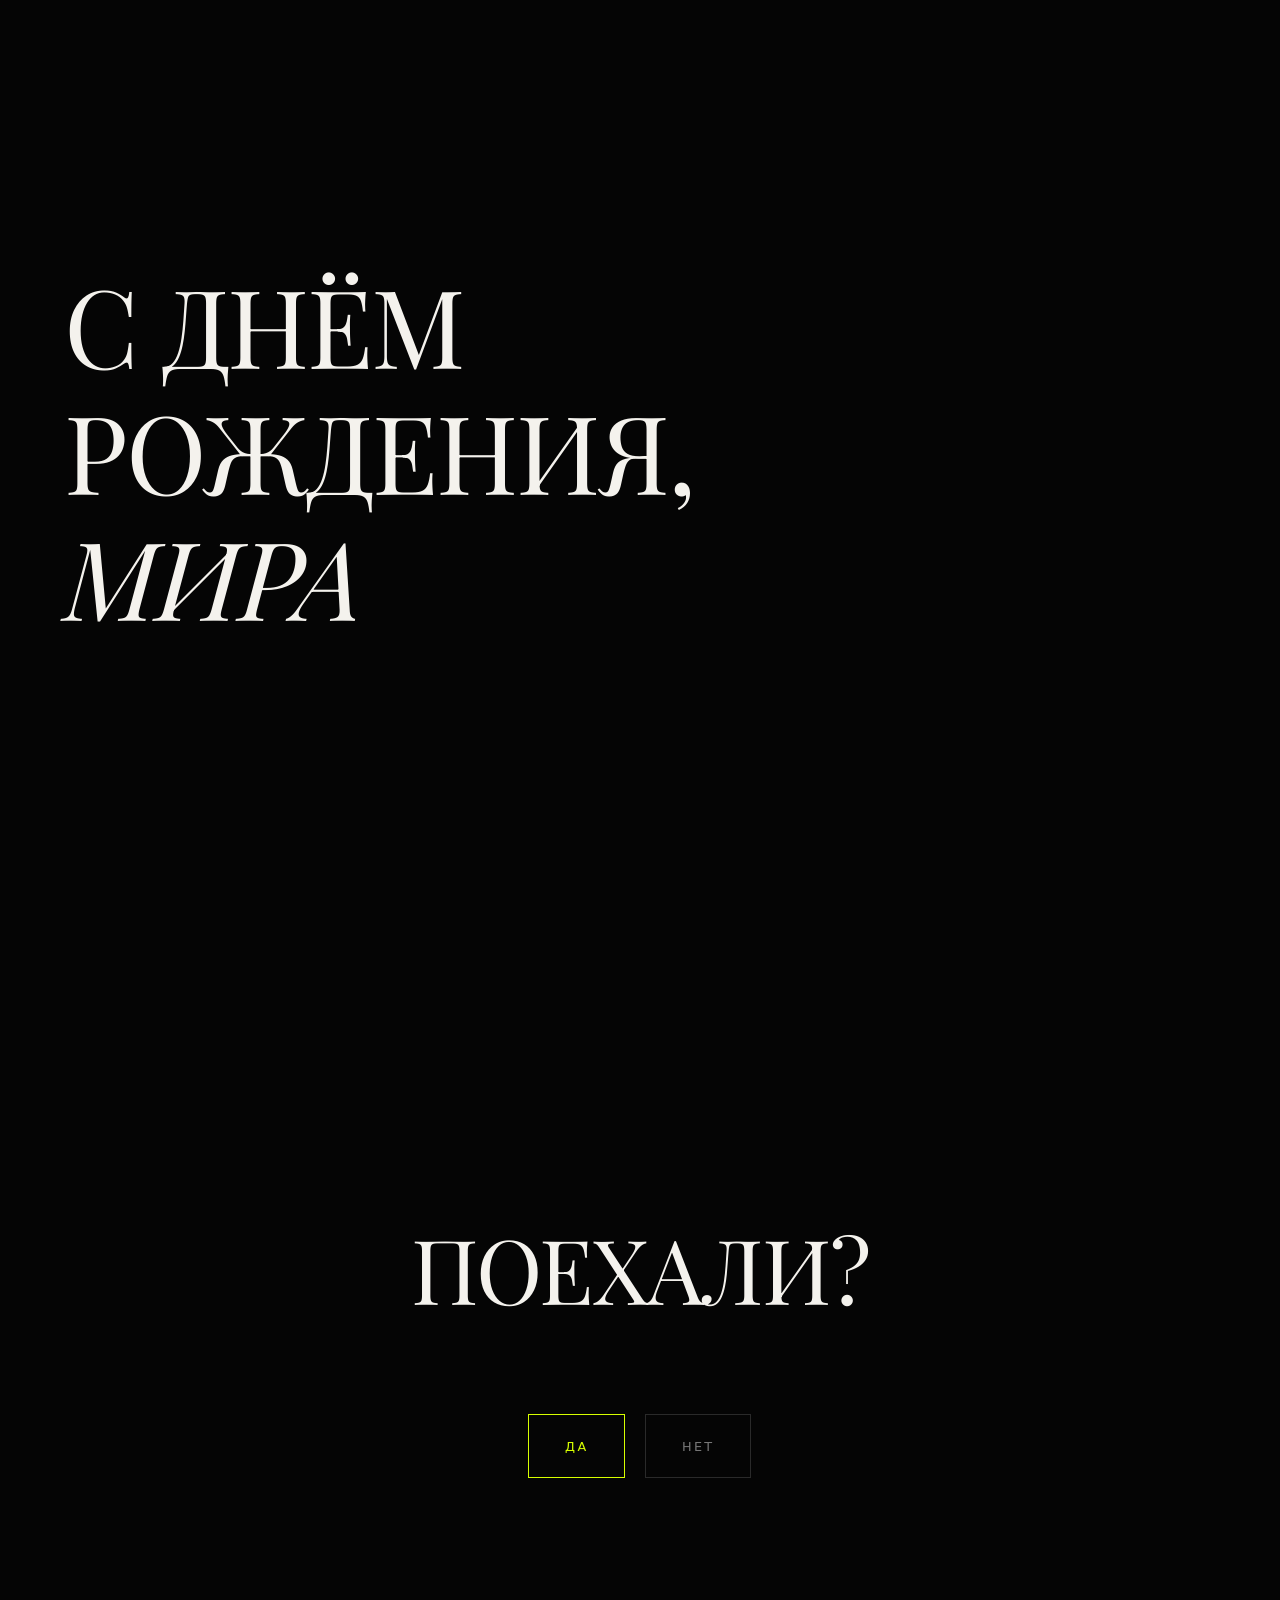
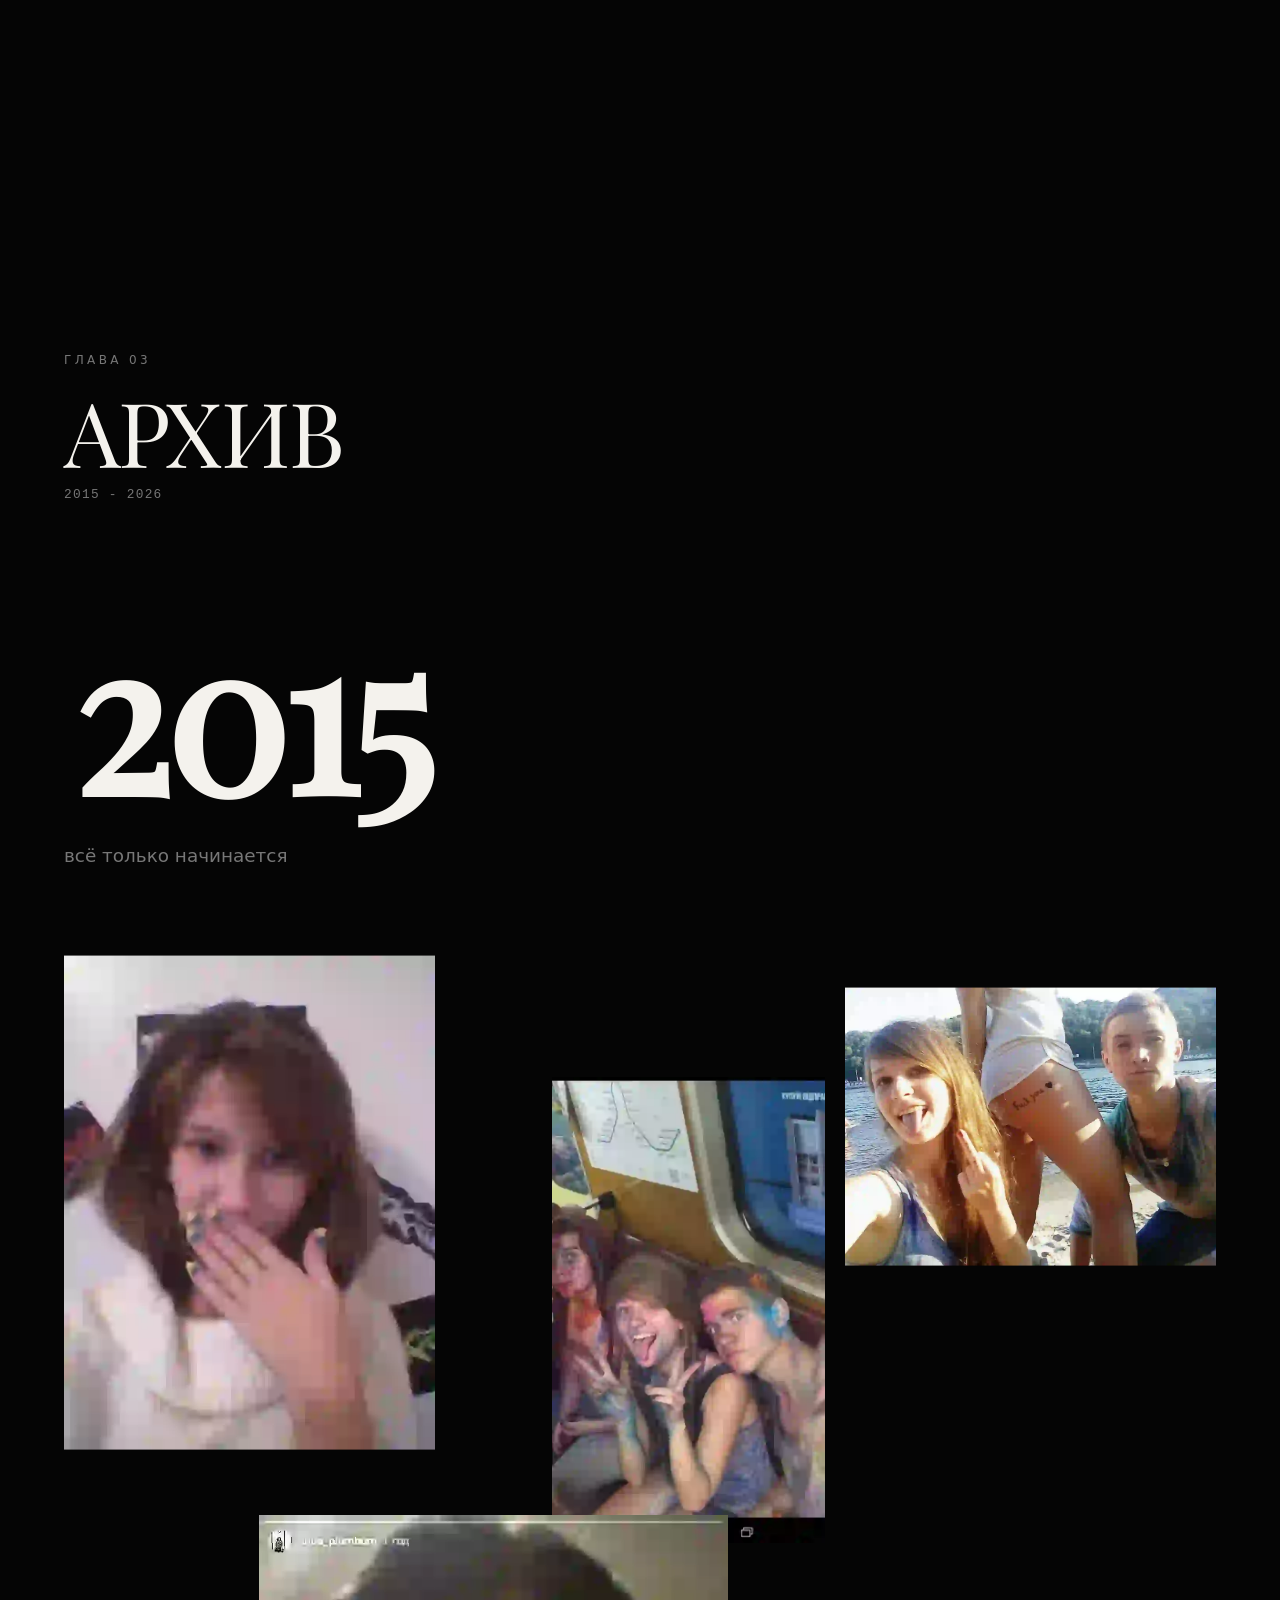
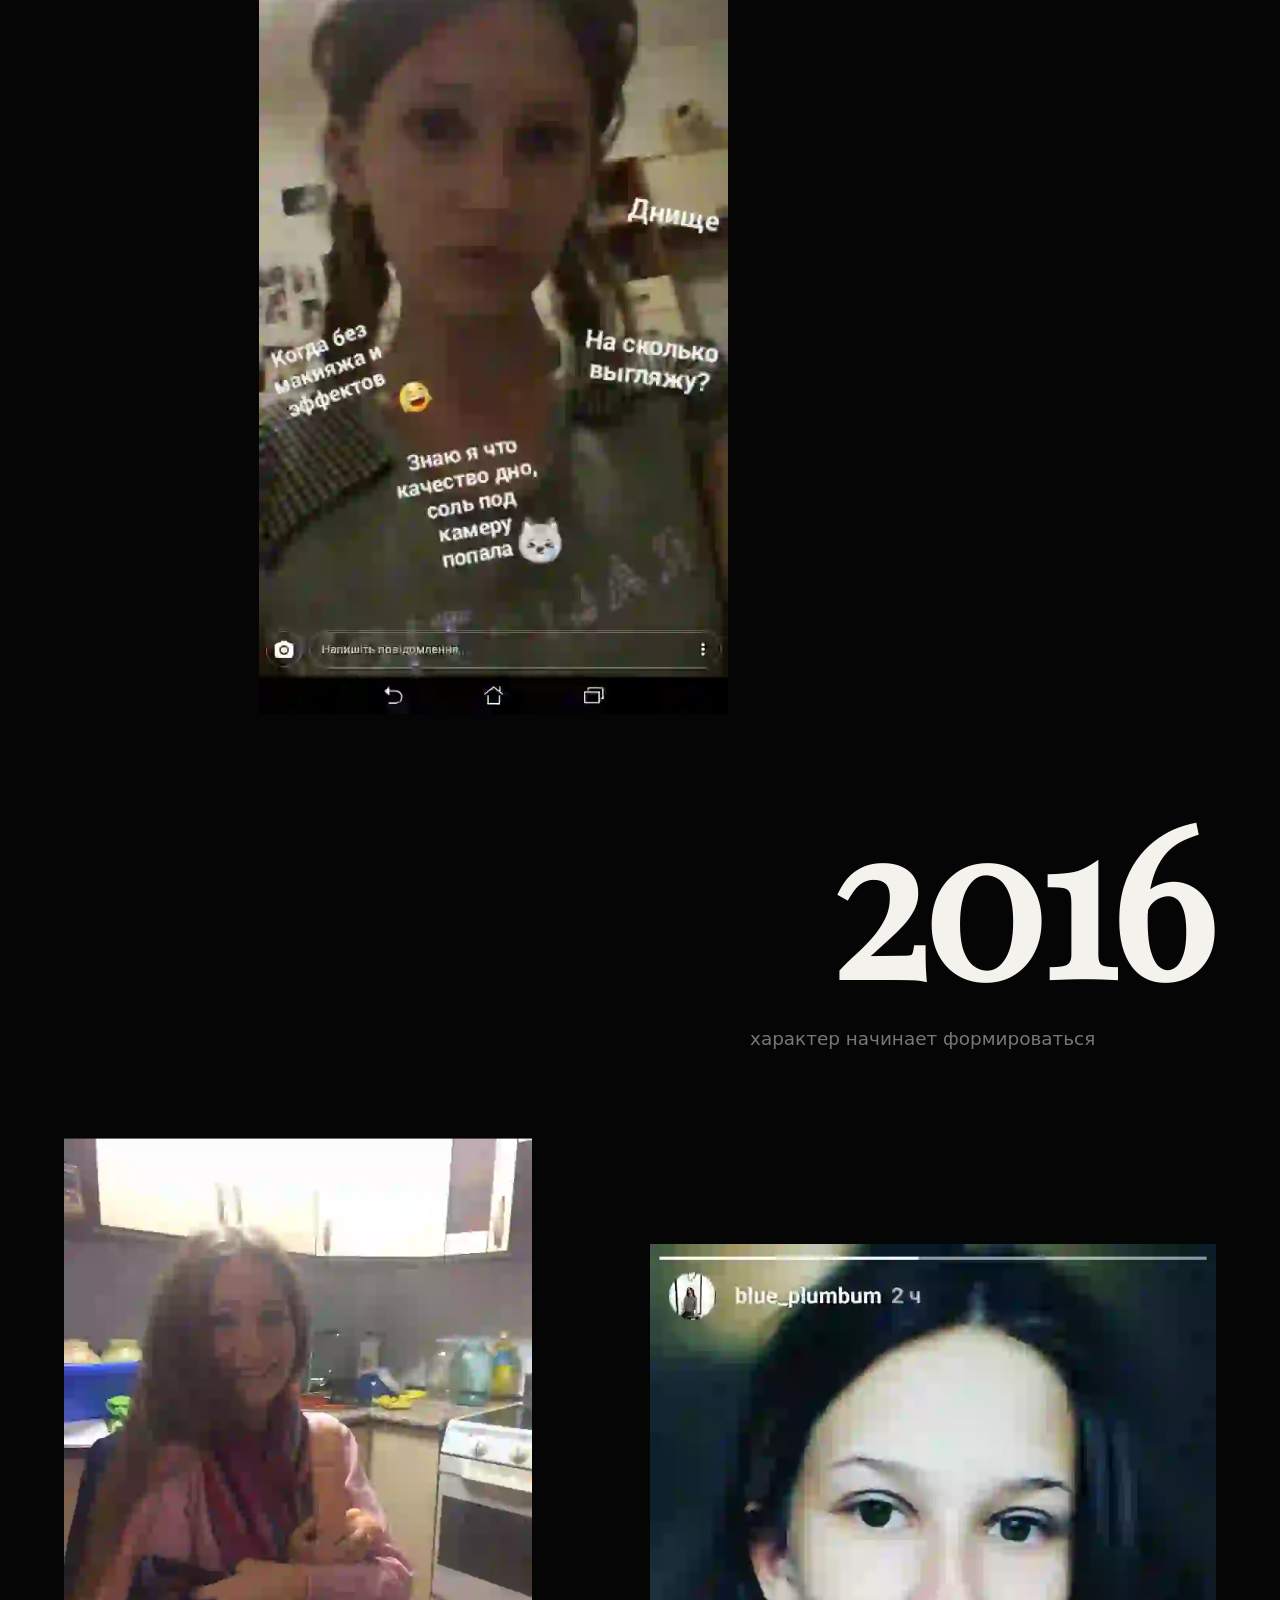
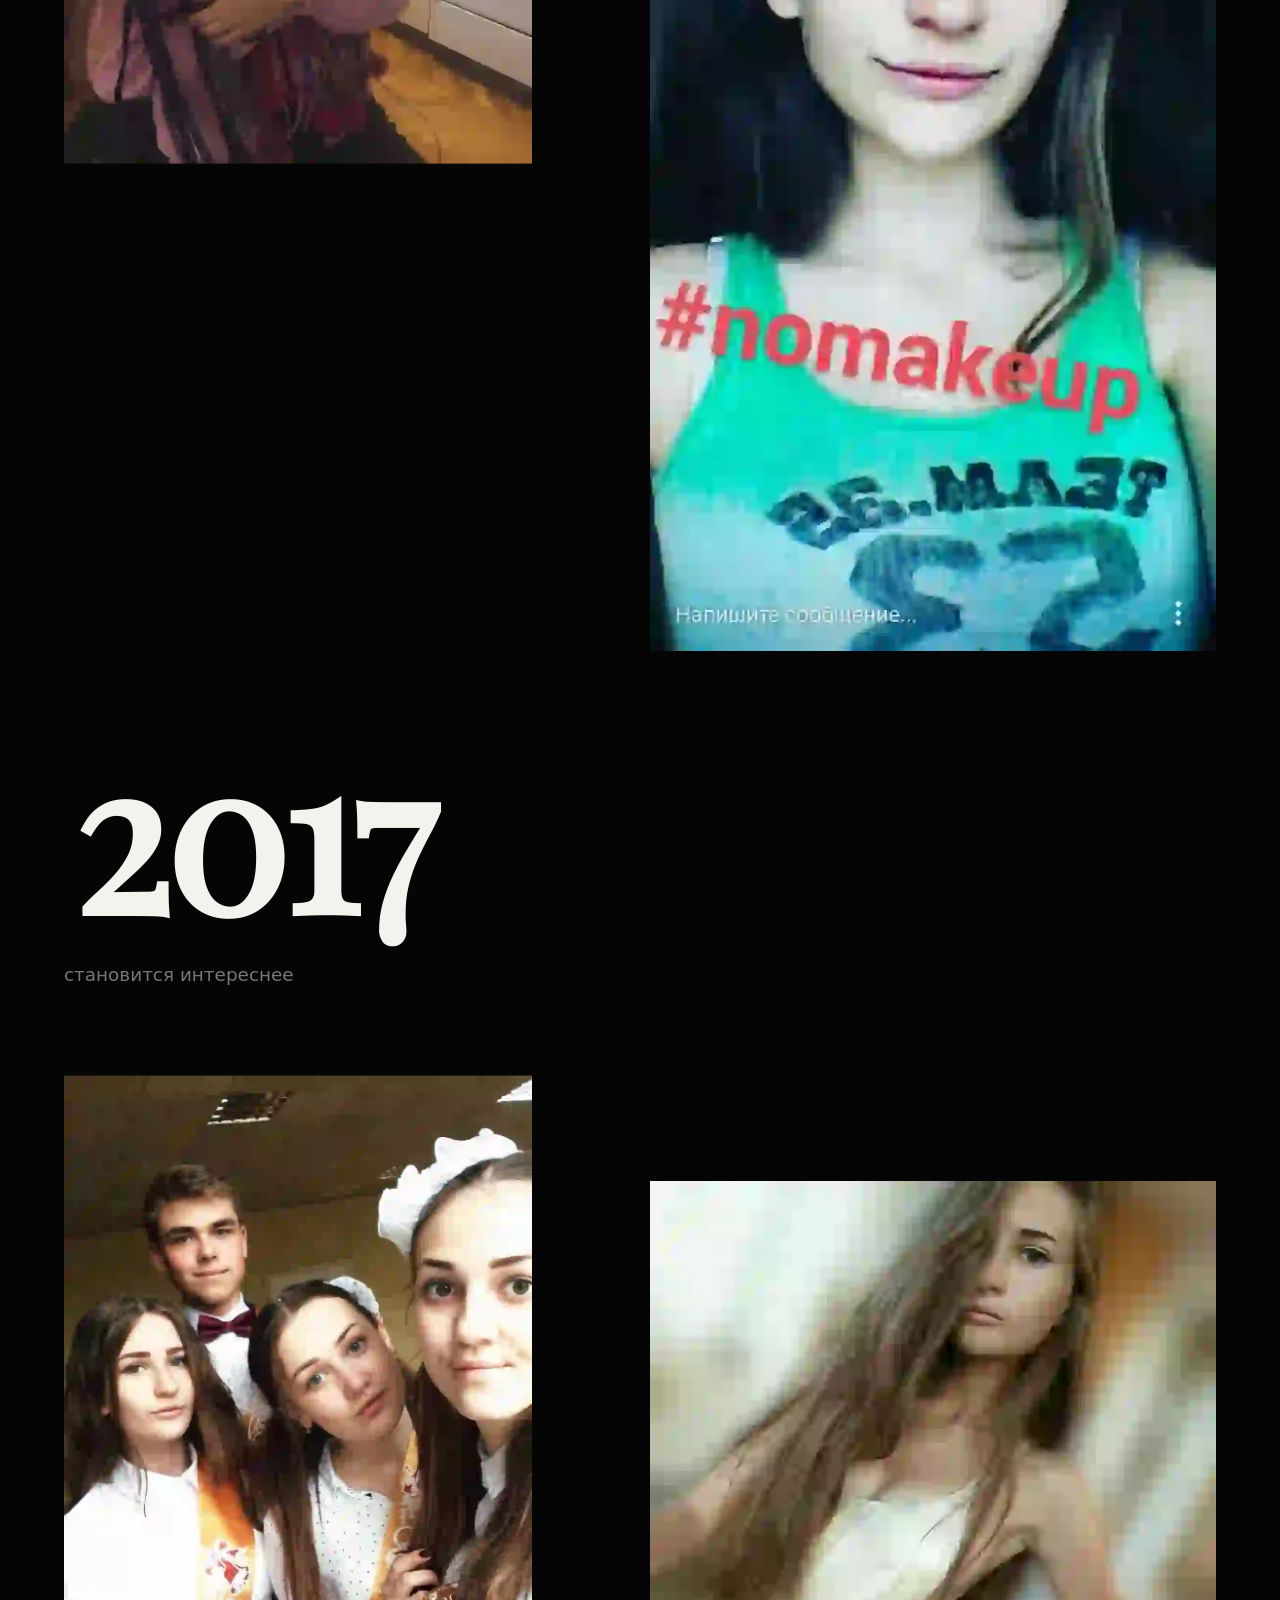
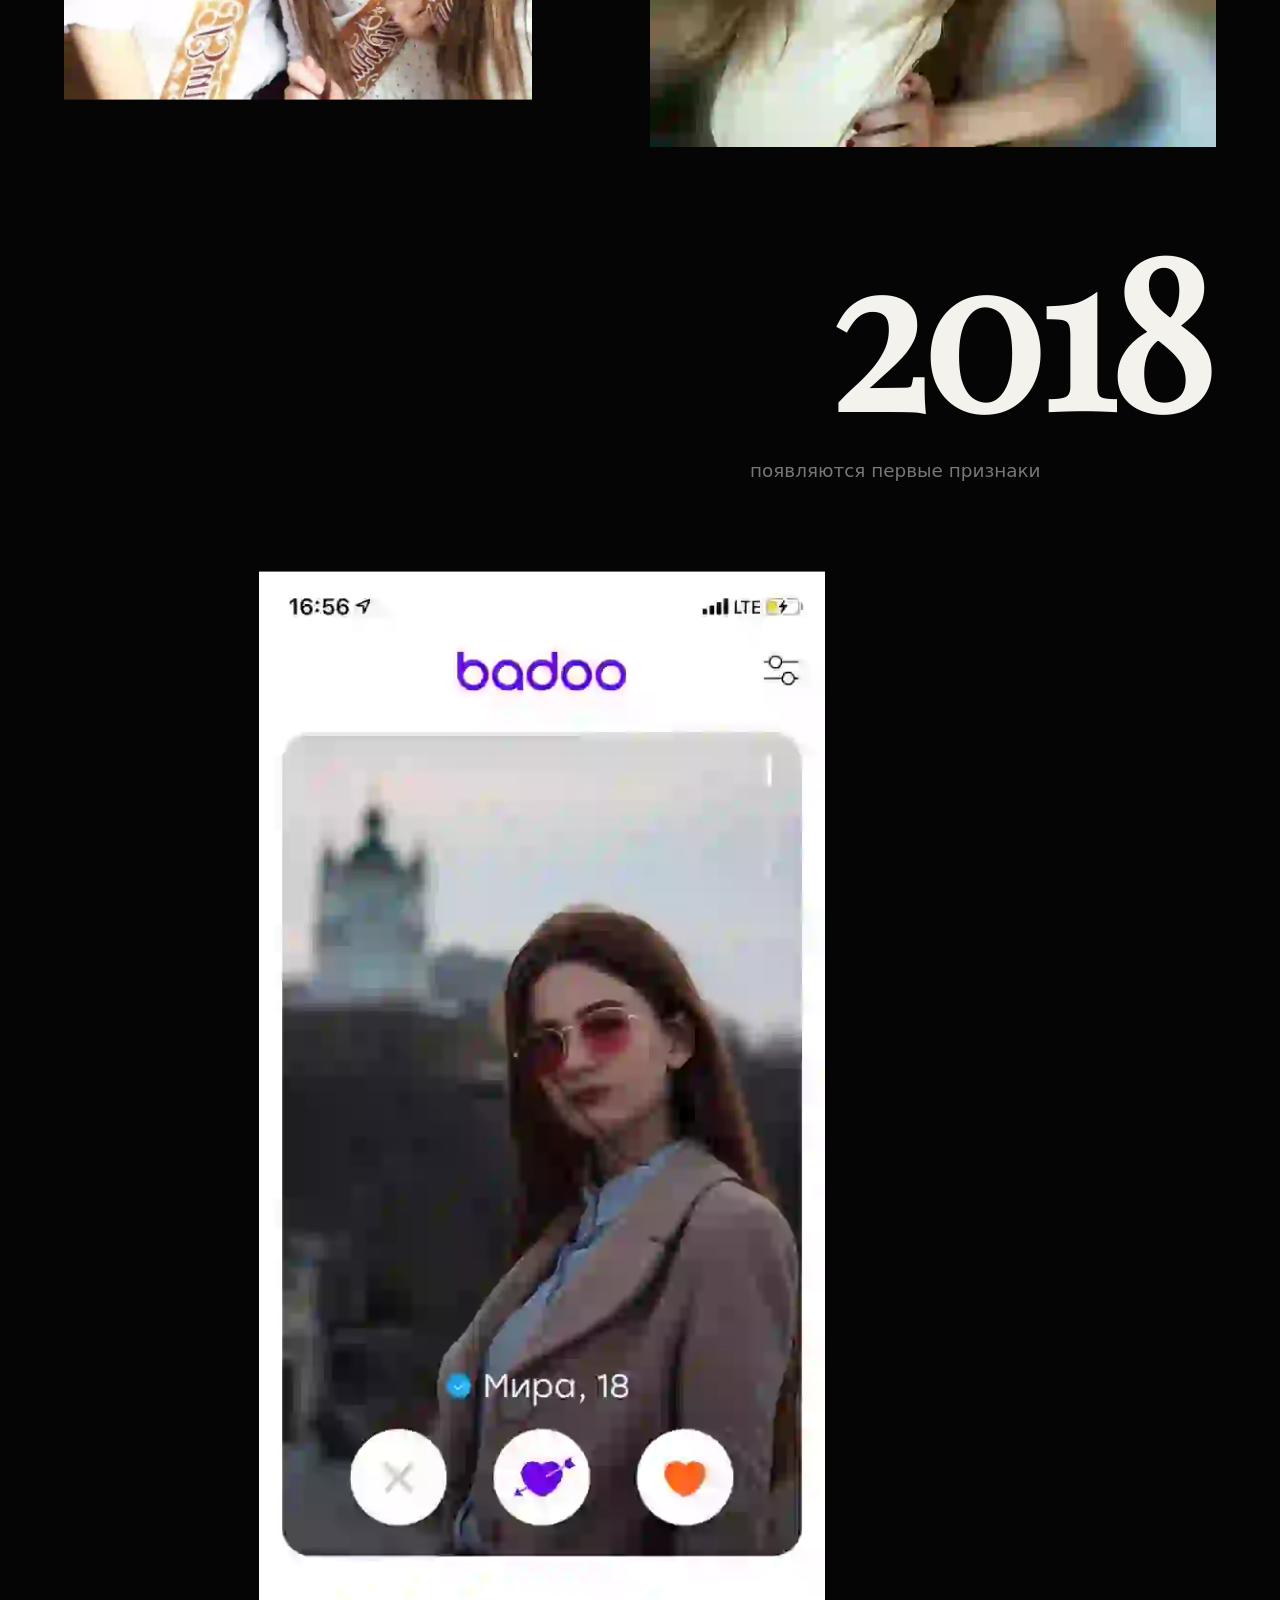
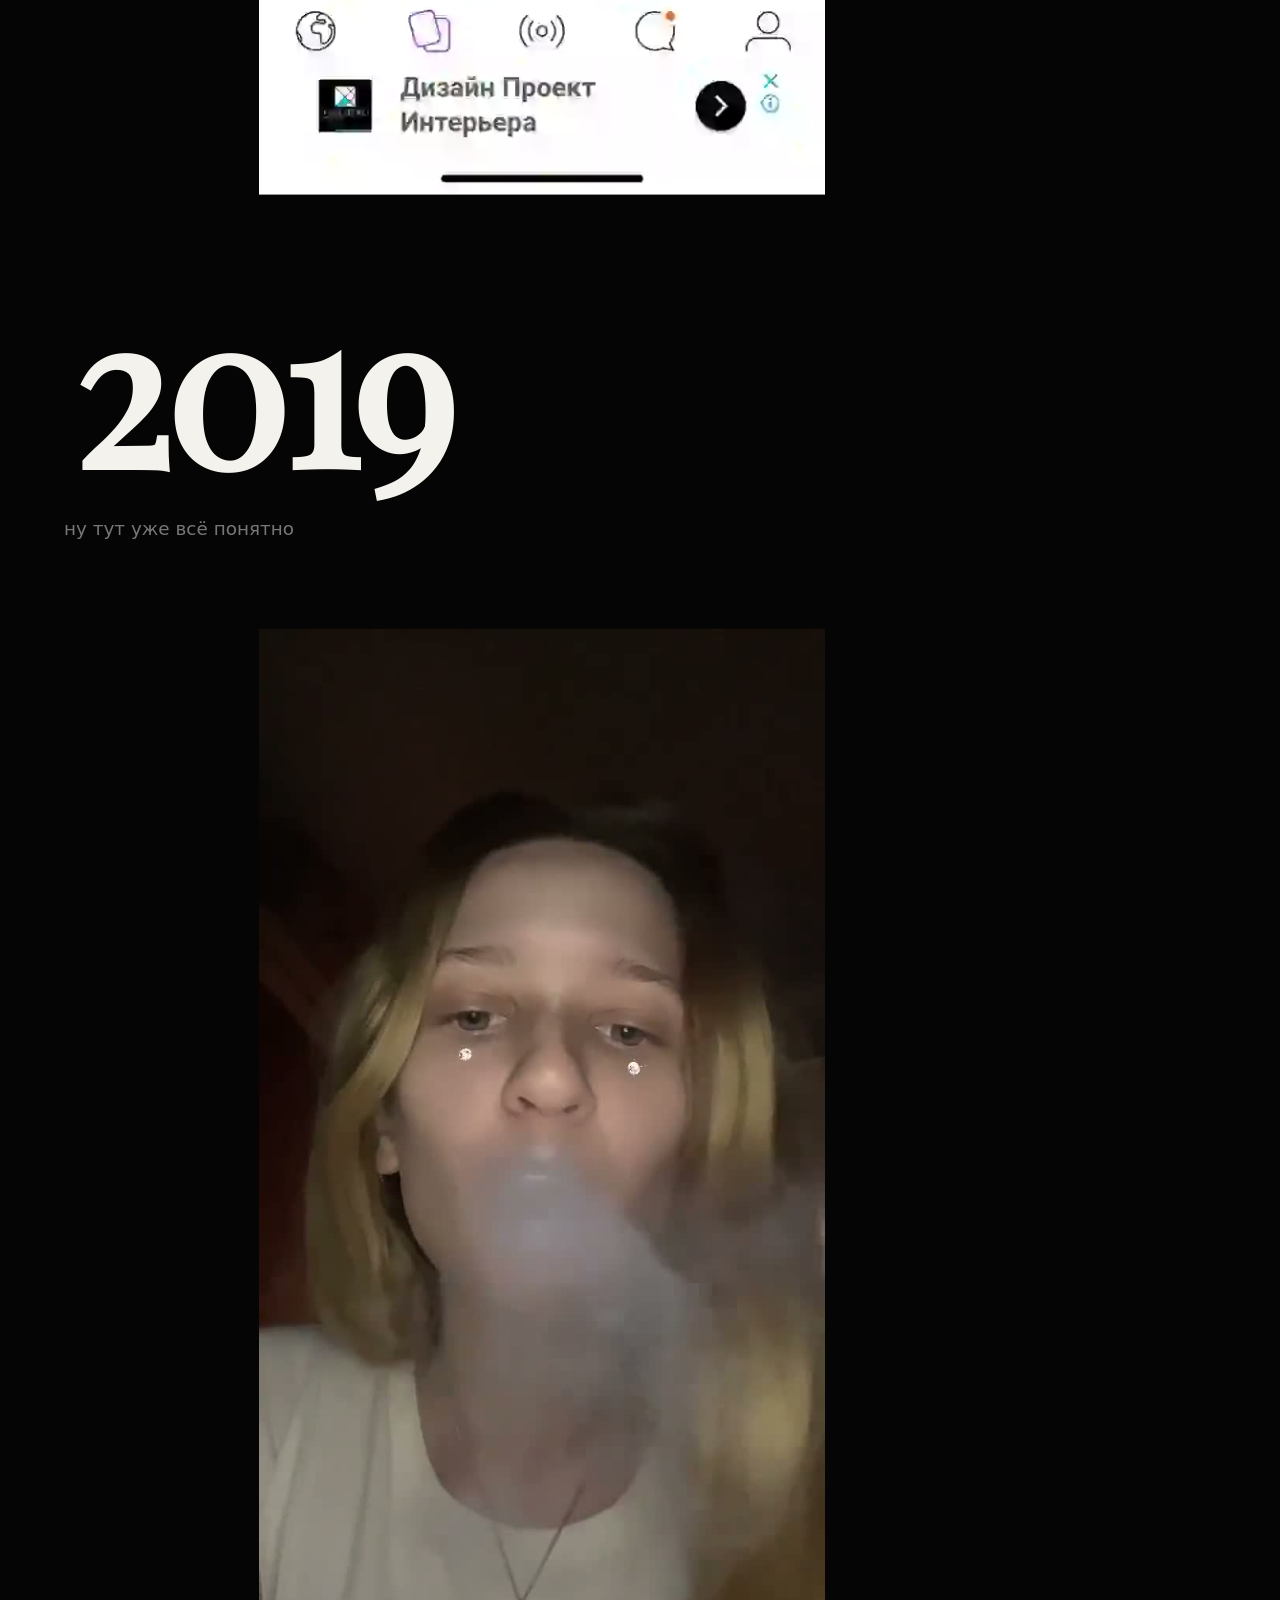
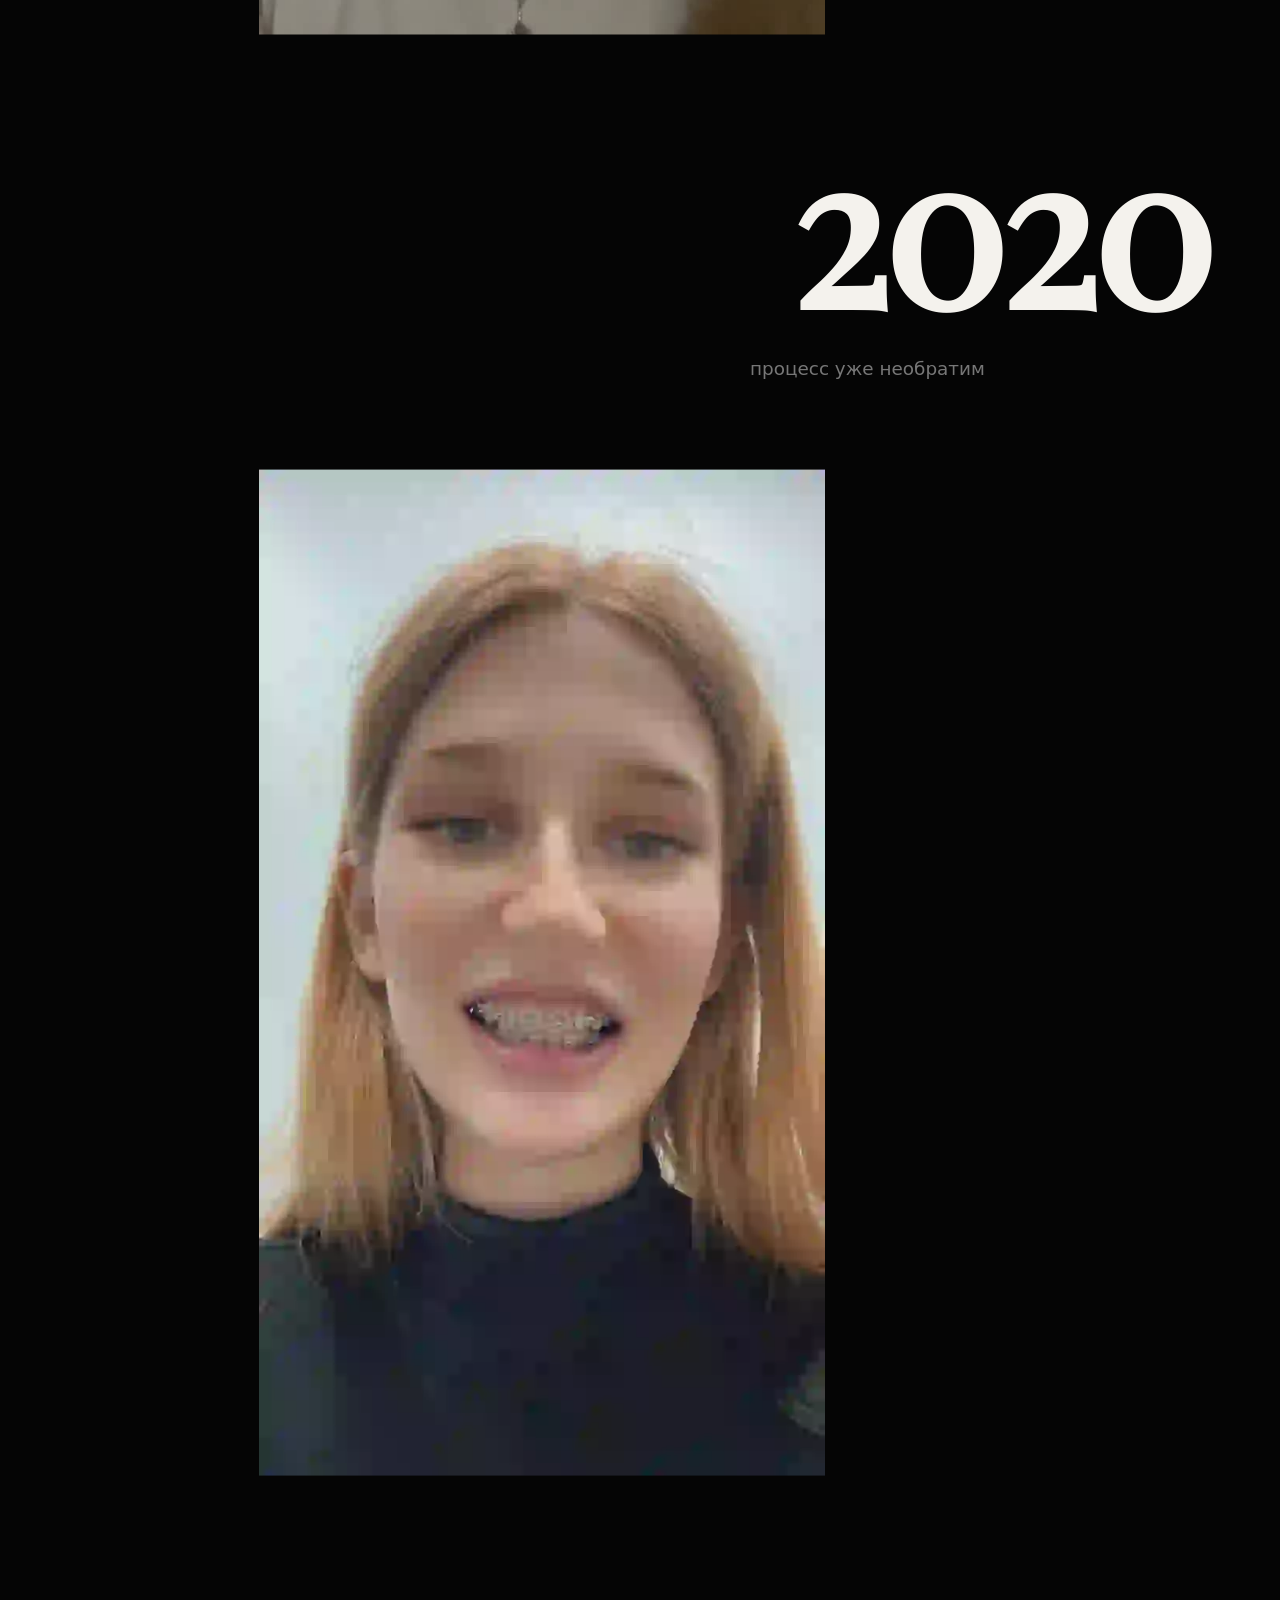
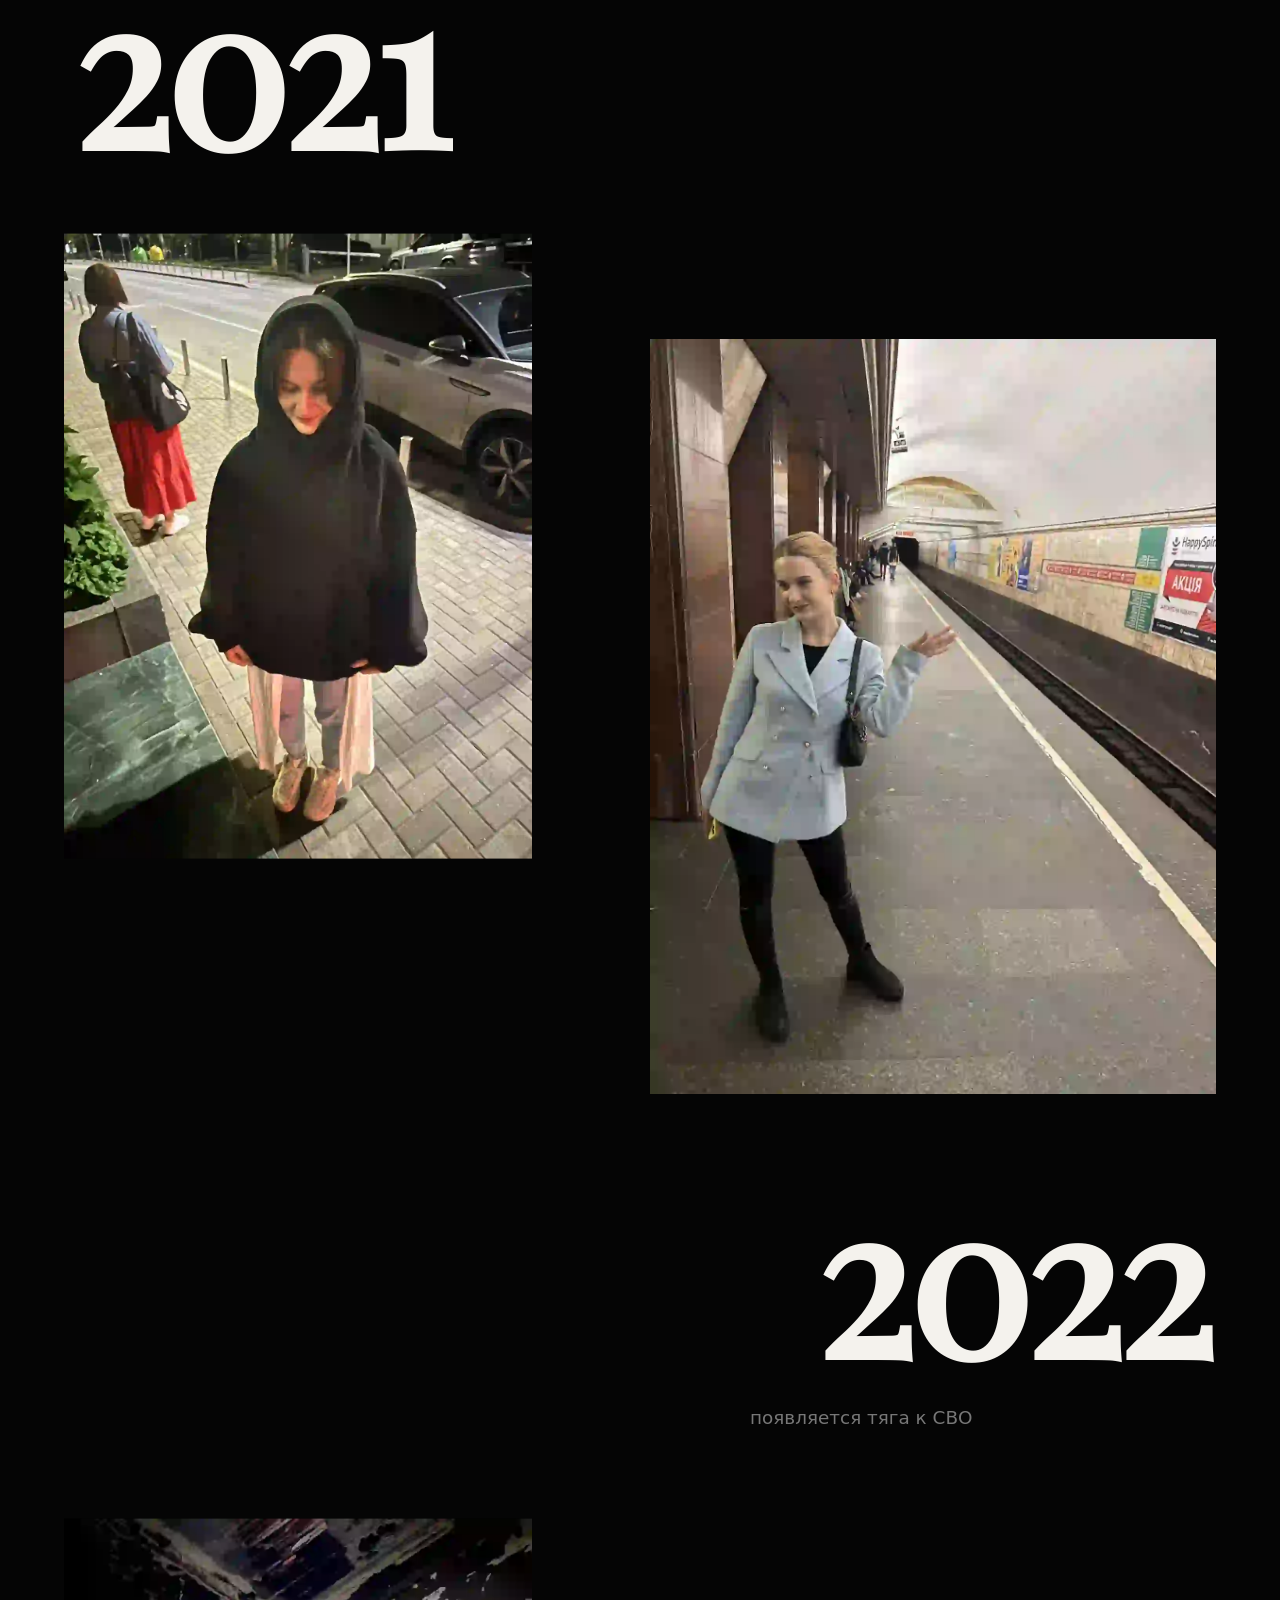
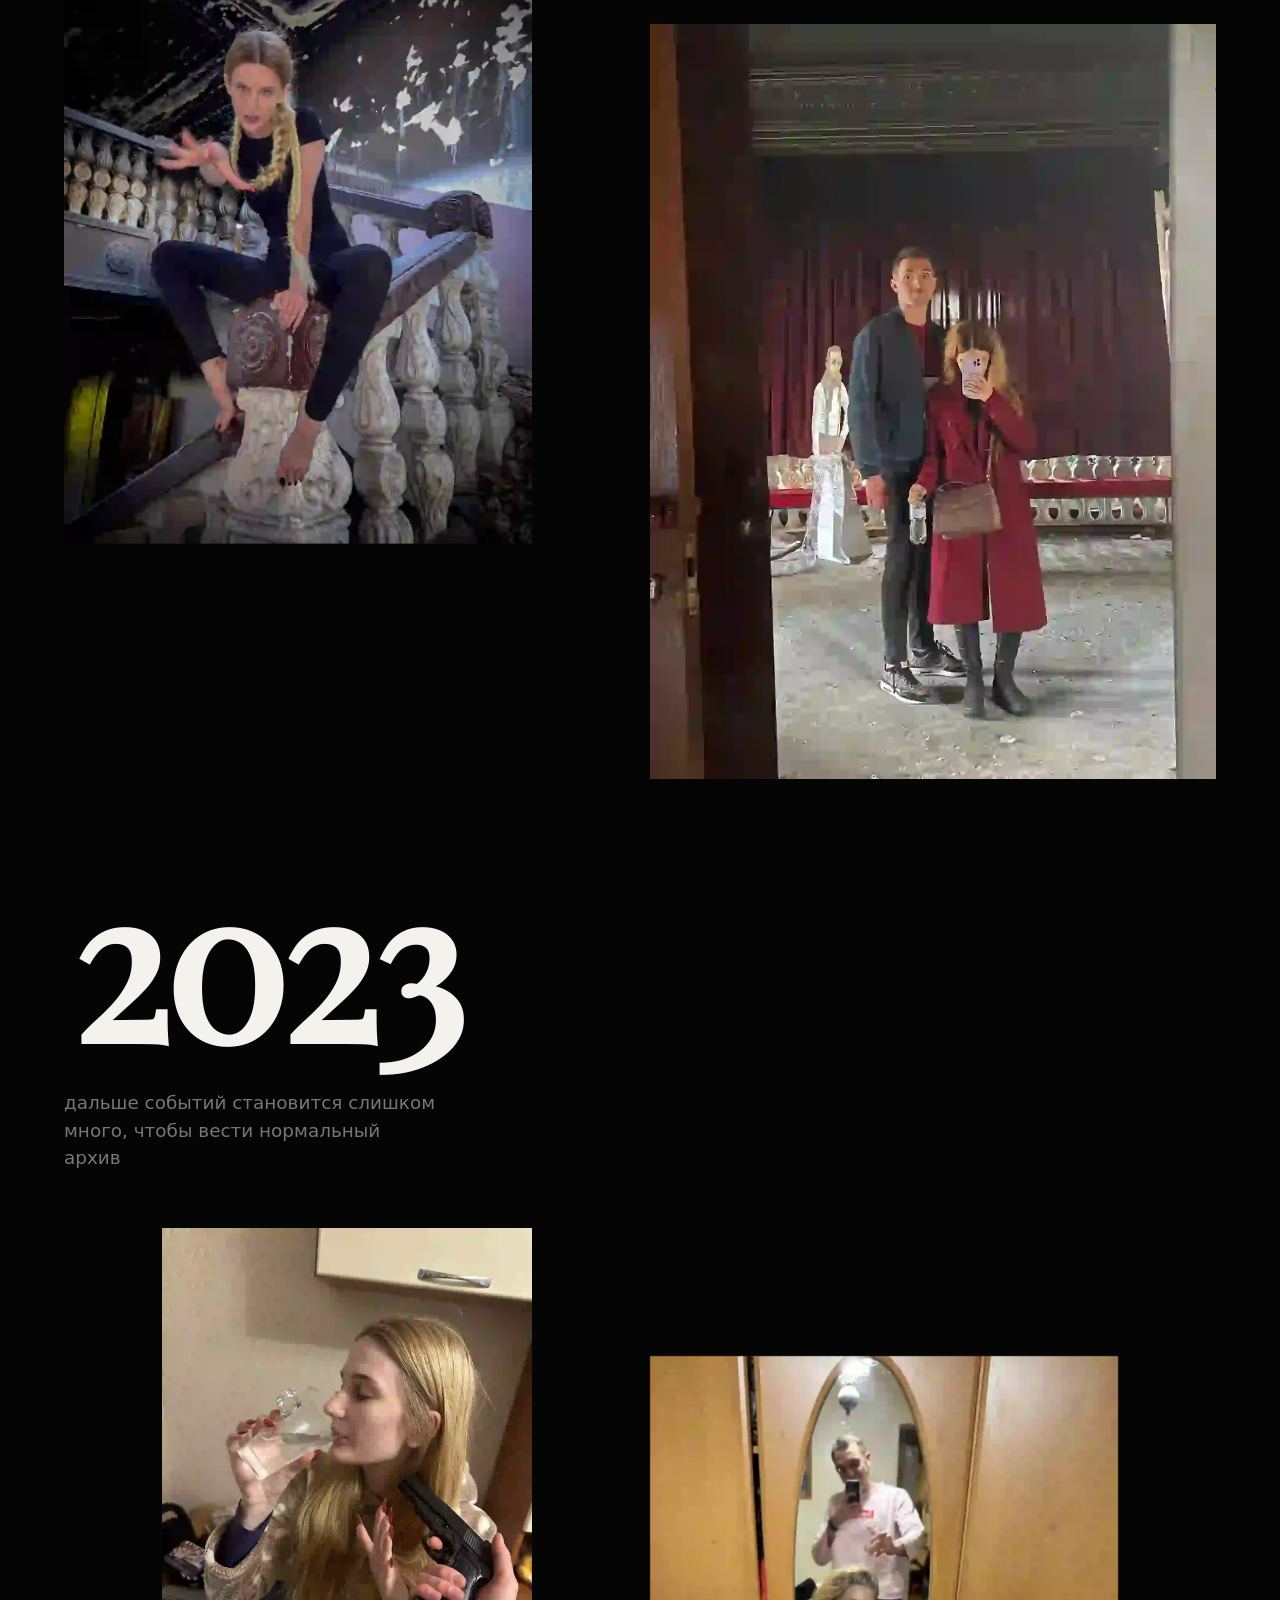
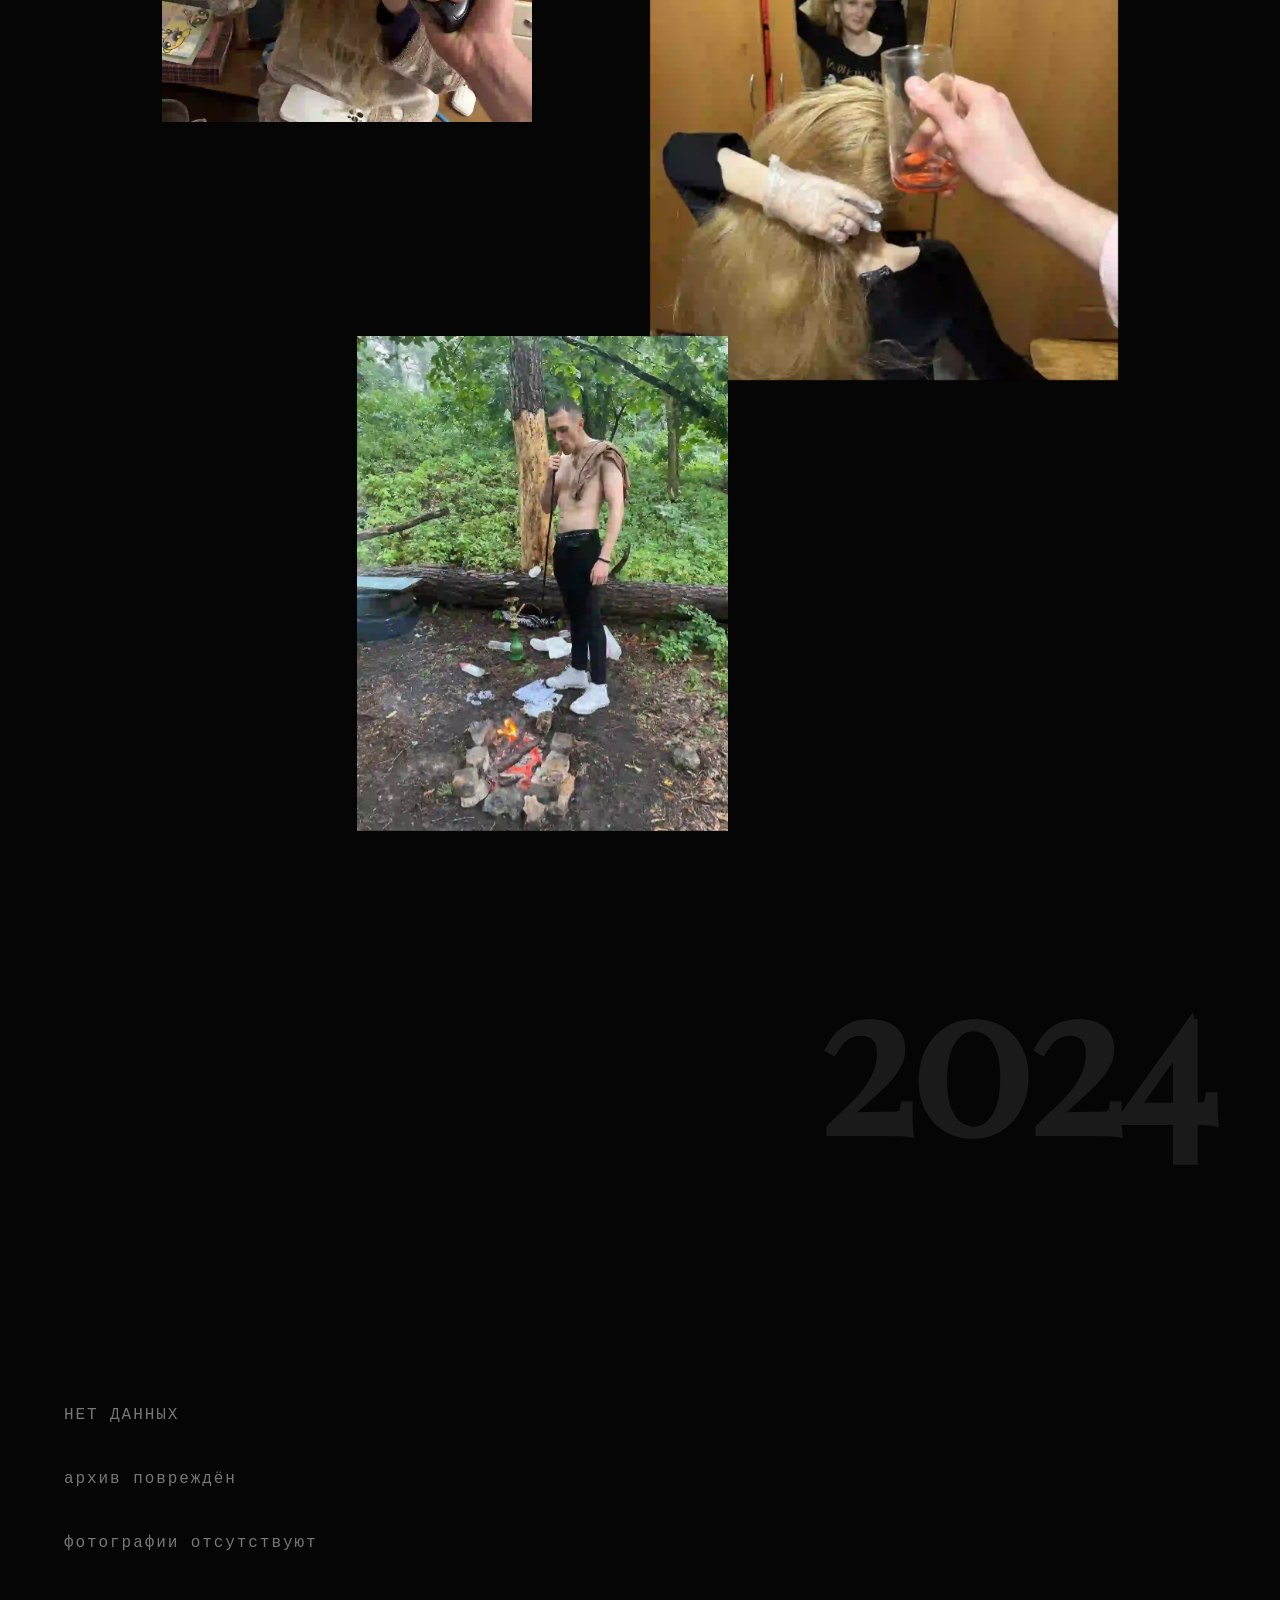
==== commit 2261a3da: "Phase 3: integrate supplied media, translate UI to Russian All 19 supplied files are placed. The 13 " ====
--- a/index.html
+++ b/index.html
@@ -6,7 +6,7 @@
   <meta name="theme-color" content="#050505">
   <meta name="description" content="Личный цифровой архив. С днём рождения, Мира.">
   <meta name="robots" content="noindex, nofollow">
-  <title>МИРА / 2015—2026</title>
+  <title>МИРА / 2015-2026</title>
 
   <link rel="preconnect" href="/">
   <link rel="stylesheet" href="/css/main.css">
@@ -47,7 +47,10 @@
         </li>
       </ul>
 
-      <p class="intro__error" data-load-error hidden>ERROR: TOO MUCH</p>
+      <!-- Filled by js/interactions.js once the meters overrun. -->
+      <div class="intro__reaction" data-intro-reaction></div>
+
+      <p class="intro__error" data-load-error hidden>ОШИБКА: СЛИШКОМ МНОГО</p>
     </div>
 
     <div class="intro__stage intro__stage--greet" data-intro-greet hidden>
@@ -84,7 +87,7 @@
   <header class="archive__intro">
     <p class="kicker">ГЛАВА 03</p>
     <h2 class="display display--l">АРХИВ</h2>
-    <p class="caption">2015 — 2026</p>
+    <p class="caption">2015 - 2026</p>
   </header>
 
   <div class="archive" data-archive></div>
@@ -152,33 +155,33 @@
   </div>
 
   <article class="game" id="game-coal" data-game="coal">
-    <p class="kicker">MISSION 01</p>
-    <h3 class="display display--m">CATCH THE COAL</h3>
+    <p class="kicker">ЗАДАНИЕ 01</p>
+    <h3 class="display display--m">ЛОВИ УГОЛЬ</h3>
     <div class="game__stage" data-game-stage="coal">
       <div class="game__hud">
-        <span class="hud__label">COALS</span>
+        <span class="hud__label">УГЛИ</span>
         <span class="hud__value" data-hud="coal">00 / 10</span>
       </div>
     </div>
   </article>
 
   <article class="game" id="game-surron" data-game="surron">
-    <p class="kicker">MISSION 02</p>
-    <h3 class="display display--m">DON'T CRASH</h3>
+    <p class="kicker">ЗАДАНИЕ 02</p>
+    <h3 class="display display--m">НЕ РАЗБЕЙСЯ</h3>
     <div class="game__stage" data-game-stage="surron">
       <div class="game__hud">
-        <span class="hud__label">SPEED</span>
-        <span class="hud__value" data-hud="surron">000 KM/H</span>
+        <span class="hud__label">СКОРОСТЬ</span>
+        <span class="hud__value" data-hud="surron">000 КМ/Ч</span>
       </div>
     </div>
   </article>
 
   <article class="game game--deep" id="game-diving" data-game="diving">
-    <p class="kicker">MISSION 03</p>
-    <h3 class="display display--m">GO DEEPER</h3>
+    <p class="kicker">ЗАДАНИЕ 03</p>
+    <h3 class="display display--m">ГЛУБЖЕ</h3>
     <div class="game__stage" data-game-stage="diving">
       <div class="game__hud">
-        <span class="hud__label">RECOVERED</span>
+        <span class="hud__label">НАЙДЕНО</span>
         <span class="hud__value" data-hud="diving">0 / 3</span>
       </div>
     </div>
@@ -187,8 +190,10 @@
 
 
 <!-- ============================================================
-     CHAPTER 07 - SUR-RON CUSTOMIZATION
-     Phase 1: the configurator shell, real layers land in Phase 2.
+     CHAPTER 07 - SUR-RON
+     Three controls that each change the real photograph: which of
+     the five stills is shown, the headlight, and the underglow.
+     Built by js/customization.js.
      ============================================================ -->
 <section class="chapter chapter--config" id="config" aria-label="Кастомизация Sur-Ron">
   <header class="config__intro">
@@ -198,7 +203,7 @@
 
   <div class="config">
     <div class="config__stage" data-config-stage>
-      <p class="config__placeholder">SUR-RON LIGHT BEE X — BLACK</p>
+      <p class="config__placeholder">SUR-RON LIGHT BEE X - ЧЁРНЫЙ</p>
     </div>
     <div class="config__ui" data-config-ui></div>
   </div>
@@ -206,42 +211,60 @@
 
 
 <!-- ============================================================
-     CHAPTER 08 - TMNT GIFT
-     Short, loud, then gone.
+     CHAPTER 08 - THE GIFT
+
+     Staged by js/interactions.js. Each step is revealed in turn,
+     so the whole chapter is one sequence rather than a page of
+     things sitting there waiting to be read.
+
+     The centrepiece is the real photograph of the actual gift.
      ============================================================ -->
 <section class="chapter chapter--gift" id="gift" aria-label="Подарок">
   <div class="gift" data-gift>
-    <p class="gift__tag">LEGENDARY ITEM</p>
-
-    <!-- Comic panel. Halftone + speed lines are drawn in CSS; the
-         shell plate is inline SVG. No third-party artwork. -->
+
+    <!-- 1. the setup -->
+    <p class="gift__setup" data-gift-setup>КОЕ-ЧЕГО ВСЁ-ТАКИ НЕ ХВАТАЕТ.</p>
+
+    <!-- 2 + 4. TMNT enters, comic framing -->
     <div class="gift__panel" data-gift-panel aria-hidden="true">
       <div class="gift__rays"></div>
+      <div class="gift__slot" data-gift-slot></div>
       <div class="gift__halftone"></div>
-
-      <svg class="gift__shell" viewBox="0 0 200 200" role="presentation">
-        <g class="gift__shell-g">
-          <circle cx="100" cy="100" r="72" class="shell-plate"/>
-          <path d="M100 28 L148 58 L148 142 L100 172 L52 142 L52 58 Z" class="shell-hex"/>
-          <path d="M100 46 L132 66 L132 134 L100 154 L68 134 L68 66 Z" class="shell-hex shell-hex--in"/>
-          <path d="M52 78 L148 78 M52 122 L148 122 M100 28 L100 172" class="shell-seam"/>
-        </g>
-      </svg>
-
-      <div class="gift__slot" data-gift-slot></div>
-    </div>
-
-    <p class="gift__class" data-gift-class hidden>ARMOR CLASS: <b>TURTLE</b></p>
-
-    <button class="btn btn--acid" data-gift-equip>EQUIP</button>
-
+    </div>
+
+    <!-- 3. -->
+    <p class="gift__tag" data-gift-tag hidden>ЛЕГЕНДАРНЫЙ ПРЕДМЕТ</p>
+    <p class="gift__class" data-gift-class hidden>КЛАСС ЗАЩИТЫ: <b>ЧЕРЕПАХА</b></p>
+
+    <!-- 5. -->
+    <button class="btn btn--acid gift__equip" data-gift-equip hidden>ЭКИПИРОВАТЬ</button>
+
+    <!-- 6 + 7. the real thing. Tilt is applied to the inner element
+         so the reveal animation and the tilt never fight over the
+         same transform. -->
+    <figure class="gift__reveal" data-gift-reveal hidden>
+      <div class="gift__flash" data-gift-flash aria-hidden="true"></div>
+      <div class="gift__tilt" data-gift-tilt>
+        <picture>
+          <source data-present-webp type="image/webp">
+          <img data-present-img alt="Защитный панцирь - подарок" decoding="async" loading="lazy">
+        </picture>
+        <div class="gift__sweep" aria-hidden="true"></div>
+      </div>
+    </figure>
+
+    <!-- 8. -->
     <ul class="gift__stats" data-gift-stats hidden>
-      <li>+100 ARMOR</li>
-      <li>+50 STYLE</li>
-      <li>+∞ CHAOS</li>
+      <li>+100 К ЗАЩИТЕ</li>
+      <li>+50 К СТИЛЮ</li>
+      <li>+∞ К ЕБАНУТОСТИ</li>
     </ul>
 
-    <p class="gift__word" data-gift-word hidden>ПОДАРОК</p>
+    <!-- 9. -->
+    <p class="gift__word" data-gift-word hidden>ПОДАРОК ДЛЯ ТЕБЯ.</p>
+
+    <!-- 11. last laugh, before the quiet chapters -->
+    <div class="gift__outro" data-gift-outro></div>
   </div>
 </section>
 
@@ -252,11 +275,11 @@
 <section class="chapter chapter--future" id="future" aria-label="Что дальше">
   <h2 class="display display--l">А ЧТО ДАЛЬШЕ?</h2>
   <ul class="future" data-future>
-    <li class="future__item">MORE SPEED</li>
-    <li class="future__item">MORE TRAVEL</li>
-    <li class="future__item">MORE WATER</li>
-    <li class="future__item">MORE SNOW</li>
-    <li class="future__item">MORE STORIES</li>
+    <li class="future__item">БОЛЬШЕ СКОРОСТИ</li>
+    <li class="future__item">БОЛЬШЕ ДОРОГ</li>
+    <li class="future__item">БОЛЬШЕ ВОДЫ</li>
+    <li class="future__item">БОЛЬШЕ СНЕГА</li>
+    <li class="future__item">БОЛЬШЕ ИСТОРИЙ</li>
   </ul>
   <p class="future__q">?</p>
   <p class="future__line">этого пока никто не знает</p>
@@ -280,7 +303,7 @@
     <!-- The personal message goes here. Left empty on purpose. -->
     <p class="final__message" data-final-message></p>
     <p class="display display--m final__greet">С ДНЁМ РОЖДЕНИЯ, МИРА ❤️</p>
-    <p class="final__after">Дальше — интереснее.</p>
+    <p class="final__after">Дальше - интереснее.</p>
   </div>
 </section>
 
--- a/css/main.css
+++ b/css/main.css
@@ -90,6 +90,14 @@
 }
 
 * { box-sizing: border-box; }
+
+/* The `hidden` attribute is only a user-agent rule, so ANY author
+   rule that sets display beats it - .btn is display:inline-block,
+   .gift__stats is display:grid, and both stayed on screen after
+   being hidden, leaving dead gaps mid-sequence. The whole gift
+   chapter is staged with this attribute, so it has to actually
+   win. */
+[hidden] { display: none !important; }
 
 html {
   background: var(--bg);
@@ -655,40 +663,114 @@
   mix-blend-mode: multiply;
 }
 
-.gift__shell { position: relative; width: 72%; height: 72%; overflow: visible; }
-
-.gift__shell-g {
-  transform-origin: 50% 50%;
-  transition: transform 620ms var(--ease);
-}
-
-.gift__panel.is-equipped .gift__shell-g { transform: scale(1.08) rotate(-4deg); }
-
-.shell-plate {
-  fill: #1f8a45;
-  stroke: #052a13;
-  stroke-width: 4;
-}
-
-.shell-hex {
-  fill: #29a352;
-  stroke: #052a13;
-  stroke-width: 4;
-  stroke-linejoin: round;
-}
-
-.shell-hex--in { fill: #35c063; }
-
-.shell-seam { stroke: #052a13; stroke-width: 3; fill: none; opacity: .8; }
-
 /* Acid rim once the item is armed, so the section still belongs
    to this site rather than to a different one. */
 .gift__panel.is-armed { box-shadow: inset 0 0 0 3px var(--acid); }
 
-/* Slot for optional external artwork. Empty unless a file is
-   mapped in js/media.js - and if none is, nothing renders. */
-.gift__slot { position: absolute; inset: 8%; display: grid; place-items: center; pointer-events: none; }
+/* The panel irises shut as the real photograph opens. */
+.gift__panel.is-blown {
+  animation: gift-blow 460ms var(--ease) forwards;
+}
+
+@keyframes gift-blow {
+  0%   { transform: scale(1); opacity: 1; }
+  40%  { transform: scale(1.12); opacity: 1; }
+  100% { transform: scale(.4); opacity: 0; }
+}
+
+/* TMNT clips sit inside the comic frame. */
+.gift__slot { position: absolute; inset: 6%; display: grid; place-items: center; pointer-events: none; z-index: 2; }
 .gift__slot:empty { display: none; }
+.gift__slot .moment { width: 100%; }
+.gift__slot .moment video,
+.gift__slot .moment img { border: 0; filter: none; max-height: 100%; }
+
+/* ---------- the real gift -----------------------------------
+   The photograph is the point of the chapter, so it gets the
+   screen to itself: large, uncrowded, and nothing else revealed
+   until it has been looked at. */
+
+.gift__setup {
+  font-family: var(--serif);
+  font-size: clamp(1.3rem, 4vw, 2.6rem);
+  line-height: 1.15;
+  max-width: 22ch;
+  margin: 0;
+}
+
+.gift__reveal {
+  position: relative;
+  margin: 0;
+  width: min(34rem, 86vw);
+  /* Starts clipped to nothing and irises open on reveal. */
+  clip-path: circle(0% at 50% 50%);
+  opacity: 0;
+  transform: scale(.92);
+}
+
+.gift__reveal.is-open {
+  clip-path: circle(75% at 50% 50%);
+  opacity: 1;
+  transform: none;
+  transition:
+    clip-path 900ms var(--ease),
+    opacity 500ms var(--ease),
+    transform 900ms var(--ease);
+}
+
+.gift__tilt {
+  transform-style: preserve-3d;
+  will-change: transform;
+  position: relative;
+}
+
+.gift__reveal img {
+  width: 100%;
+  height: auto;
+  /* The cut-out has no background of its own, so a drop shadow is
+     what stops it floating in the black. */
+  filter: drop-shadow(0 30px 60px rgba(0, 0, 0, .8));
+}
+
+/* A slow light sweep across the shell, once, on reveal. */
+.gift__sweep {
+  position: absolute;
+  inset: 0;
+  pointer-events: none;
+  background: linear-gradient(105deg,
+    transparent 35%, rgba(255, 255, 255, .16) 50%, transparent 65%);
+  background-size: 300% 100%;
+  background-position: 140% 0;
+}
+
+.gift__reveal.is-open .gift__sweep {
+  animation: gift-sweep 1500ms var(--ease) 700ms 1 both;
+}
+
+@keyframes gift-sweep {
+  from { background-position: 140% 0; }
+  to   { background-position: -40% 0; }
+}
+
+/* Acid flash that covers the swap from comic panel to photograph. */
+.gift__flash {
+  position: absolute;
+  inset: -20%;
+  z-index: 5;
+  pointer-events: none;
+  background: radial-gradient(circle at 50% 50%, var(--acid), transparent 62%);
+  opacity: 0;
+}
+
+.gift__flash.is-firing { animation: gift-flash 620ms var(--ease) both; }
+
+@keyframes gift-flash {
+  0%   { opacity: 0; transform: scale(.2); }
+  18%  { opacity: .9; }
+  100% { opacity: 0; transform: scale(1.4); }
+}
+
+.gift__outro:empty { display: none; }
 
 .gift__class {
   font-family: var(--mono);
@@ -771,11 +853,44 @@
 .moment { margin: 0; line-height: 0; }
 .moment video, .moment img { width: 100%; height: auto; display: block; }
 
+/* Sizes. Reactions are punctuation, so even the large one stays
+   well under the width of a personal photograph - the archive
+   must never be upstaged by a meme. */
+.moment--sm { width: min(150px, 38vw); }
+.moment--md { width: min(230px, 52vw); }
+.moment--lg { width: min(360px, 74vw); }
+
+.moment--sm video, .moment--sm img,
+.moment--md video, .moment--md img,
+.moment--lg video, .moment--lg img {
+  /* Aspect ratio always comes from the file. Never stretched. */
+  width: 100%;
+  height: auto;
+  object-fit: contain;
+  /* A hard 1px rule and a slight desaturation pull borrowed
+     internet footage toward the site's own palette instead of
+     letting it sit on the page like a sticker. */
+  border: 1px solid #1e1e1e;
+  filter: saturate(.85) contrast(1.05);
+}
+
+/* Enter: rise and clip open, rather than appearing all at once. */
+.moment { opacity: 0; transform: translateY(14px); }
+
+.moment.is-in {
+  opacity: 1;
+  transform: none;
+  transition: opacity 520ms var(--ease), transform 520ms var(--ease);
+}
+
+/* Once a clip has used up its passes it holds its last frame. The
+   dimming makes it read as "finished" rather than "broken". */
+.moment video.is-frozen { opacity: .72; }
+
 /* A thin strip of dead signal inside the empty years.
    Deliberately small and dim: 2024 and 2025 carry their weight by
    being empty, and a big bright rectangle of noise sitting next to
-   "мы не общались." steals the moment from the line that matters.
-   Cropped to a band rather than shown whole for the same reason. */
+   "мы не общались." steals the moment from the line that matters. */
 .moment--band {
   width: 100%;
   max-width: 26rem;
@@ -787,19 +902,20 @@
   overflow: hidden;
 }
 
-.moment--band video, .moment--band img { height: 100%; object-fit: cover; }
+.moment--band video, .moment--band img {
+  height: 100%;
+  width: 100%;
+  object-fit: cover;
+  border: 0;
+}
 
 /* the pulse trace under 60+ ТРАВМ */
-.moment--trace {
-  width: 100%;
-  max-width: 24rem;
-  margin-top: 1rem;
-  opacity: .85;
-}
-
-/* optional artwork inside the comic panel */
-.moment--hero { width: 100%; max-width: 100%; }
-.moment--hero img, .moment--hero video { object-fit: contain; max-height: 100%; }
+.moment--trace { width: 100%; max-width: 24rem; margin-top: 1rem; opacity: .85; }
+.moment--trace video { border: 0; }
+
+/* Reactions inside a year band sit to one side of the type so they
+   can never land on top of a caption. */
+.moment--aside { margin-top: 1.5rem; }
 
 @media (prefers-reduced-motion: reduce) {
   /* Autoplaying loops are exactly what this setting is asking to
--- a/css/games.css
+++ b/css/games.css
@@ -127,6 +127,11 @@
 
 .game__btn { min-height: 44px; }
 
+/* Reaction clip on the result screen. Capped hard: the verdict and
+   the restart button are what the player needs, the joke is extra. */
+.game__reaction:empty { display: none; }
+.game__reaction .moment { width: min(190px, 40vw); }
+
 /* The counter turns warning-coloured on the last life. */
 .hud__value.is-danger { color: var(--coal); }
 
@@ -175,17 +180,70 @@
   background: radial-gradient(60% 60% at 50% 60%, #141414, #070707);
 }
 
-/* Layers stack in z-order: frame, then wheels, light, seat, and so on. */
-.config__layer { position: absolute; inset: 0; width: 100%; height: 100%; object-fit: contain; }
-
-.config__placeholder {
-  font-family: var(--mono);
-  font-size: .75rem;
+/* The bike itself. object-fit keeps every one of the five stills in
+   proportion regardless of its own aspect ratio. */
+.config__bike {
+  position: relative;
+  z-index: 2;
+  width: 88%;
+  height: 88%;
+  object-fit: contain;
+  transition: opacity 300ms var(--ease);
+}
+
+/* Headlight. A cone of light from the front of the bike, off by
+   default. These are rendered effects over a real photograph, not
+   fake parts pretending to be swappable hardware. */
+.config__beam {
+  position: absolute;
+  z-index: 3;
+  left: 8%;
+  top: 42%;
+  width: 46%;
+  height: 34%;
+  pointer-events: none;
+  opacity: 0;
+  transition: opacity 420ms var(--ease);
+  background: radial-gradient(closest-side at 12% 50%,
+    rgba(255, 240, 200, .55), rgba(255, 240, 200, 0) 78%);
+  clip-path: polygon(0 42%, 0 58%, 100% 100%, 100% 0);
+}
+
+.config__beam[data-mode="warm"] { opacity: .85; }
+.config__beam[data-mode="acid"] {
+  opacity: .9;
+  background: radial-gradient(closest-side at 12% 50%,
+    rgba(215, 255, 0, .5), rgba(215, 255, 0, 0) 78%);
+}
+
+/* Underglow pooling on the floor beneath the bike. */
+.config__under {
+  position: absolute;
+  z-index: 1;
+  left: 12%;
+  right: 12%;
+  bottom: 12%;
+  height: 22%;
+  pointer-events: none;
+  opacity: 0;
+  transition: opacity 420ms var(--ease);
+  background: radial-gradient(50% 60% at 50% 100%,
+    rgba(215, 255, 0, .38), rgba(215, 255, 0, 0) 70%);
+  filter: blur(6px);
+}
+
+.config__under[data-mode="acid"] { opacity: 1; }
+
+.config__caption {
+  position: absolute;
+  z-index: 4;
+  left: 1rem;
+  bottom: .75rem;
+  margin: 0;
+  font-family: var(--mono);
+  font-size: .68rem;
   letter-spacing: .22em;
-  color: #3a3a3a;
-  border: 1px dashed #242424;
-  padding: 1rem 1.25rem;
-  text-align: center;
+  color: var(--grey);
 }
 
 .config__ui { display: grid; gap: 1.75rem; align-content: start; }
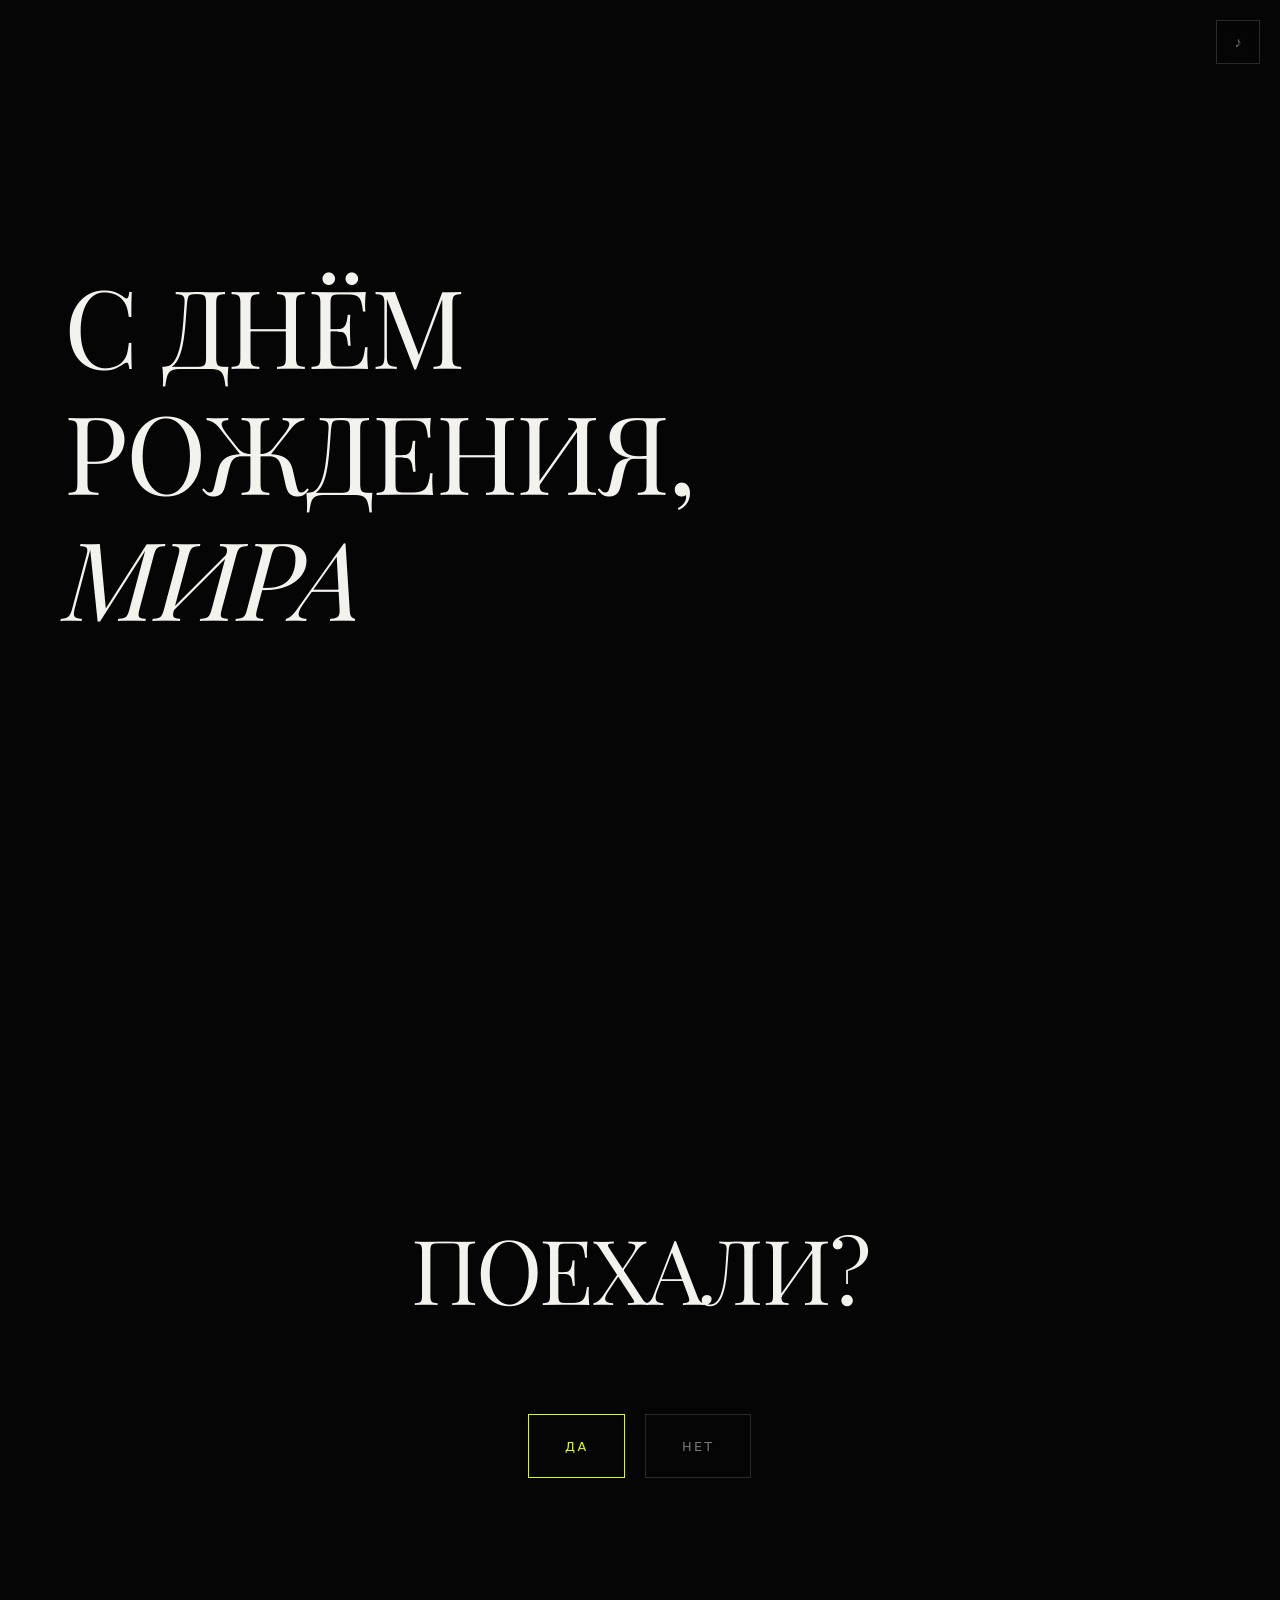
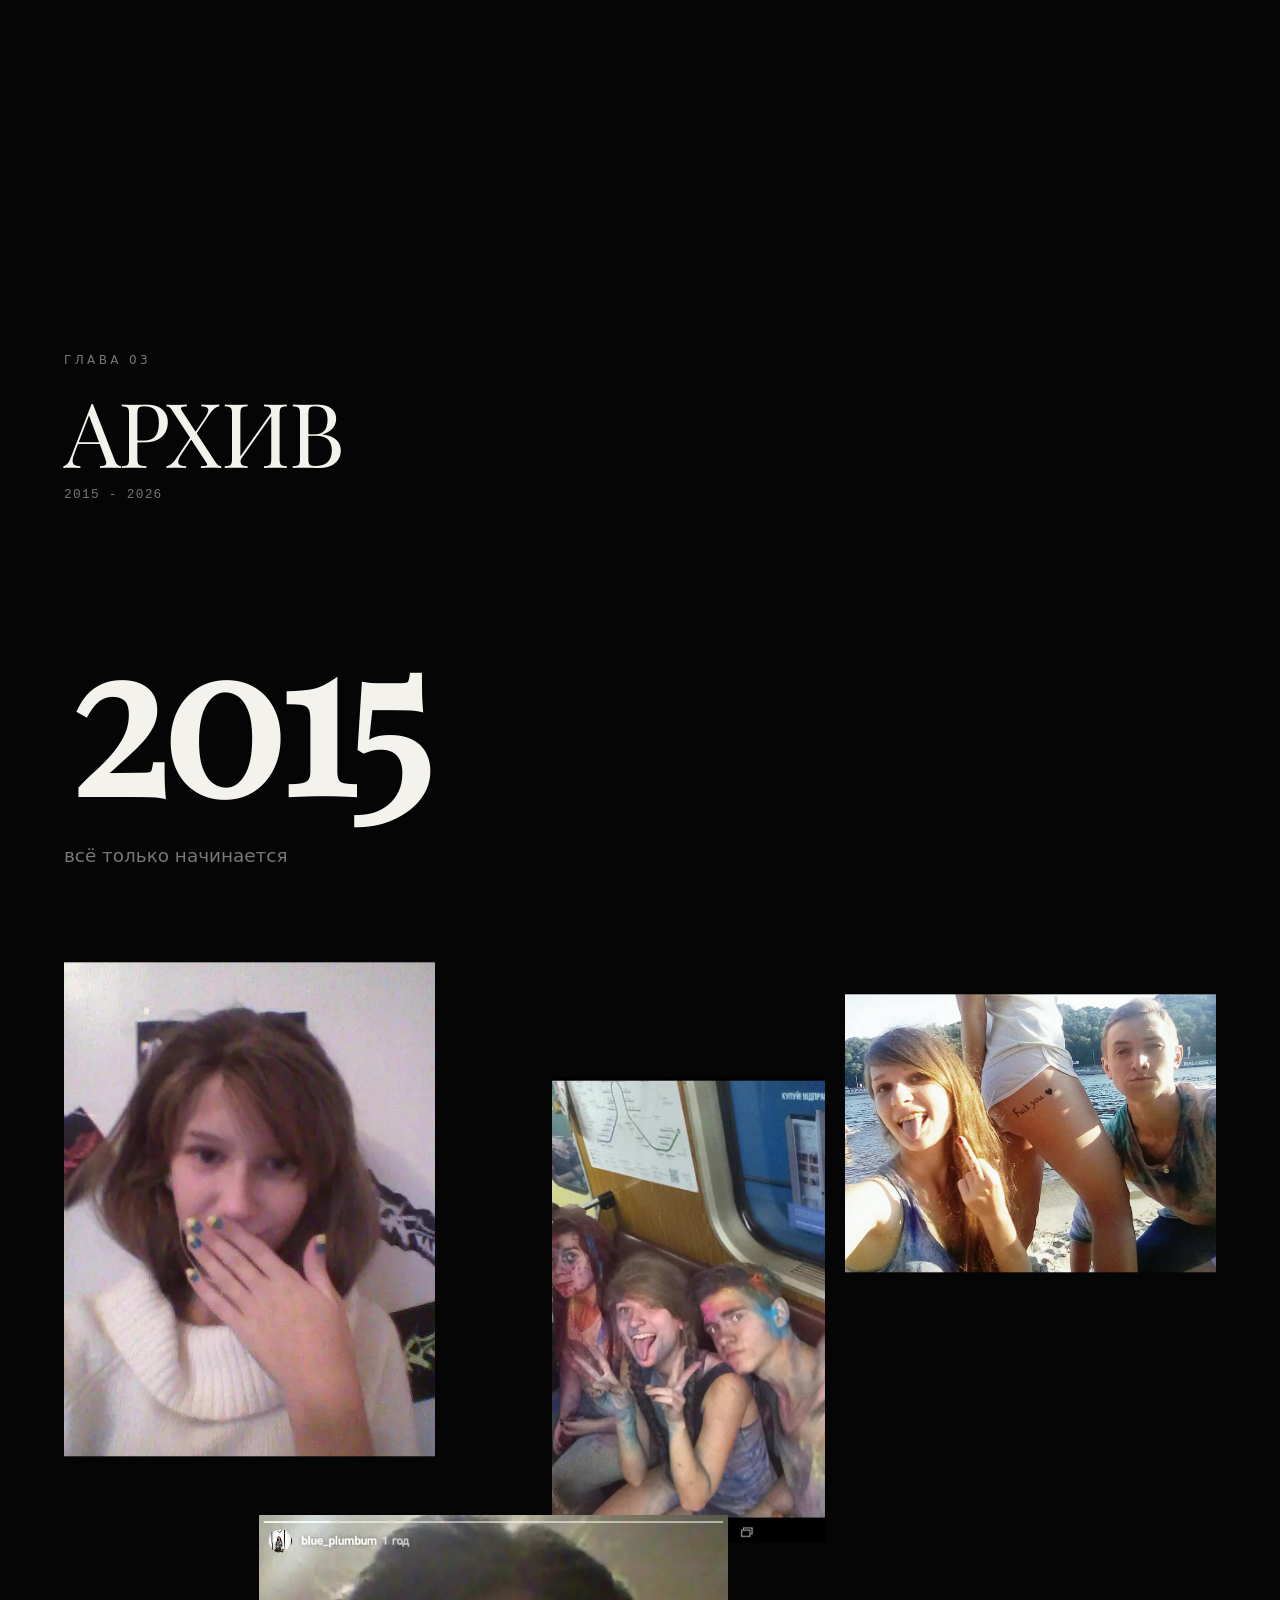
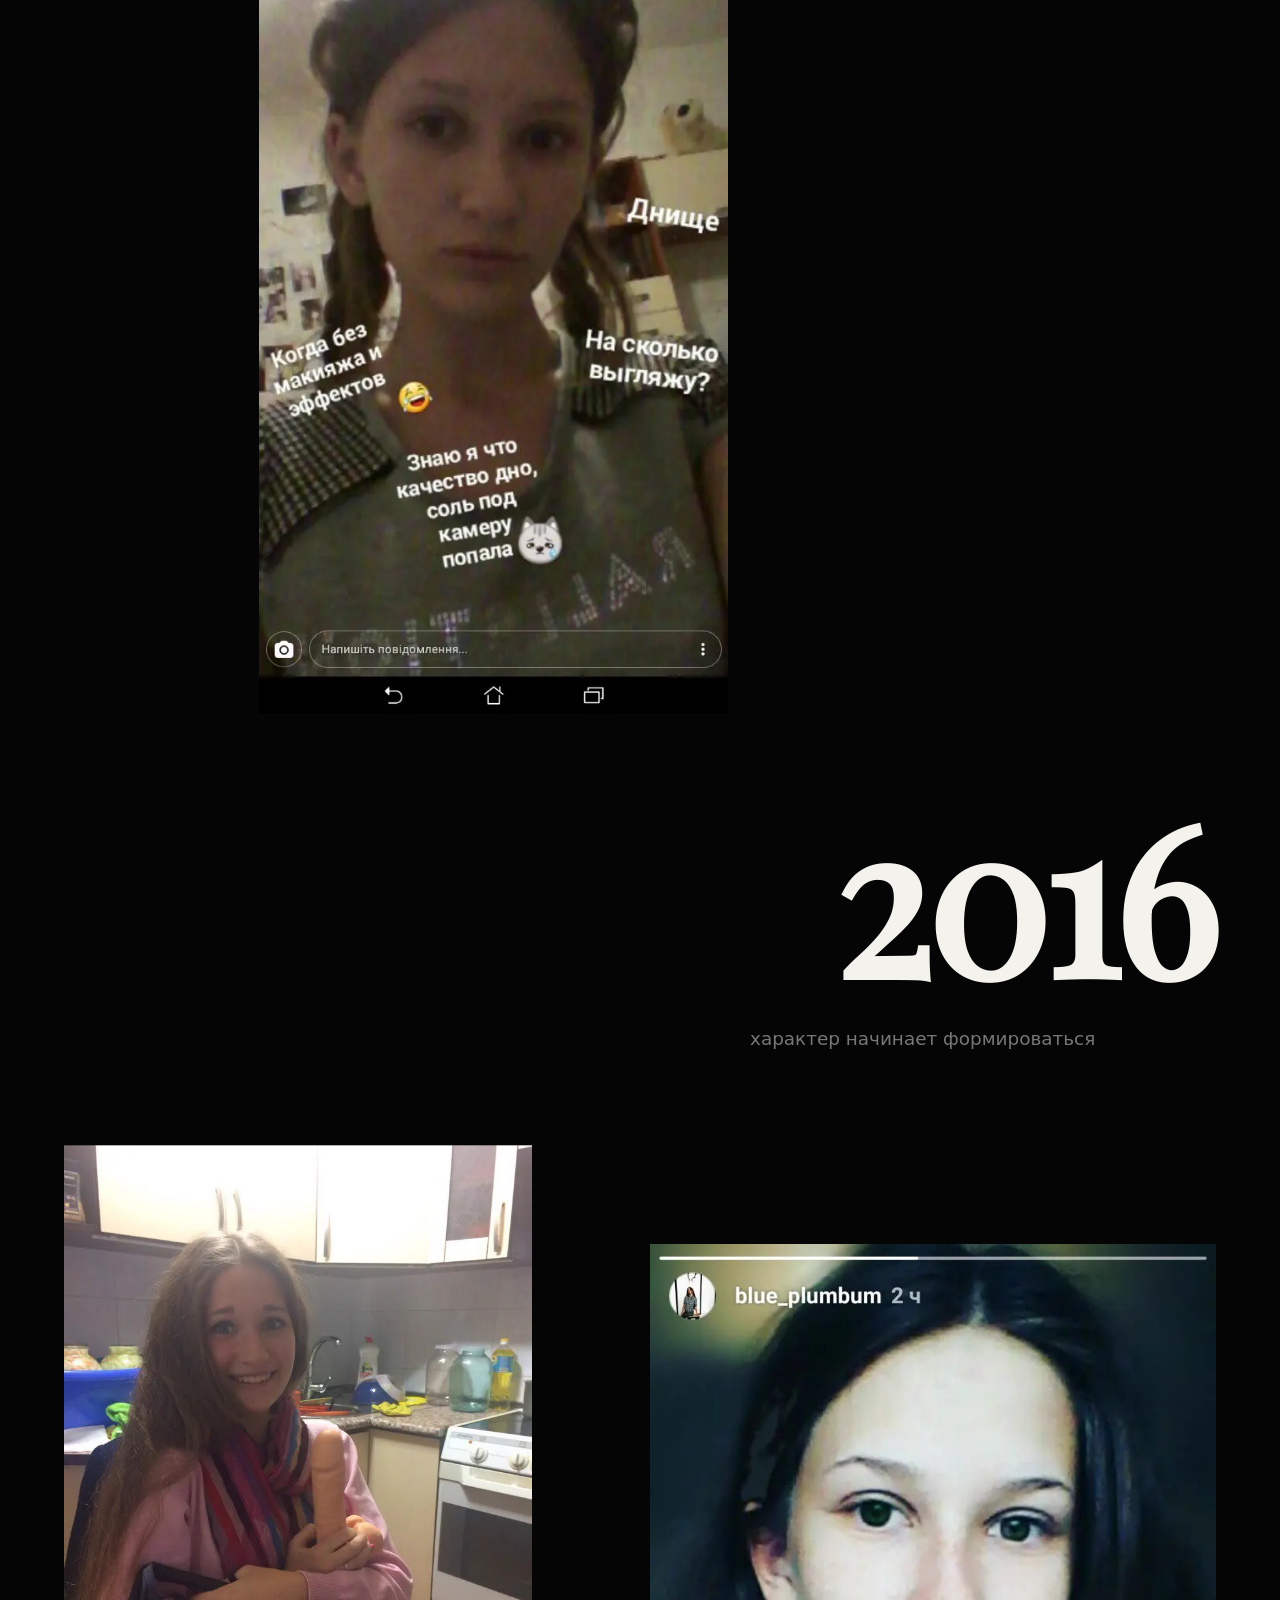
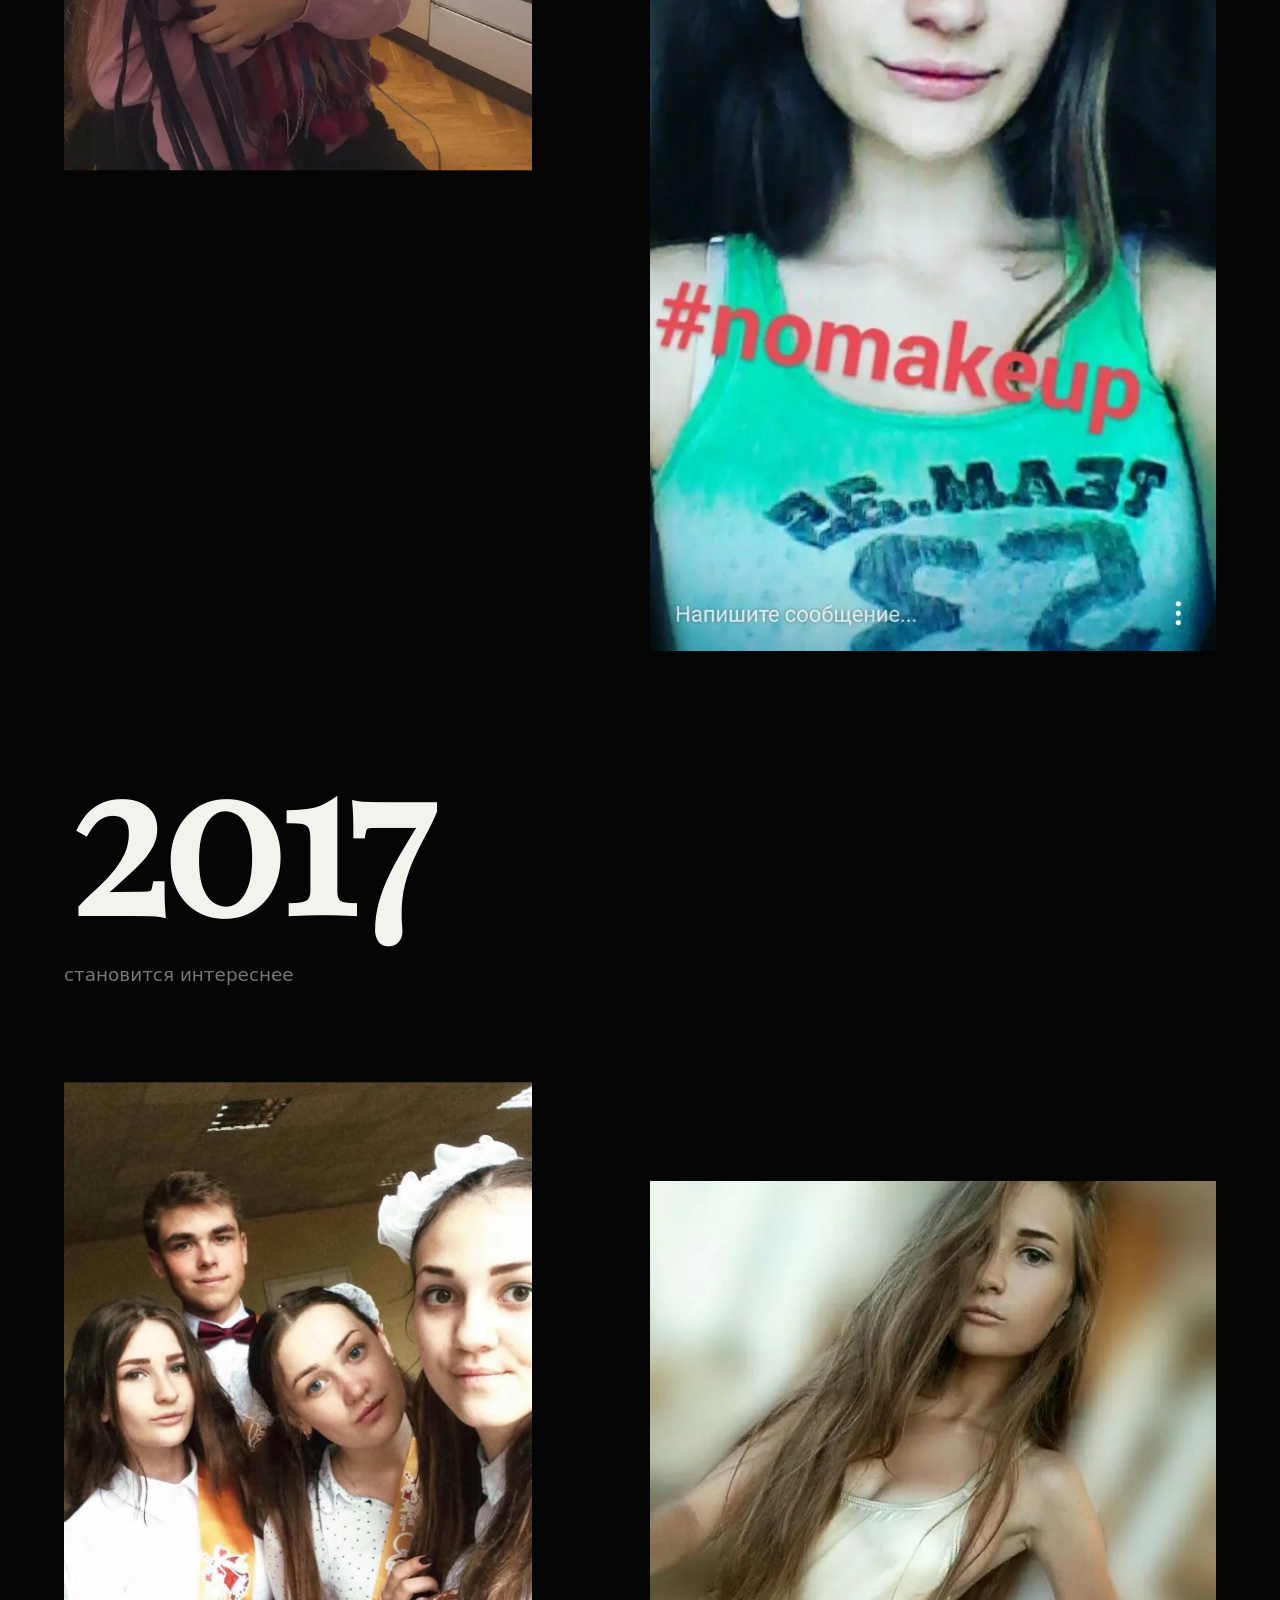
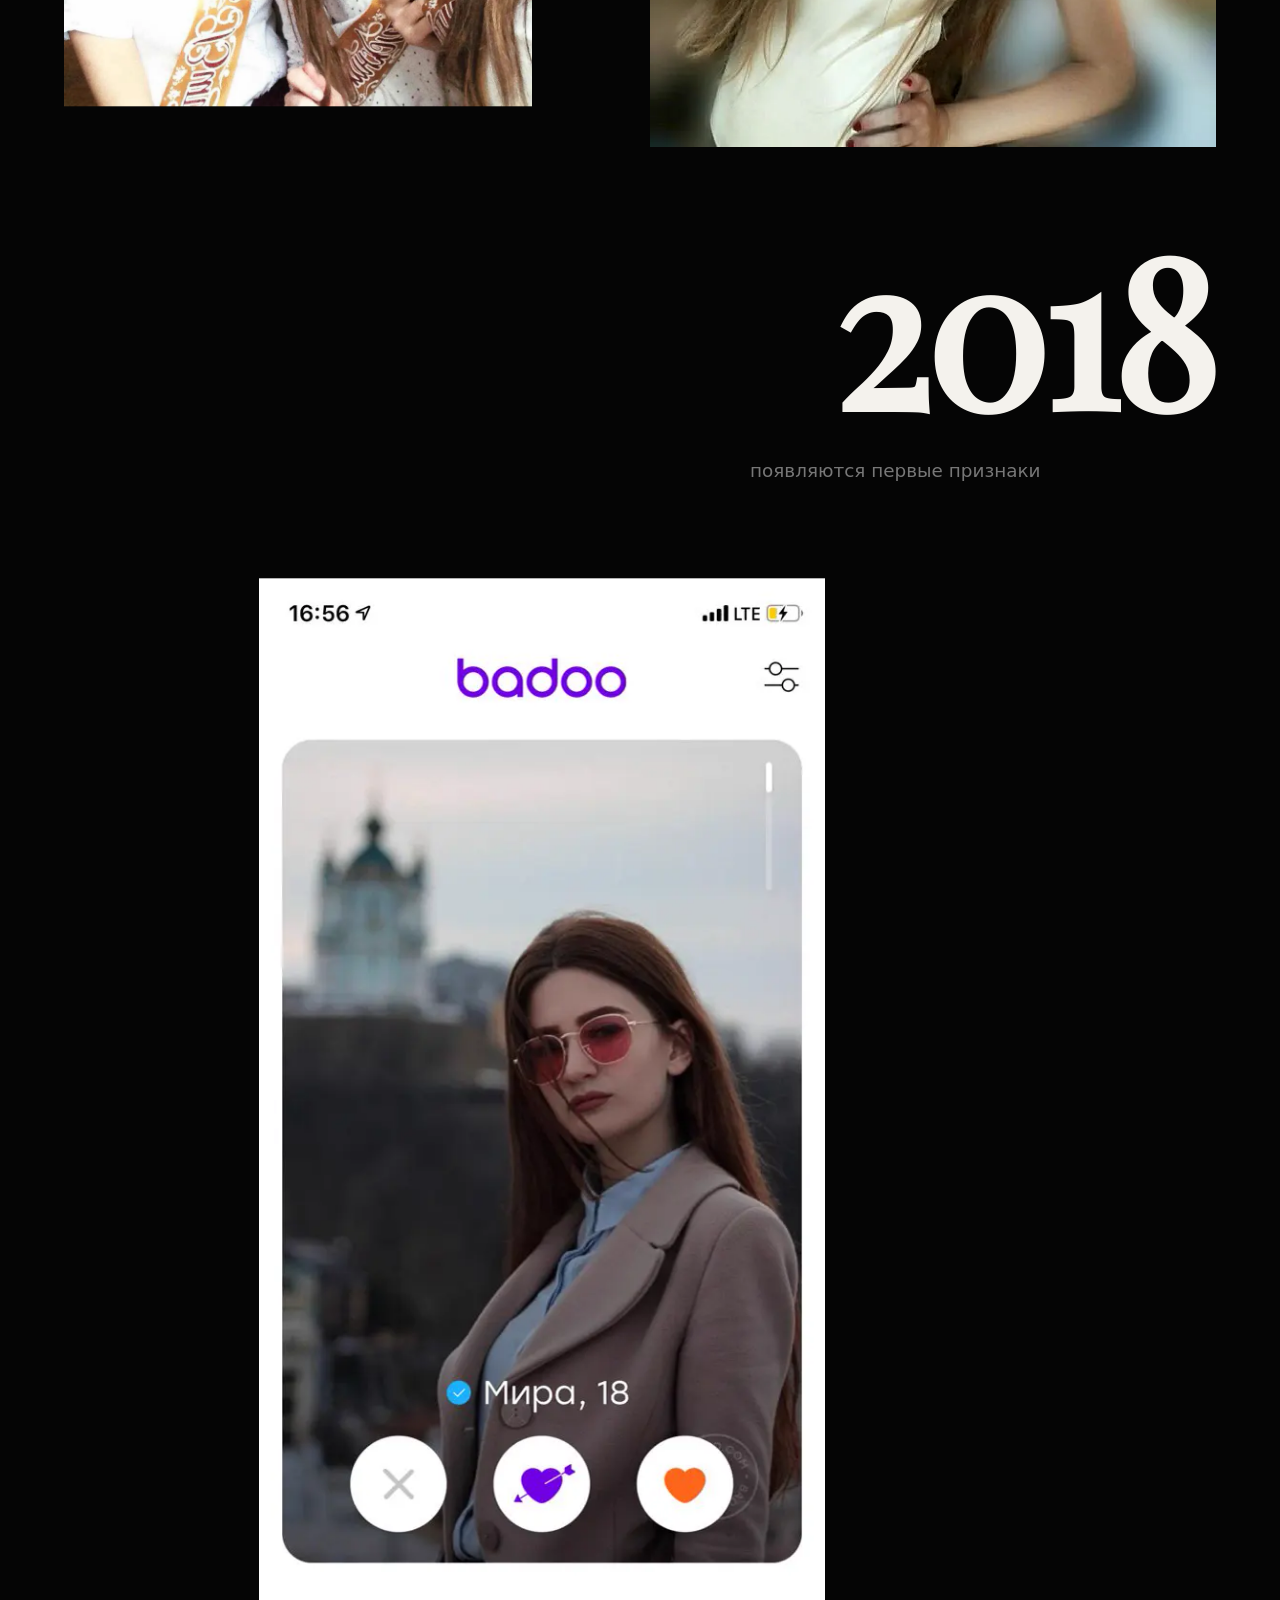
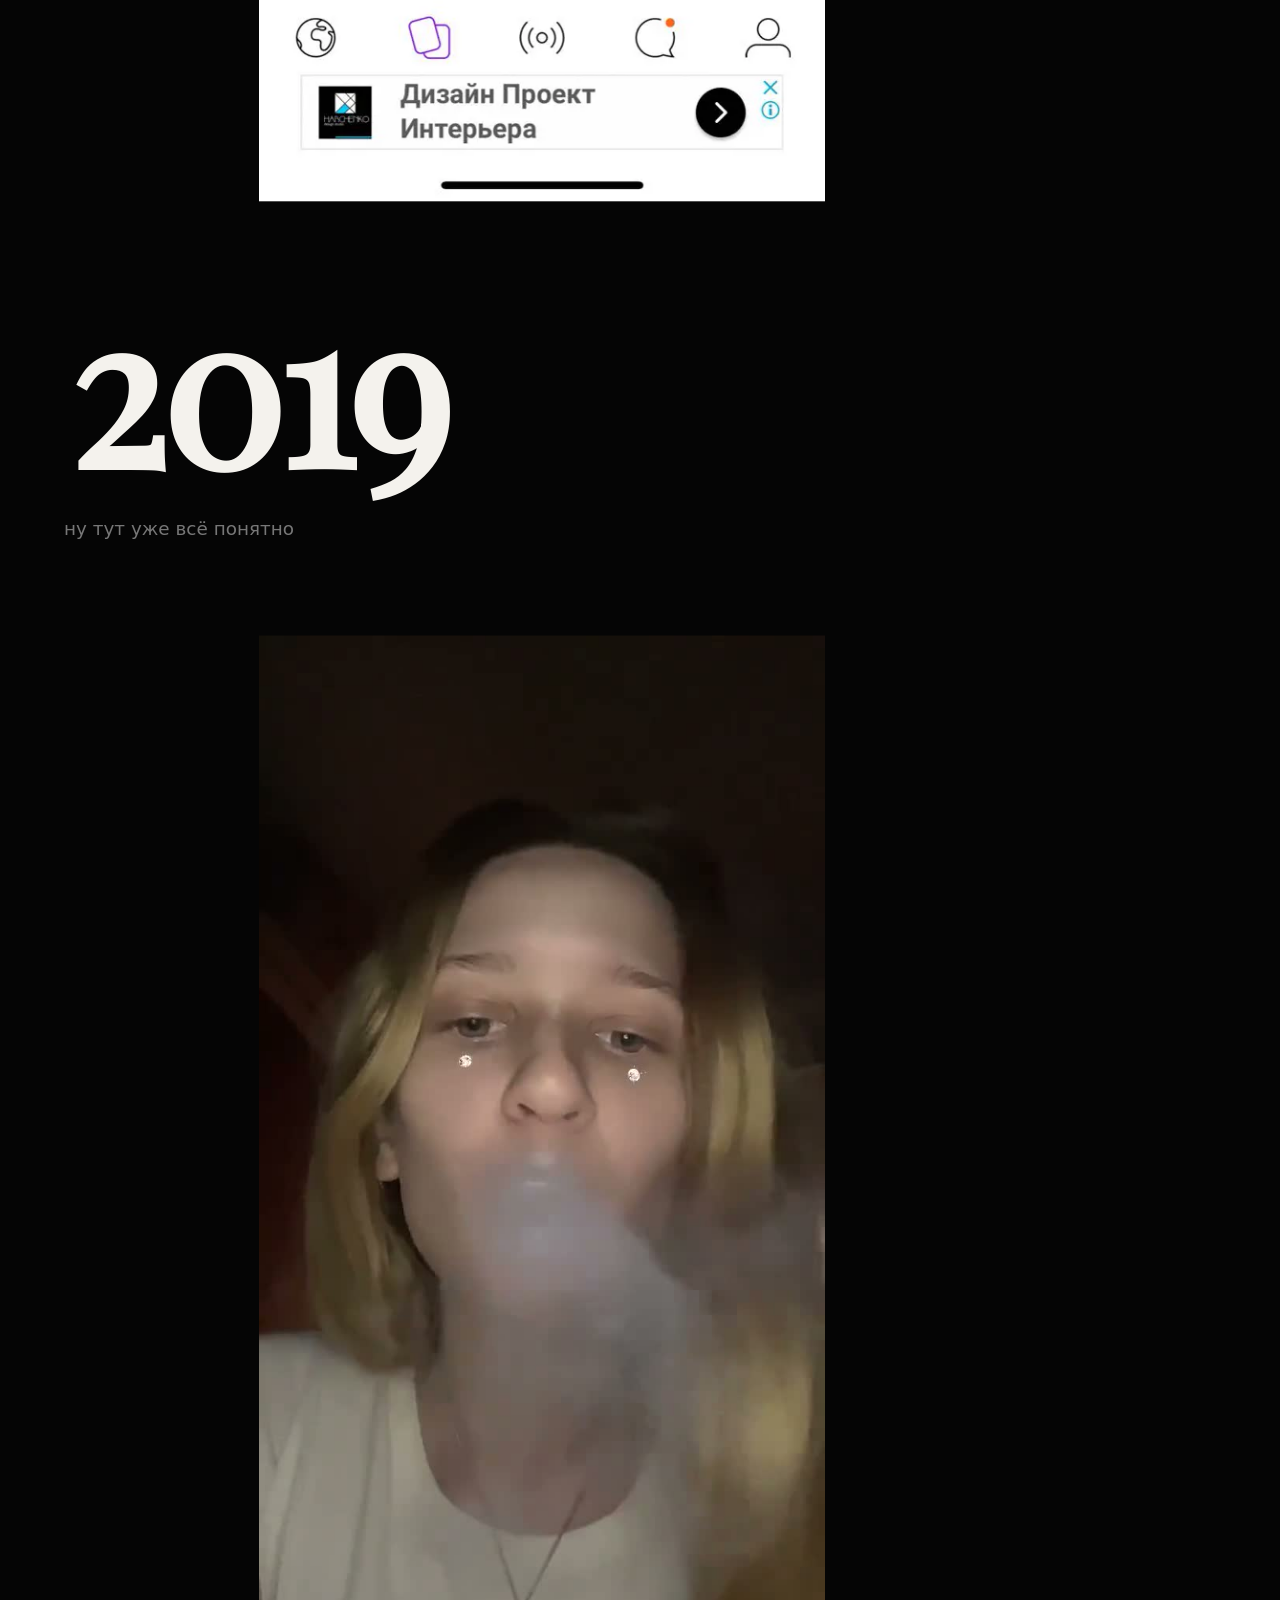
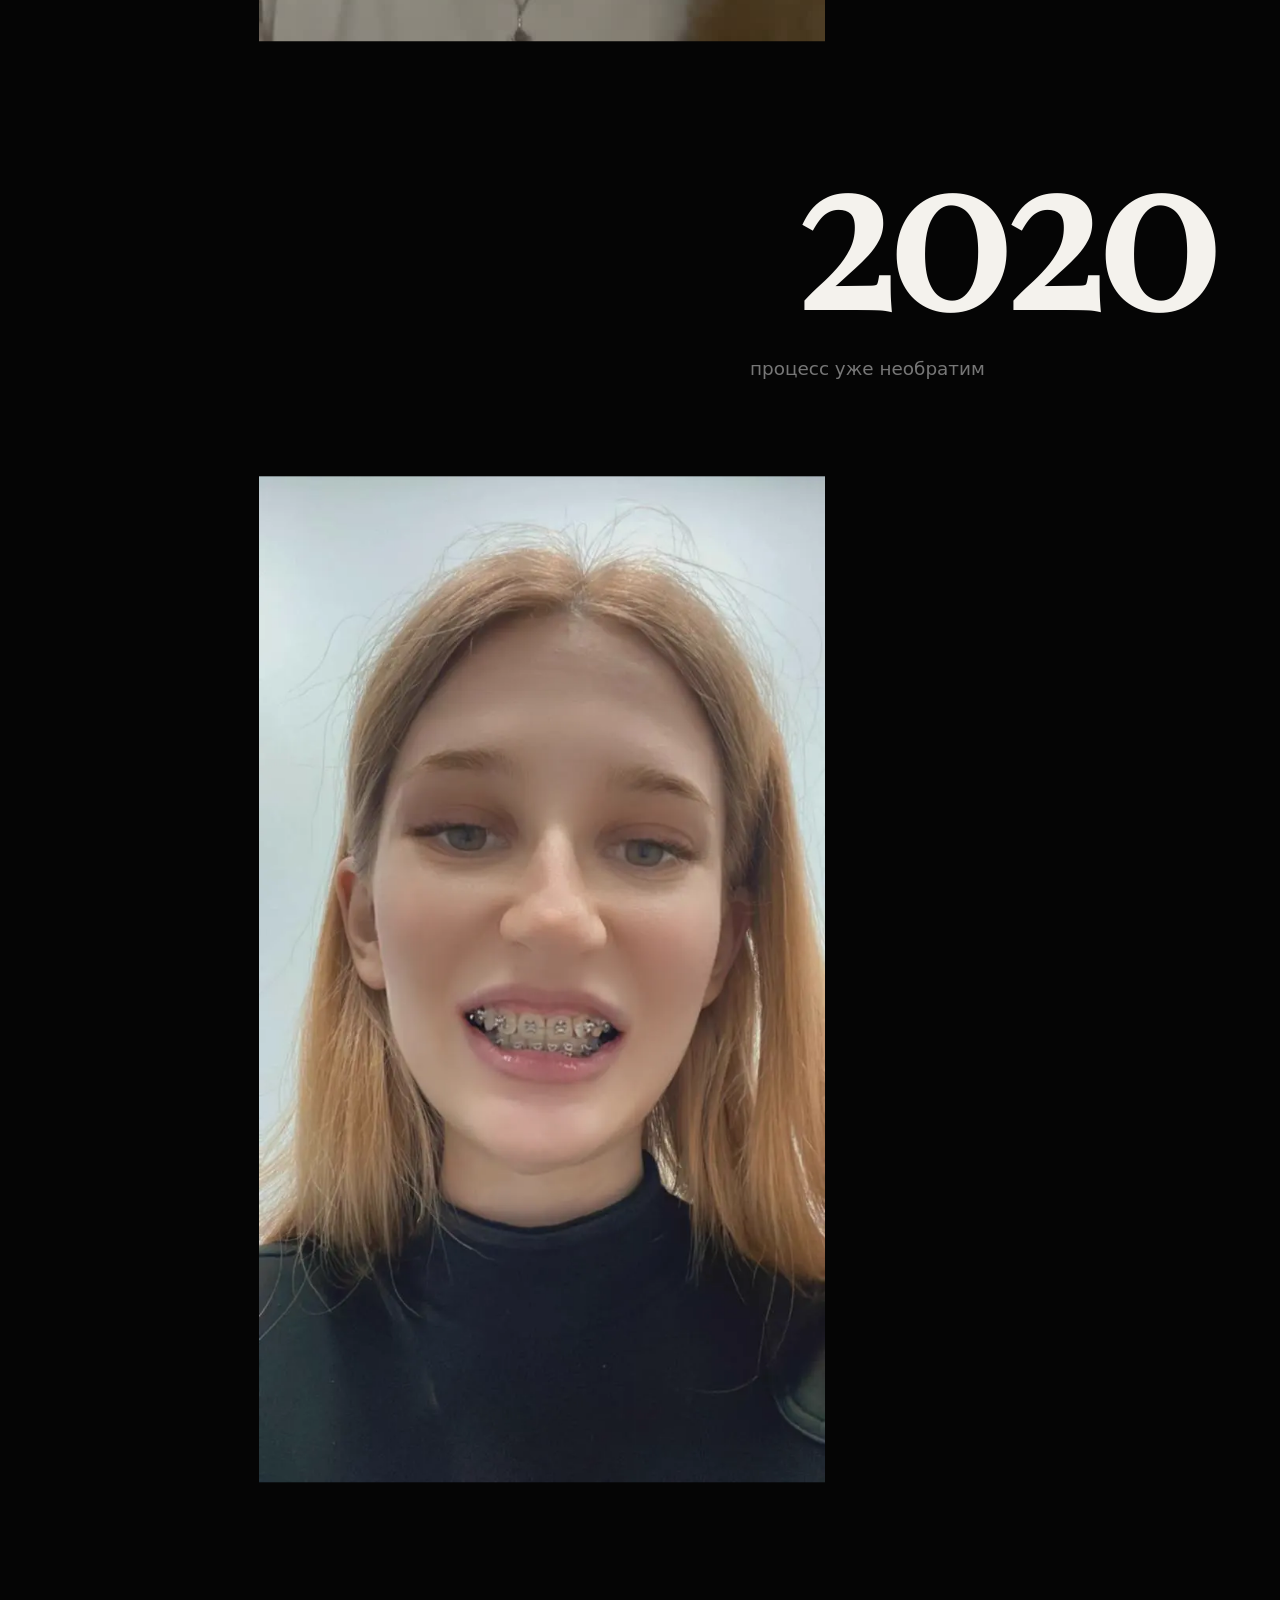
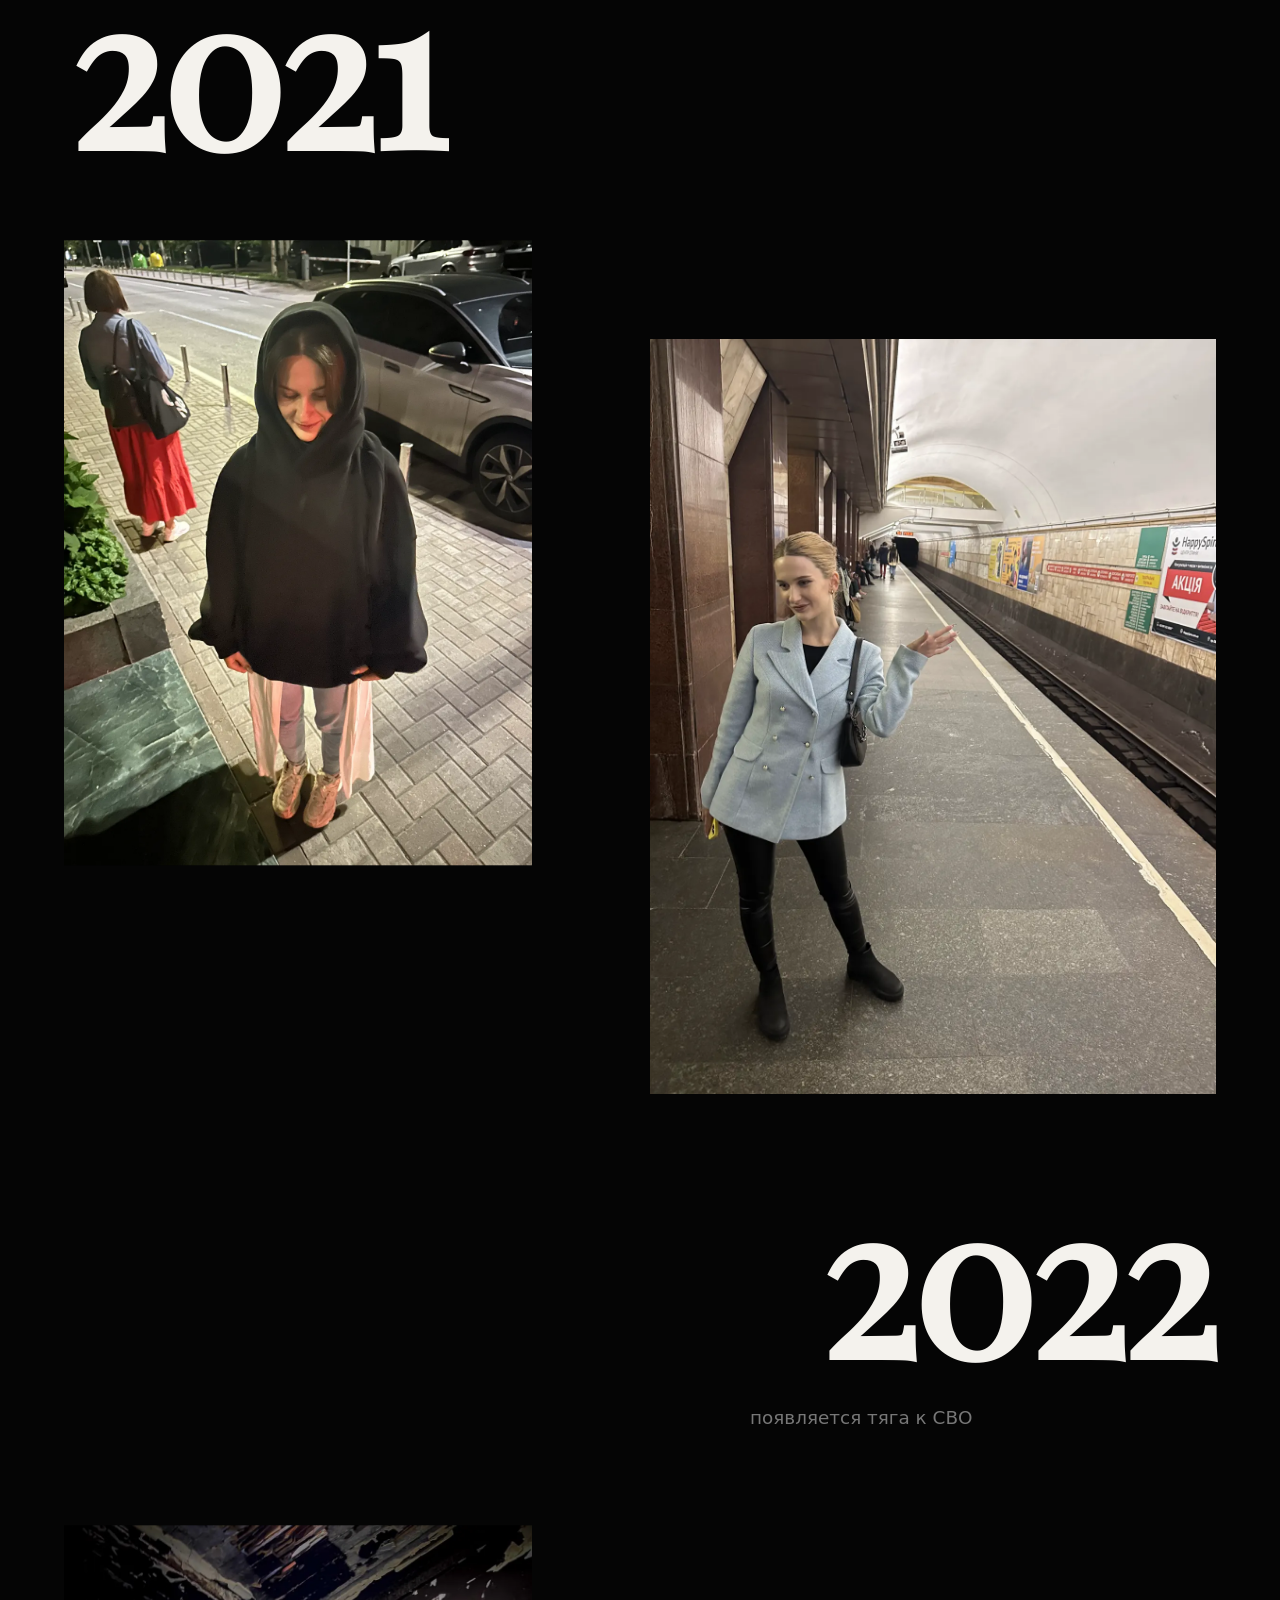
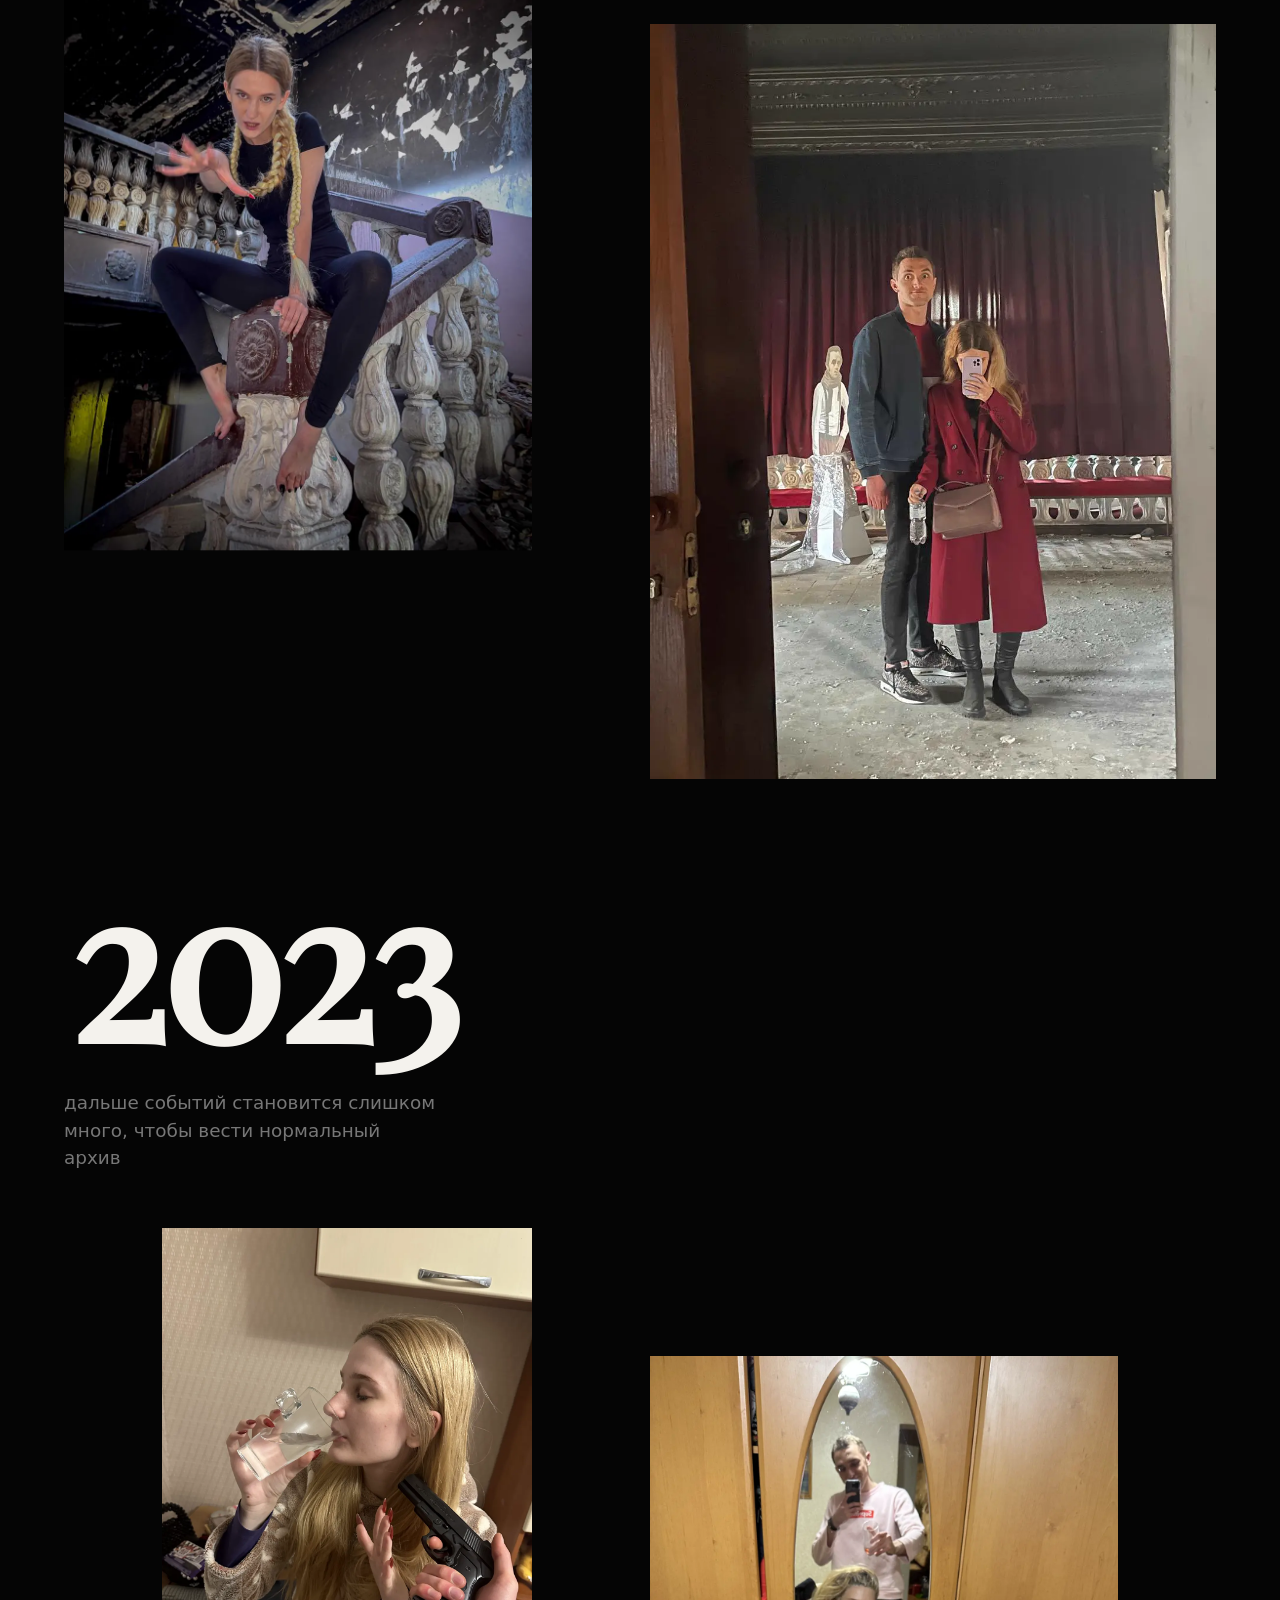
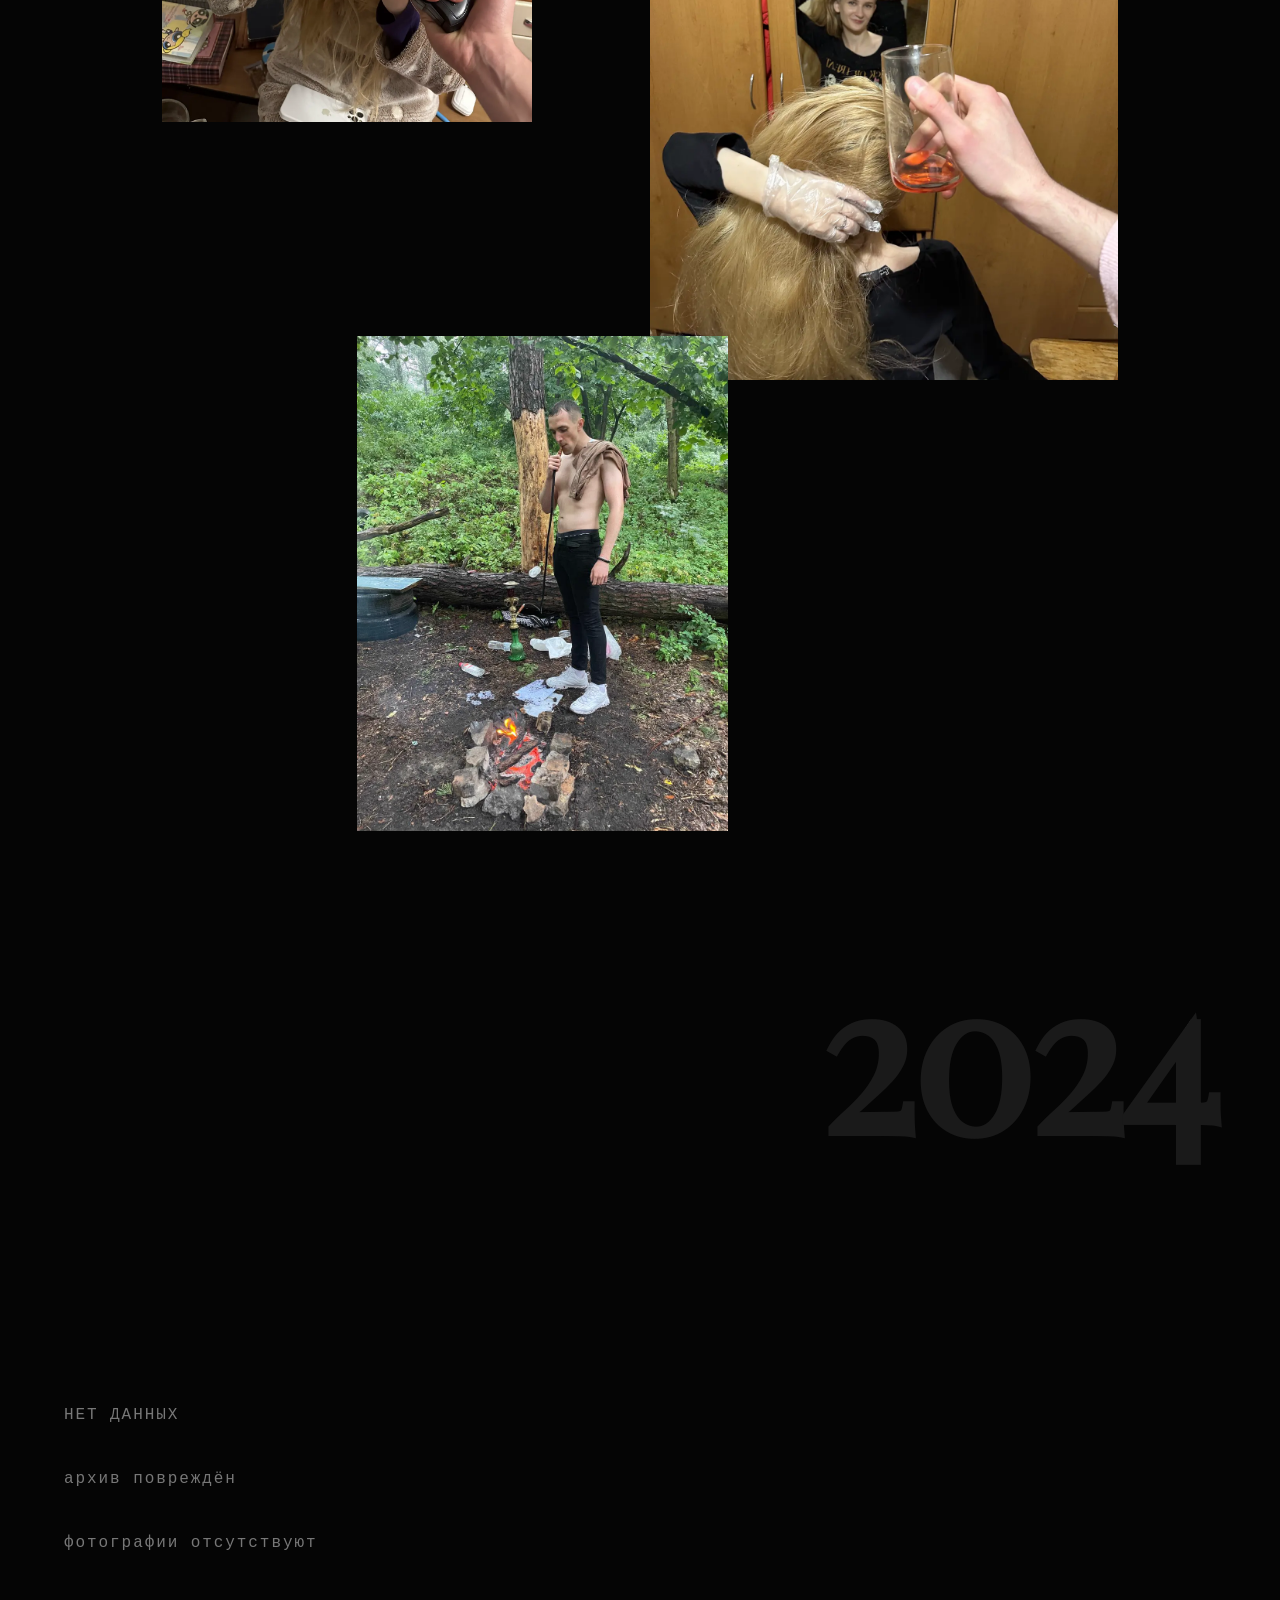
==== commit 65665ba8: "Phase 4: Sur-Ron showcase, longer games, reworked gift reveal Replaces the Sur-Ron customization blo" ====
--- a/index.html
+++ b/index.html
@@ -149,24 +149,28 @@
      or captures input just because you scrolled past it.
      ============================================================ -->
 <section class="chapter chapter--games" id="games" aria-label="Мини-игры">
+  <!-- Picks up directly from 554+ КАЛЬЯНОВ in the statistics. -->
   <div class="games__lead">
-    <p class="lead-line" data-lead-line>ДОСТАТОЧНО СТАТИСТИКИ.</p>
-    <p class="lead-line" data-lead-line>ПРОВЕРИМ НА ПРАКТИКЕ.</p>
+    <p class="lead-line" data-lead-line>КСТАТИ ОБ УГЛЯХ...</p>
   </div>
 
   <article class="game" id="game-coal" data-game="coal">
-    <p class="kicker">ЗАДАНИЕ 01</p>
     <h3 class="display display--m">ЛОВИ УГОЛЬ</h3>
     <div class="game__stage" data-game-stage="coal">
       <div class="game__hud">
         <span class="hud__label">УГЛИ</span>
-        <span class="hud__value" data-hud="coal">00 / 10</span>
+        <span class="hud__value" data-hud="coal">00 / 50</span>
       </div>
     </div>
   </article>
 
+  <!-- between the coal and the bike -->
+  <div class="games__link">
+    <p class="lead-line" data-lead-line>ЛАДНО.</p>
+    <p class="lead-line" data-lead-line>С ЭТИМ СПРАВИЛАСЬ.</p>
+  </div>
+
   <article class="game" id="game-surron" data-game="surron">
-    <p class="kicker">ЗАДАНИЕ 02</p>
     <h3 class="display display--m">НЕ РАЗБЕЙСЯ</h3>
     <div class="game__stage" data-game-stage="surron">
       <div class="game__hud">
@@ -176,13 +180,21 @@
     </div>
   </article>
 
+  <!-- between the bike and the water -->
+  <div class="games__link">
+    <p class="lead-line" data-lead-line>А ТЕПЕРЬ ТУДА,</p>
+    <p class="lead-line" data-lead-line>КУДА БАЙК ПОКА НЕ УМЕЕТ.</p>
+  </div>
+
   <article class="game game--deep" id="game-diving" data-game="diving">
-    <p class="kicker">ЗАДАНИЕ 03</p>
     <h3 class="display display--m">ГЛУБЖЕ</h3>
     <div class="game__stage" data-game-stage="diving">
-      <div class="game__hud">
-        <span class="hud__label">НАЙДЕНО</span>
-        <span class="hud__value" data-hud="diving">0 / 3</span>
+      <!-- Per-category tally. Each line updates independently. -->
+      <div class="game__hud game__hud--list">
+        <span class="hud__row"><span class="hud__label">СЕРЁЖКИ</span><span class="hud__value hud__value--sm" data-hud-cat="earring">0 / 5</span></span>
+        <span class="hud__row"><span class="hud__label">REVO</span><span class="hud__value hud__value--sm" data-hud-cat="revo">0 / 5</span></span>
+        <span class="hud__row"><span class="hud__label">КЛЮЧИ</span><span class="hud__value hud__value--sm" data-hud-cat="keys">0 / 5</span></span>
+        <span class="hud__row hud__row--total"><span class="hud__label">ВСЕГО</span><span class="hud__value" data-hud="diving">0 / 15</span></span>
       </div>
     </div>
   </article>
@@ -190,22 +202,68 @@
 
 
 <!-- ============================================================
-     CHAPTER 07 - SUR-RON
-     Three controls that each change the real photograph: which of
-     the five stills is shown, the headlight, and the underglow.
-     Built by js/customization.js.
-     ============================================================ -->
-<section class="chapter chapter--config" id="config" aria-label="Кастомизация Sur-Ron">
-  <header class="config__intro">
+     CHAPTER 07 - SUR-RON SHOWCASE
+
+     A campaign, not a configurator. The bike is introduced, three
+     characteristics land one at a time, the poster pays it off,
+     and then the last characteristic turns into the reason the
+     next chapter exists.
+
+     Scroll behaviour is wired in js/scroll.js (showcase()).
+     ============================================================ -->
+<section class="chapter chapter--showcase" id="showcase" aria-label="Sur-Ron Light Bee X">
+
+  <header class="showcase__intro">
     <p class="kicker">ГЛАВА 07</p>
-    <h2 class="display display--l">LIGHT BEE X</h2>
+    <h2 class="display display--l showcase__wordmark">SUR-RON</h2>
+    <p class="showcase__model">LIGHT BEE X</p>
   </header>
 
-  <div class="config">
-    <div class="config__stage" data-config-stage>
-      <p class="config__placeholder">SUR-RON LIGHT BEE X - ЧЁРНЫЙ</p>
-    </div>
-    <div class="config__ui" data-config-ui></div>
+  <!-- the bike itself, pinned and drifting behind the type -->
+  <div class="showcase__hero" data-showcase-hero>
+    <div class="showcase__glow" aria-hidden="true"></div>
+    <picture>
+      <source data-hero-webp type="image/webp">
+      <img data-hero-img alt="Sur-Ron Light Bee X" decoding="async" loading="lazy">
+    </picture>
+  </div>
+
+  <!-- three characteristics, revealed one at a time -->
+  <dl class="specs">
+    <div class="spec" data-spec>
+      <dt class="spec__key">СКОРОСТЬ</dt>
+      <dd class="spec__val">ДОСТАТОЧНО</dd>
+    </div>
+    <div class="spec" data-spec>
+      <dt class="spec__key">ВЕС</dt>
+      <dd class="spec__val">ДОСТАТОЧНО МАЛО</dd>
+    </div>
+    <!-- the one the chapter is actually about -->
+    <div class="spec spec--loud" data-spec>
+      <dt class="spec__key">ВЕРОЯТНОСТЬ НАЕБНУТЬСЯ</dt>
+      <dd class="spec__val">ДОСТАТОЧНО ВЫСОКАЯ</dd>
+    </div>
+  </dl>
+
+  <!-- the campaign poster: the payoff, given a whole screen -->
+  <figure class="poster" data-poster>
+    <picture>
+      <source data-poster-webp type="image/webp">
+      <img data-poster-img alt="Sur-Ron Light Bee X - постер" decoding="async" loading="lazy">
+    </picture>
+    <div class="poster__sweep" aria-hidden="true"></div>
+  </figure>
+
+  <!-- callback to the statistics chapter. The original 60+ stays
+       exactly where it was; this is a deliberate repeat. -->
+  <div class="callback" data-callback>
+    <p class="callback__num">60<span class="stat__plus">+</span></p>
+    <p class="callback__label">ТРАВМ</p>
+  </div>
+
+  <div class="showcase__turn" data-showcase-turn>
+    <p class="outro__line" data-outro-line>И ВОТ С ПОСЛЕДНИМ ПУНКТОМ</p>
+    <p class="outro__line" data-outro-line>НАДО ЧТО-ТО ДЕЛАТЬ.</p>
   </div>
 </section>
 
@@ -222,22 +280,23 @@
 <section class="chapter chapter--gift" id="gift" aria-label="Подарок">
   <div class="gift" data-gift>
 
-    <!-- 1. the setup -->
-    <p class="gift__setup" data-gift-setup>КОЕ-ЧЕГО ВСЁ-ТАКИ НЕ ХВАТАЕТ.</p>
-
-    <!-- 2 + 4. TMNT enters, comic framing -->
+    <!-- 1. black, a pause, then the idea. Follows straight on from
+         "И ВОТ С ПОСЛЕДНИМ ПУНКТОМ НАДО ЧТО-ТО ДЕЛАТЬ." -->
+    <p class="gift__setup" data-gift-setup>ЕСТЬ ОДНА ИДЕЯ.</p>
+
+    <!-- 2. TMNT enters, comic framing -->
     <div class="gift__panel" data-gift-panel aria-hidden="true">
       <div class="gift__rays"></div>
       <div class="gift__slot" data-gift-slot></div>
       <div class="gift__halftone"></div>
     </div>
 
-    <!-- 3. -->
-    <p class="gift__tag" data-gift-tag hidden>ЛЕГЕНДАРНЫЙ ПРЕДМЕТ</p>
-    <p class="gift__class" data-gift-class hidden>КЛАСС ЗАЩИТЫ: <b>ЧЕРЕПАХА</b></p>
-
-    <!-- 5. -->
-    <button class="btn btn--acid gift__equip" data-gift-equip hidden>ЭКИПИРОВАТЬ</button>
+    <!-- 3. the actual argument for the gift -->
+    <p class="gift__tag" data-gift-tag hidden>ЭВОЛЮЦИЯ ПРИДУМАЛА ЭТО<br>НЕСКОЛЬКО МИЛЛИОНОВ ЛЕТ НАЗАД.</p>
+    <p class="gift__class" data-gift-class hidden>ДУМАЮ,<br>НАМ ТОЖЕ ПОДОЙДЁТ.</p>
+
+    <!-- 4. -->
+    <button class="btn btn--acid gift__equip" data-gift-equip hidden>ПОКАЗАТЬ →</button>
 
     <!-- 6 + 7. the real thing. Tilt is applied to the inner element
          so the reveal animation and the tilt never fight over the
@@ -253,15 +312,16 @@
       </div>
     </figure>
 
-    <!-- 8. -->
+    <!-- 8. the name of the thing, then what it is worth -->
+    <p class="gift__word" data-gift-word hidden>ТВОЙ ПАНЦИРЬ.</p>
+
     <ul class="gift__stats" data-gift-stats hidden>
       <li>+100 К ЗАЩИТЕ</li>
       <li>+50 К СТИЛЮ</li>
-      <li>+∞ К ЕБАНУТОСТИ</li>
+      <li>−? К ТРАВМАМ</li>
     </ul>
 
-    <!-- 9. -->
-    <p class="gift__word" data-gift-word hidden>ПОДАРОК ДЛЯ ТЕБЯ.</p>
+    <p class="gift__fineprint" data-gift-fine hidden>ЭТО УЖЕ ЗАВИСИТ ОТ ТЕБЯ.</p>
 
     <!-- 11. last laugh, before the quiet chapters -->
     <div class="gift__outro" data-gift-outro></div>
--- a/css/main.css
+++ b/css/main.css
@@ -953,3 +953,176 @@
 /* The intro owns the screen; nothing else shows through it. */
 body.is-locked .audio-toggle,
 body.is-locked .scroll-progress { opacity: 0; pointer-events: none; }
+
+/* ============================================================
+   07 - SUR-RON SHOWCASE
+
+   Replaced the configurator. A campaign, not a product card:
+   black, big type, one bike, one poster. Motion is scroll-driven
+   from js/scroll.js; nothing here animates on its own.
+   ============================================================ */
+
+.chapter--showcase { padding-top: calc(var(--stack) * 1.1); overflow: hidden; }
+
+.showcase__intro { margin-bottom: calc(var(--stack) * 0.6); }
+
+.showcase__wordmark { letter-spacing: -.03em; }
+
+.showcase__model {
+  font-family: var(--mono);
+  font-size: clamp(.8rem, 2.2vw, 1.05rem);
+  letter-spacing: .42em;
+  color: var(--acid);
+  margin: .75rem 0 0;
+}
+
+/* The bike. Sized by width so it stays large on a wide screen and
+   still fits a phone, and never cropped: this is the hero object
+   of the chapter. */
+.showcase__hero {
+  position: relative;
+  display: grid;
+  place-items: center;
+  min-height: 62vh;
+  margin-bottom: var(--stack);
+}
+
+.showcase__hero img {
+  position: relative;
+  z-index: 1;
+  width: min(1000px, 92vw);
+  height: auto;
+  /* A cut-out with no background of its own needs a shadow, or it
+     floats in the black with nothing under it. */
+  filter: drop-shadow(0 40px 70px rgba(0, 0, 0, .9));
+}
+
+/* Controlled light under the bike, in the site's own accent. */
+.showcase__glow {
+  position: absolute;
+  z-index: 0;
+  left: 50%;
+  top: 58%;
+  width: min(900px, 86vw);
+  height: 46%;
+  transform: translate(-50%, -50%);
+  background: radial-gradient(50% 50% at 50% 50%,
+    rgba(215, 255, 0, .16), rgba(215, 255, 0, 0) 70%);
+  filter: blur(14px);
+  pointer-events: none;
+}
+
+/* ---------- the three characteristics ----------------------- */
+
+.specs {
+  display: grid;
+  gap: clamp(3rem, 9vh, 7rem);
+  margin: 0 0 var(--stack);
+  max-width: 52rem;
+}
+
+.spec { margin: 0; }
+
+.spec__key {
+  font-family: var(--mono);
+  font-size: clamp(.7rem, 1.8vw, .85rem);
+  letter-spacing: .3em;
+  color: var(--grey);
+  margin: 0 0 .6rem;
+}
+
+.spec__val {
+  font-family: var(--serif);
+  font-size: clamp(1.8rem, 6vw, 4.5rem);
+  line-height: 1.05;
+  margin: 0;
+  color: var(--off-white);
+}
+
+/* The third one is the joke and the hinge of the whole chapter,
+   so it is the only one that gets the accent and the extra size. */
+.spec--loud .spec__key { color: var(--acid); }
+
+.spec--loud .spec__val {
+  font-size: clamp(2.2rem, 8vw, 6.5rem);
+  color: var(--acid);
+}
+
+/* ---------- the campaign poster ------------------------------
+   Given a whole screen. It carries printed specifications, so it
+   is never cropped and never scaled below what stays readable -
+   on a phone it simply gets a taller section to sit in. */
+
+.poster {
+  position: relative;
+  margin: 0 auto var(--stack);
+  width: min(560px, 88vw);
+  overflow: hidden;
+  border: 1px solid #1a1a1a;
+}
+
+.poster img { width: 100%; height: auto; display: block; }
+
+.poster__sweep {
+  position: absolute;
+  inset: 0;
+  pointer-events: none;
+  background: linear-gradient(105deg,
+    transparent 36%, rgba(255, 255, 255, .13) 50%, transparent 64%);
+  background-size: 300% 100%;
+  background-position: 150% 0;
+}
+
+.poster.is-lit .poster__sweep {
+  animation: poster-sweep 1700ms var(--ease) 250ms 1 both;
+}
+
+@keyframes poster-sweep {
+  from { background-position: 150% 0; }
+  to   { background-position: -50% 0; }
+}
+
+/* ---------- the 60+ callback --------------------------------
+   A deliberate repeat of the statistic from chapter 05. The
+   original is untouched and still lives up there. */
+
+.callback {
+  min-height: 72vh;
+  display: grid;
+  align-content: center;
+  justify-items: start;
+}
+
+.callback__num {
+  font-family: var(--serif);
+  font-size: clamp(5rem, 22vw, 16rem);
+  line-height: .82;
+  letter-spacing: -.03em;
+  margin: 0;
+  font-variant-numeric: tabular-nums;
+}
+
+.callback__label {
+  font-family: var(--grotesk);
+  font-size: clamp(1rem, 3vw, 2rem);
+  letter-spacing: .2em;
+  margin: .5rem 0 0;
+}
+
+.showcase__turn {
+  min-height: 60vh;
+  display: grid;
+  align-content: center;
+  gap: .4rem;
+  max-width: 40rem;
+}
+
+/* ---------- gift: the fine print ---------------------------- */
+
+.gift__fineprint {
+  font-family: var(--mono);
+  font-size: .75rem;
+  letter-spacing: .18em;
+  color: var(--grey);
+  margin: 0;
+}
--- a/css/games.css
+++ b/css/games.css
@@ -162,118 +162,49 @@
 .game__result--win  { color: var(--black); background: var(--acid); }
 .game__result--lose { color: var(--off-white); background: #1a1a1a; }
 
-/* ---------- 07 configurator -------------------------------- */
-
-.config {
-  display: grid;
-  grid-template-columns: 1fr 18rem;
-  gap: var(--gutter);
-  align-items: center;
-}
-
-.config__stage {
-  position: relative;
-  aspect-ratio: 4 / 3;
-  border: 1px solid #1e1e1e;
-  display: grid;
-  place-items: center;
-  background: radial-gradient(60% 60% at 50% 60%, #141414, #070707);
-}
-
-/* The bike itself. object-fit keeps every one of the five stills in
-   proportion regardless of its own aspect ratio. */
-.config__bike {
-  position: relative;
-  z-index: 2;
-  width: 88%;
-  height: 88%;
-  object-fit: contain;
-  transition: opacity 300ms var(--ease);
-}
-
-/* Headlight. A cone of light from the front of the bike, off by
-   default. These are rendered effects over a real photograph, not
-   fake parts pretending to be swappable hardware. */
-.config__beam {
-  position: absolute;
-  z-index: 3;
-  left: 8%;
-  top: 42%;
-  width: 46%;
-  height: 34%;
-  pointer-events: none;
-  opacity: 0;
-  transition: opacity 420ms var(--ease);
-  background: radial-gradient(closest-side at 12% 50%,
-    rgba(255, 240, 200, .55), rgba(255, 240, 200, 0) 78%);
-  clip-path: polygon(0 42%, 0 58%, 100% 100%, 100% 0);
-}
-
-.config__beam[data-mode="warm"] { opacity: .85; }
-.config__beam[data-mode="acid"] {
-  opacity: .9;
-  background: radial-gradient(closest-side at 12% 50%,
-    rgba(215, 255, 0, .5), rgba(215, 255, 0, 0) 78%);
-}
-
-/* Underglow pooling on the floor beneath the bike. */
-.config__under {
-  position: absolute;
-  z-index: 1;
-  left: 12%;
-  right: 12%;
-  bottom: 12%;
-  height: 22%;
-  pointer-events: none;
-  opacity: 0;
-  transition: opacity 420ms var(--ease);
-  background: radial-gradient(50% 60% at 50% 100%,
-    rgba(215, 255, 0, .38), rgba(215, 255, 0, 0) 70%);
-  filter: blur(6px);
-}
-
-.config__under[data-mode="acid"] { opacity: 1; }
-
-.config__caption {
-  position: absolute;
-  z-index: 4;
-  left: 1rem;
-  bottom: .75rem;
-  margin: 0;
-  font-family: var(--mono);
-  font-size: .68rem;
-  letter-spacing: .22em;
-  color: var(--grey);
-}
-
-.config__ui { display: grid; gap: 1.75rem; align-content: start; }
-
-.config__group { display: grid; gap: .6rem; }
-
-.config__name {
-  font-family: var(--mono);
-  font-size: .68rem;
-  letter-spacing: .26em;
-  color: var(--grey);
-}
-
-.config__options { display: flex; flex-wrap: wrap; gap: .4rem; }
-
-.config__opt {
-  font-family: var(--mono);
-  font-size: .7rem;
-  letter-spacing: .12em;
-  padding: .5rem .85rem;
-  border: 1px solid #242424;
-  background: transparent;
-  color: var(--grey);
-  cursor: pointer;
-  transition: color 200ms var(--ease), border-color 200ms var(--ease);
-}
-
-.config__opt:hover { color: var(--off-white); border-color: var(--grey); }
-
-.config__opt[aria-pressed="true"] {
-  color: var(--acid);
-  border-color: var(--acid);
-}
+/* ---------- narrative links between the games ---------------
+   The chapter reads as one continuous run rather than a menu of
+   MISSION 01/02/03, so each game is separated by a line of story
+   instead of a numbered heading. */
+
+.games__link {
+  display: grid;
+  gap: .4rem;
+  min-height: 52vh;
+  align-content: center;
+  margin: var(--stack) 0;
+}
+
+/* ---------- multi-line HUD (diving) -------------------------- */
+
+.game__hud--list {
+  display: grid;
+  gap: .3rem;
+  align-items: start;
+}
+
+.hud__row {
+  display: grid;
+  grid-template-columns: 5.5rem auto;
+  align-items: baseline;
+  gap: .6rem;
+}
+
+.hud__value--sm { font-size: clamp(.85rem, 2vw, 1.05rem); }
+
+.hud__row--total {
+  margin-top: .35rem;
+  padding-top: .35rem;
+  border-top: 1px solid #1e2c38;
+}
+
+/* ---------- overlay actions ---------------------------------
+   Some screens offer a choice (ПРОДОЛЖИТЬ / ЕЩЁ), so the buttons
+   sit in a row that wraps rather than being a single element. */
+
+.game__actions {
+  display: flex;
+  flex-wrap: wrap;
+  gap: .75rem;
+  justify-content: center;
+}
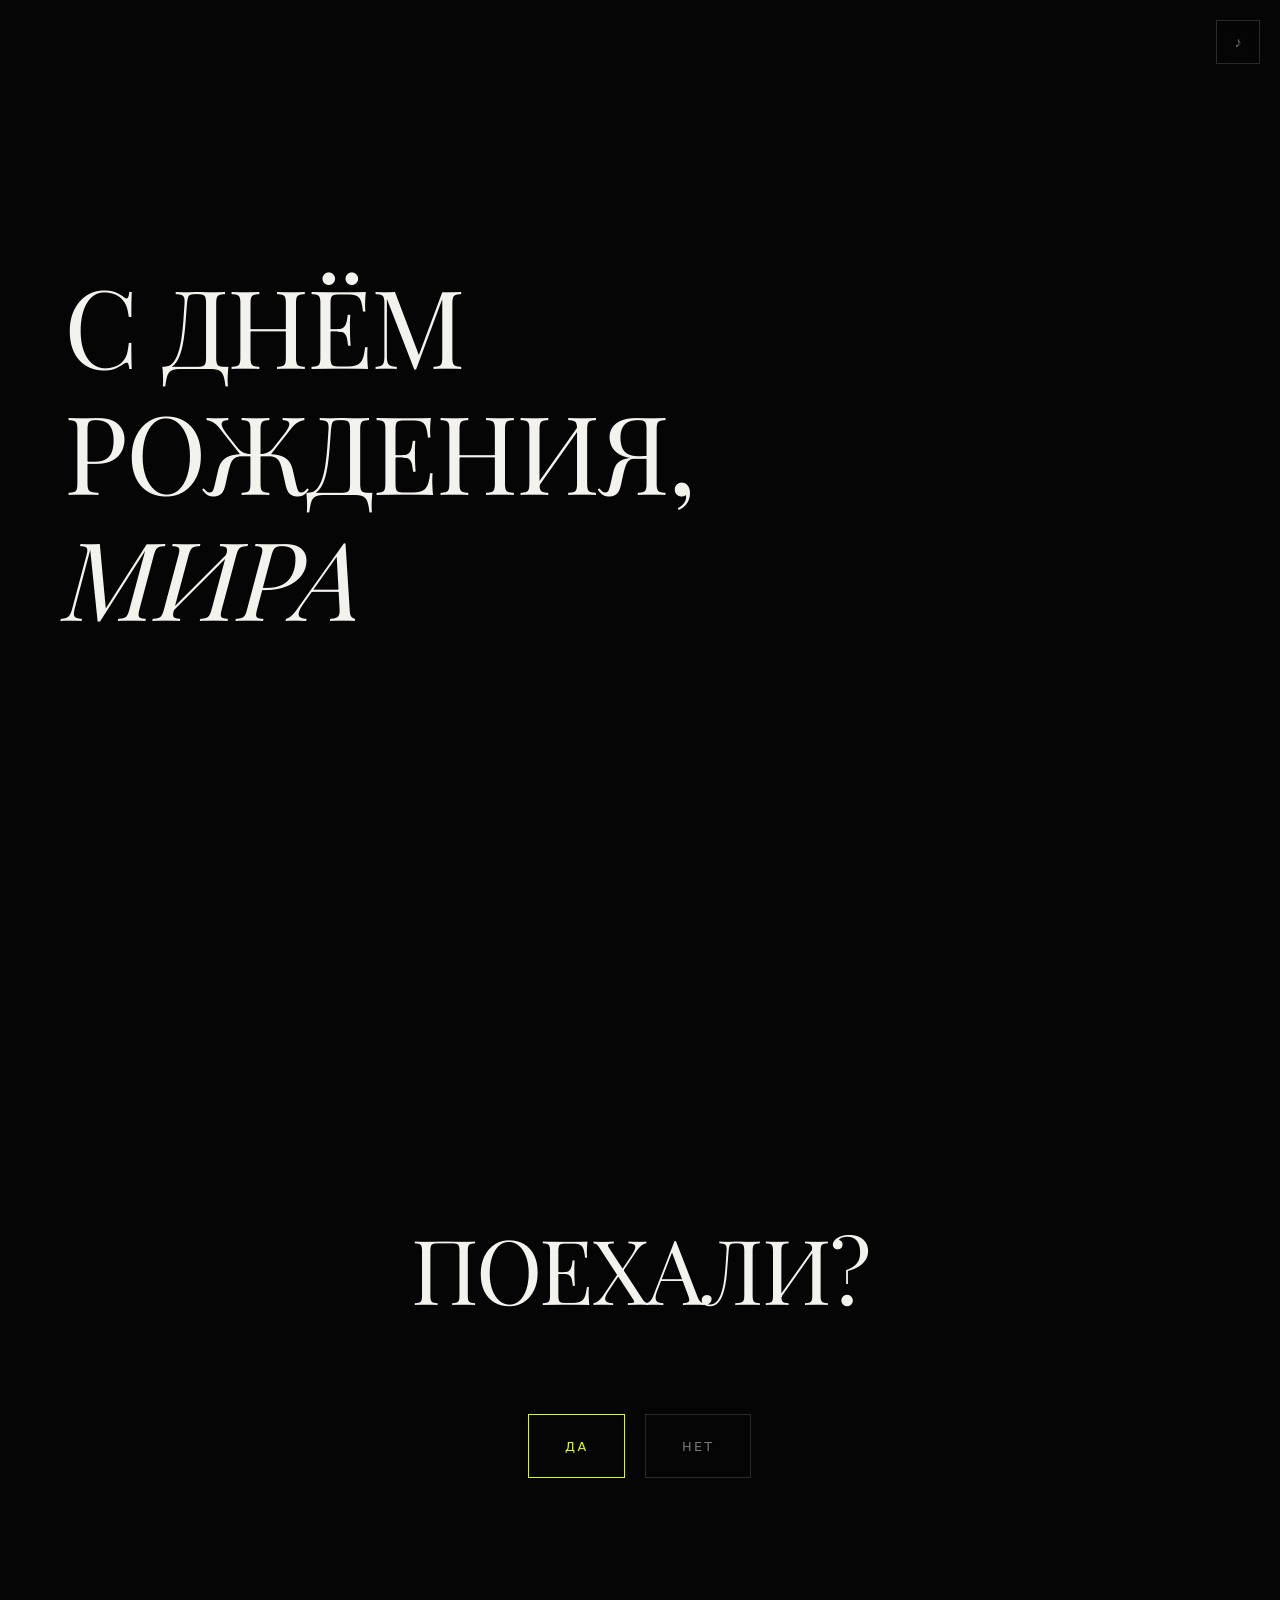
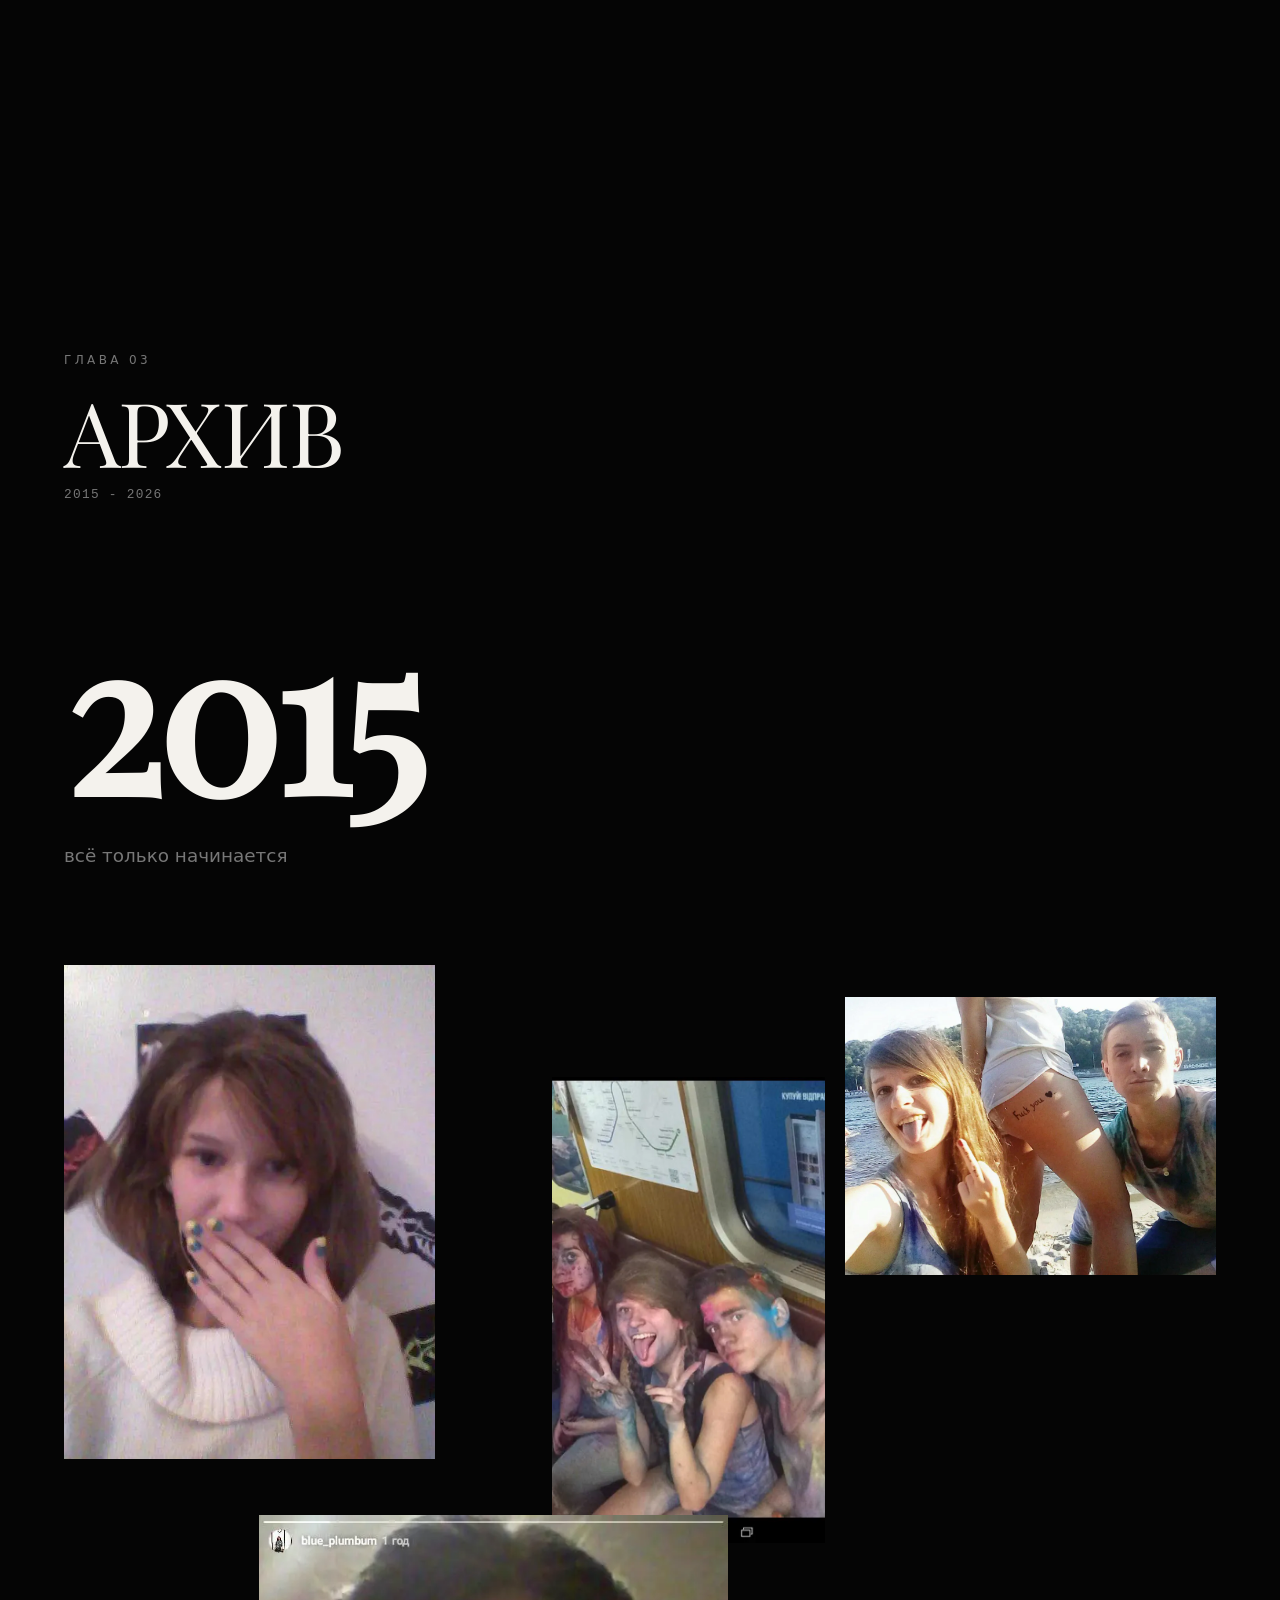
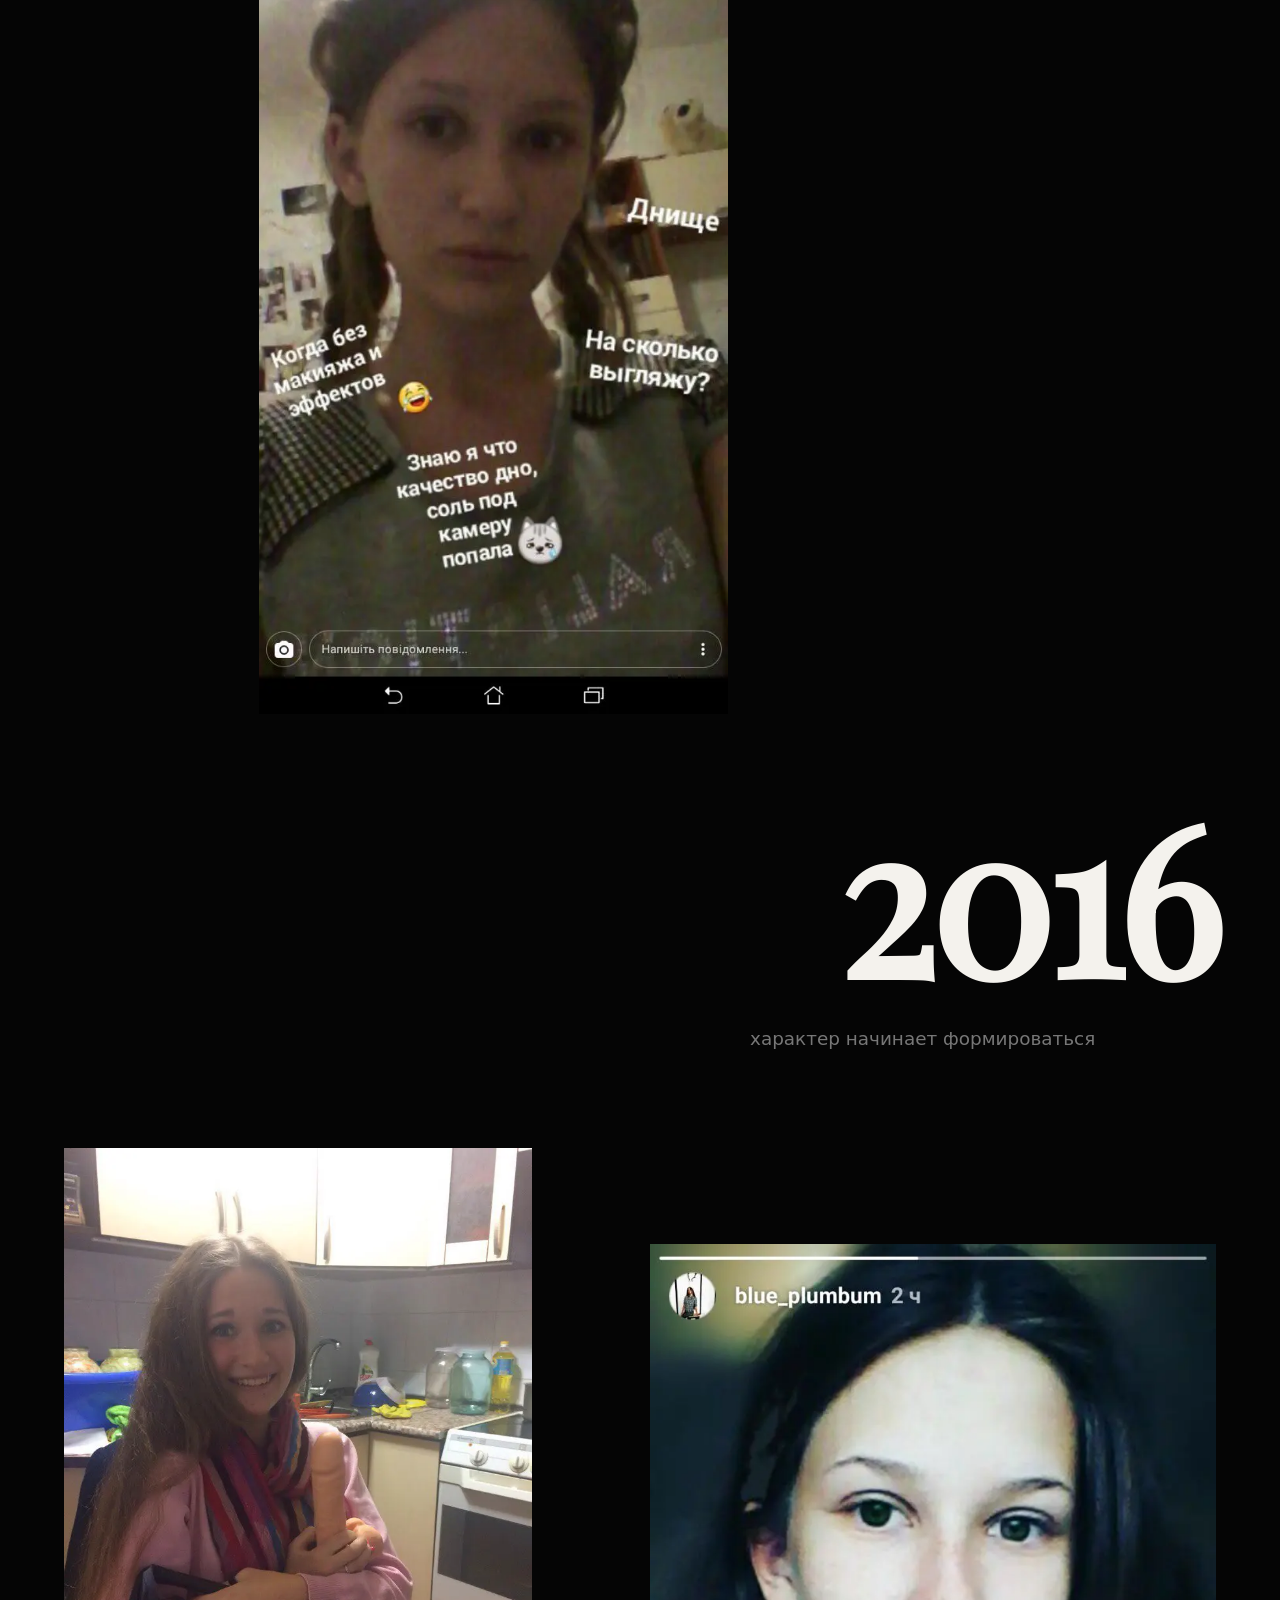
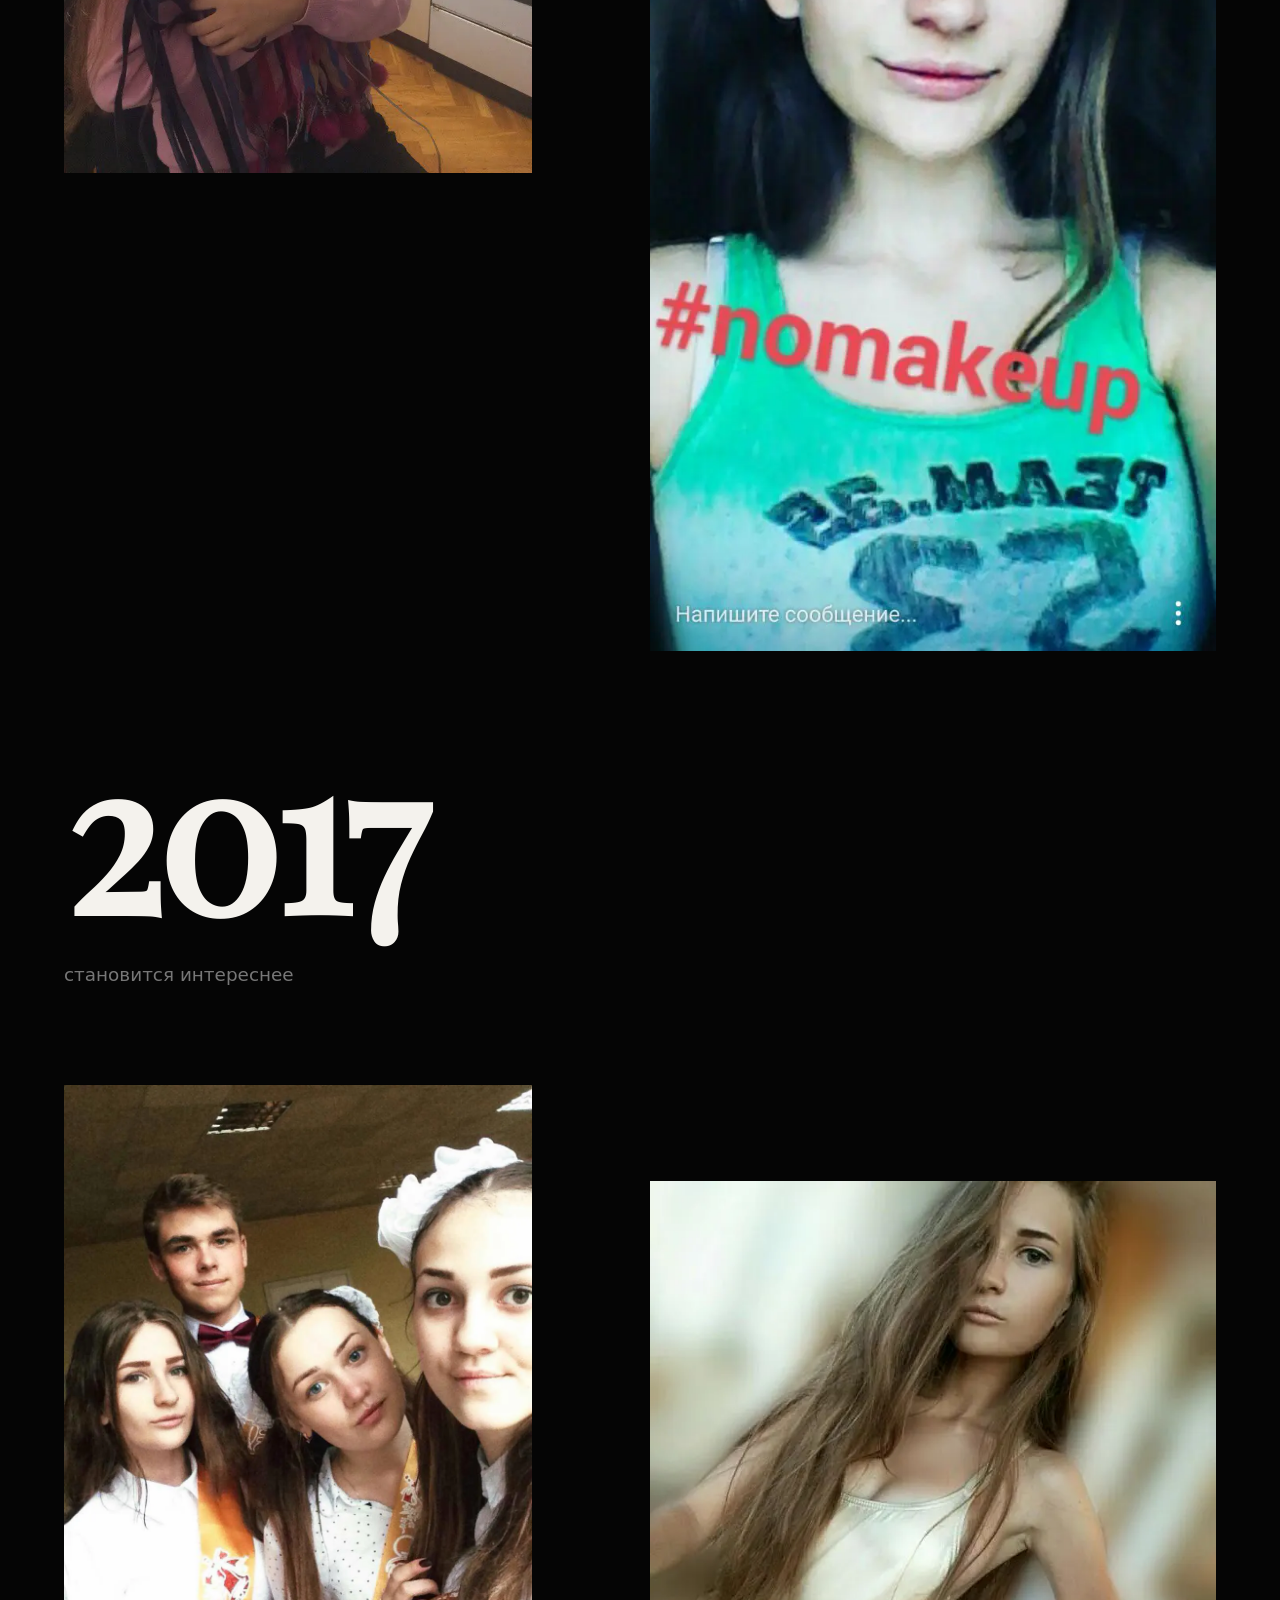
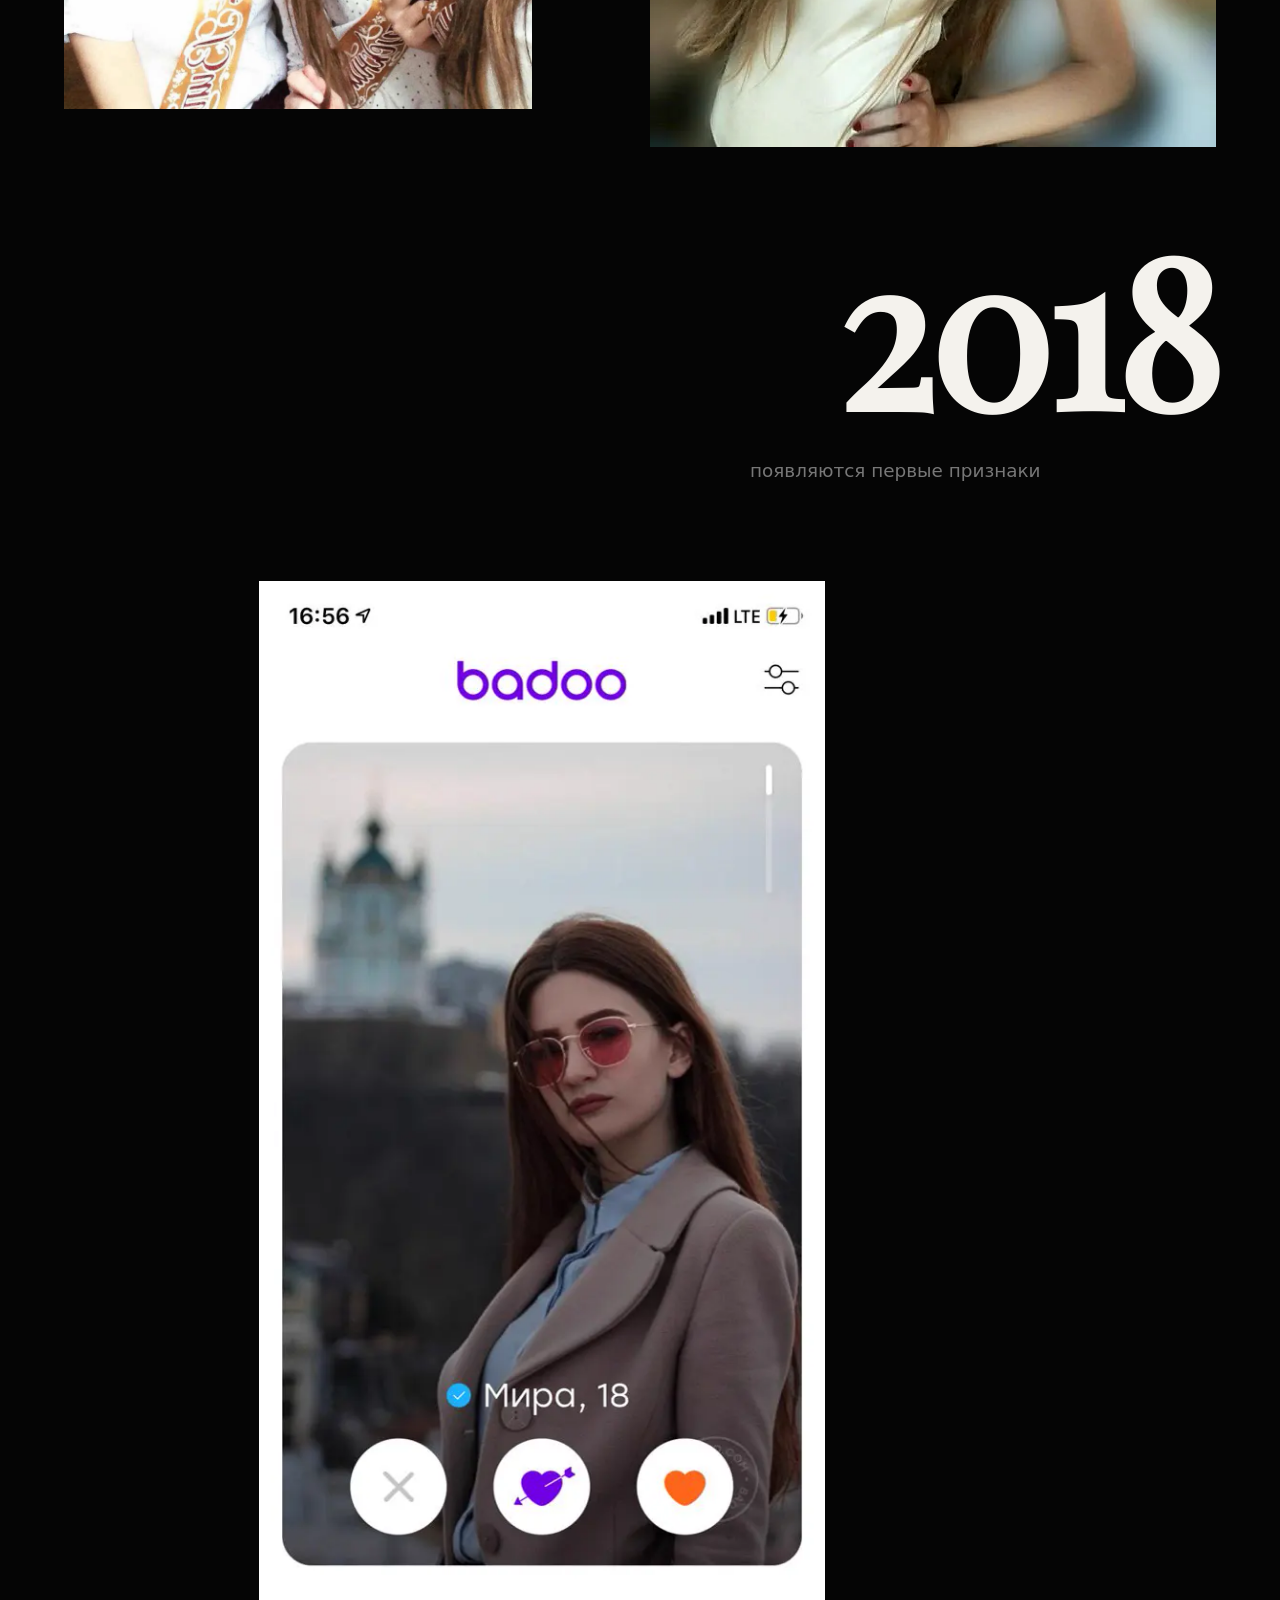
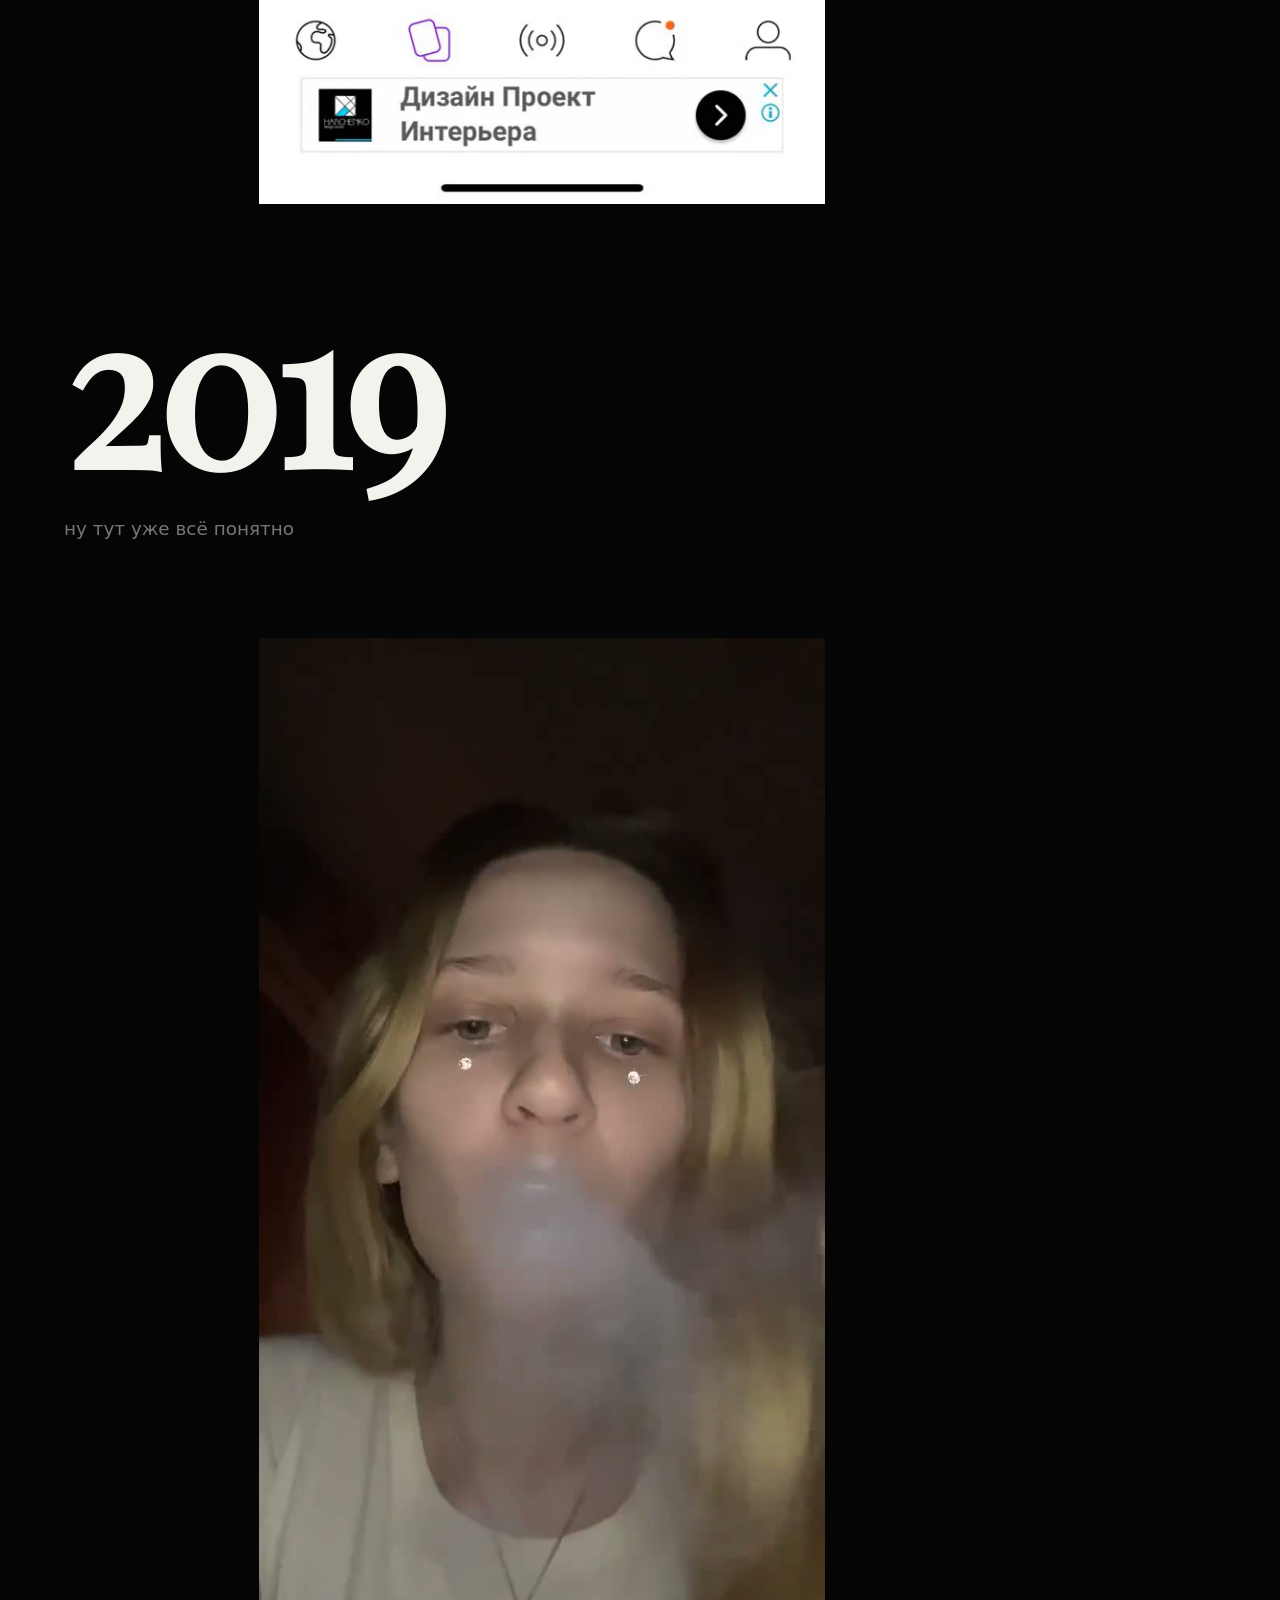
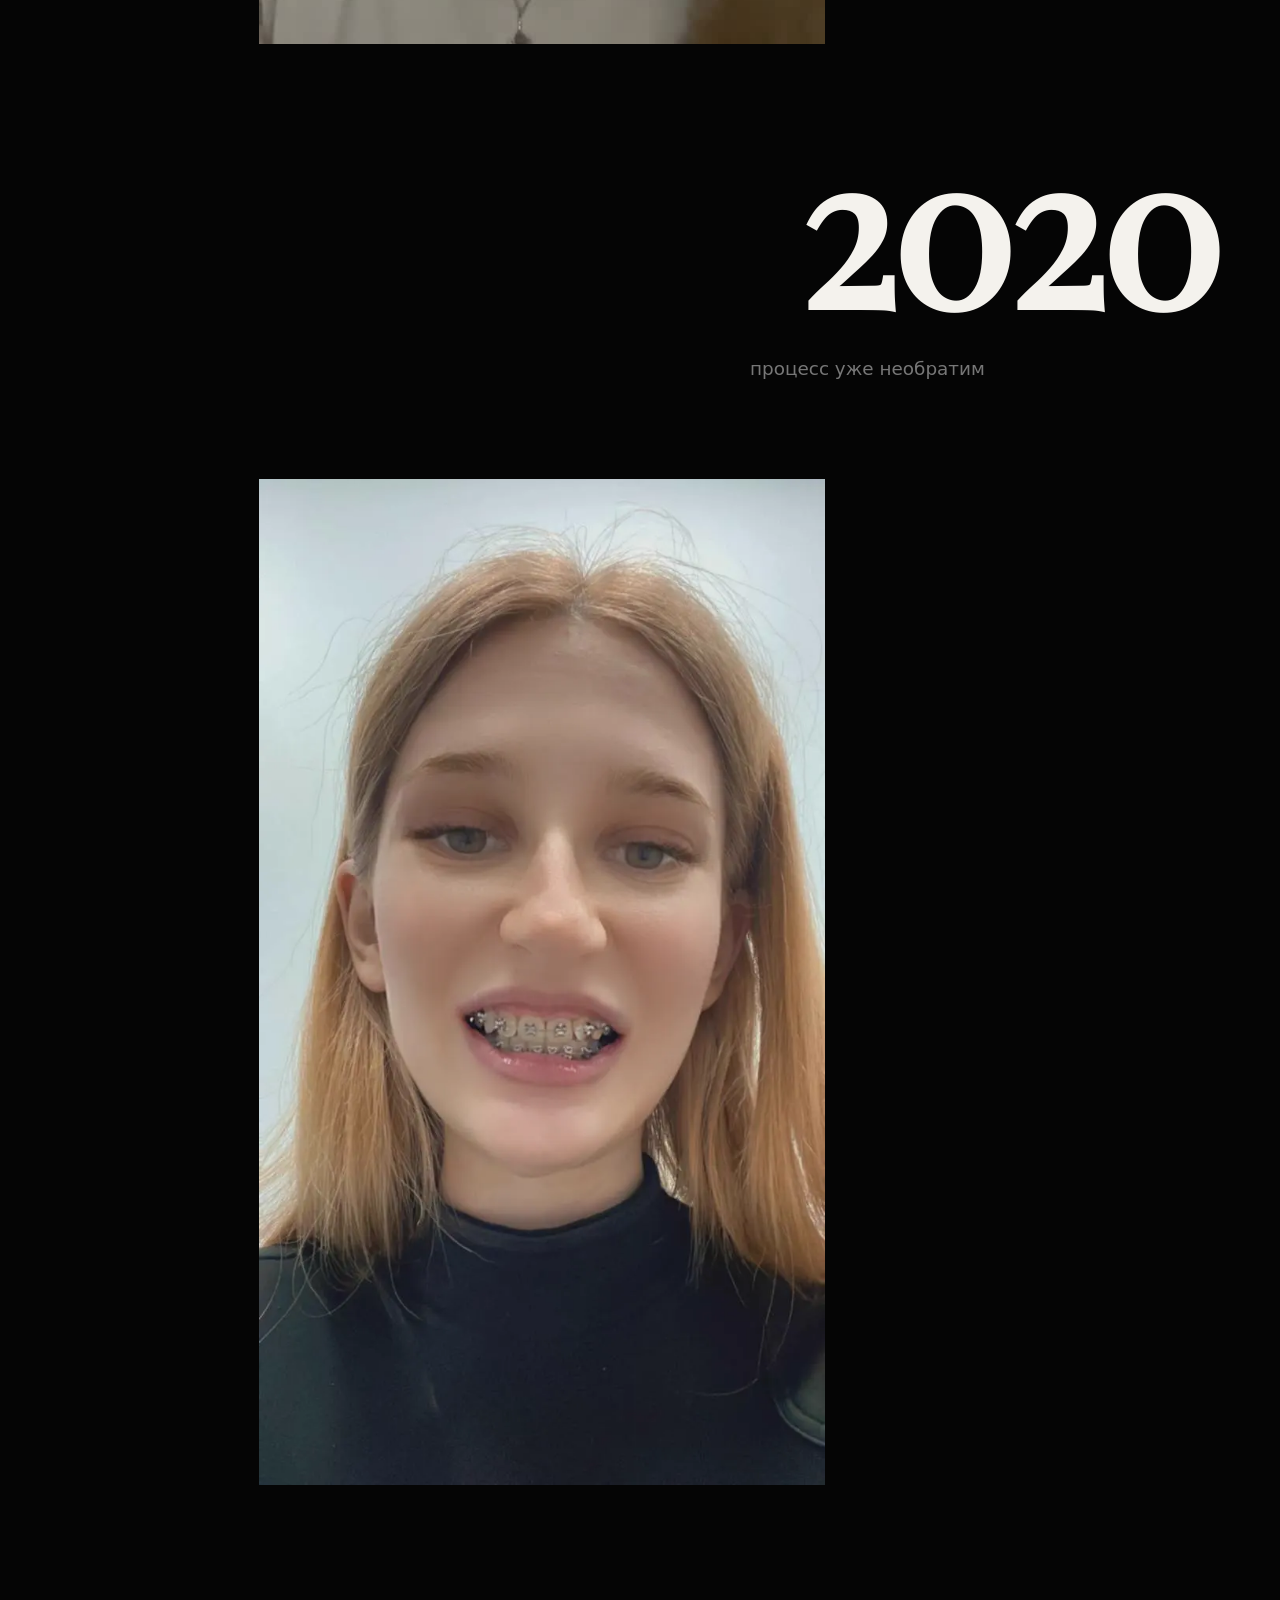
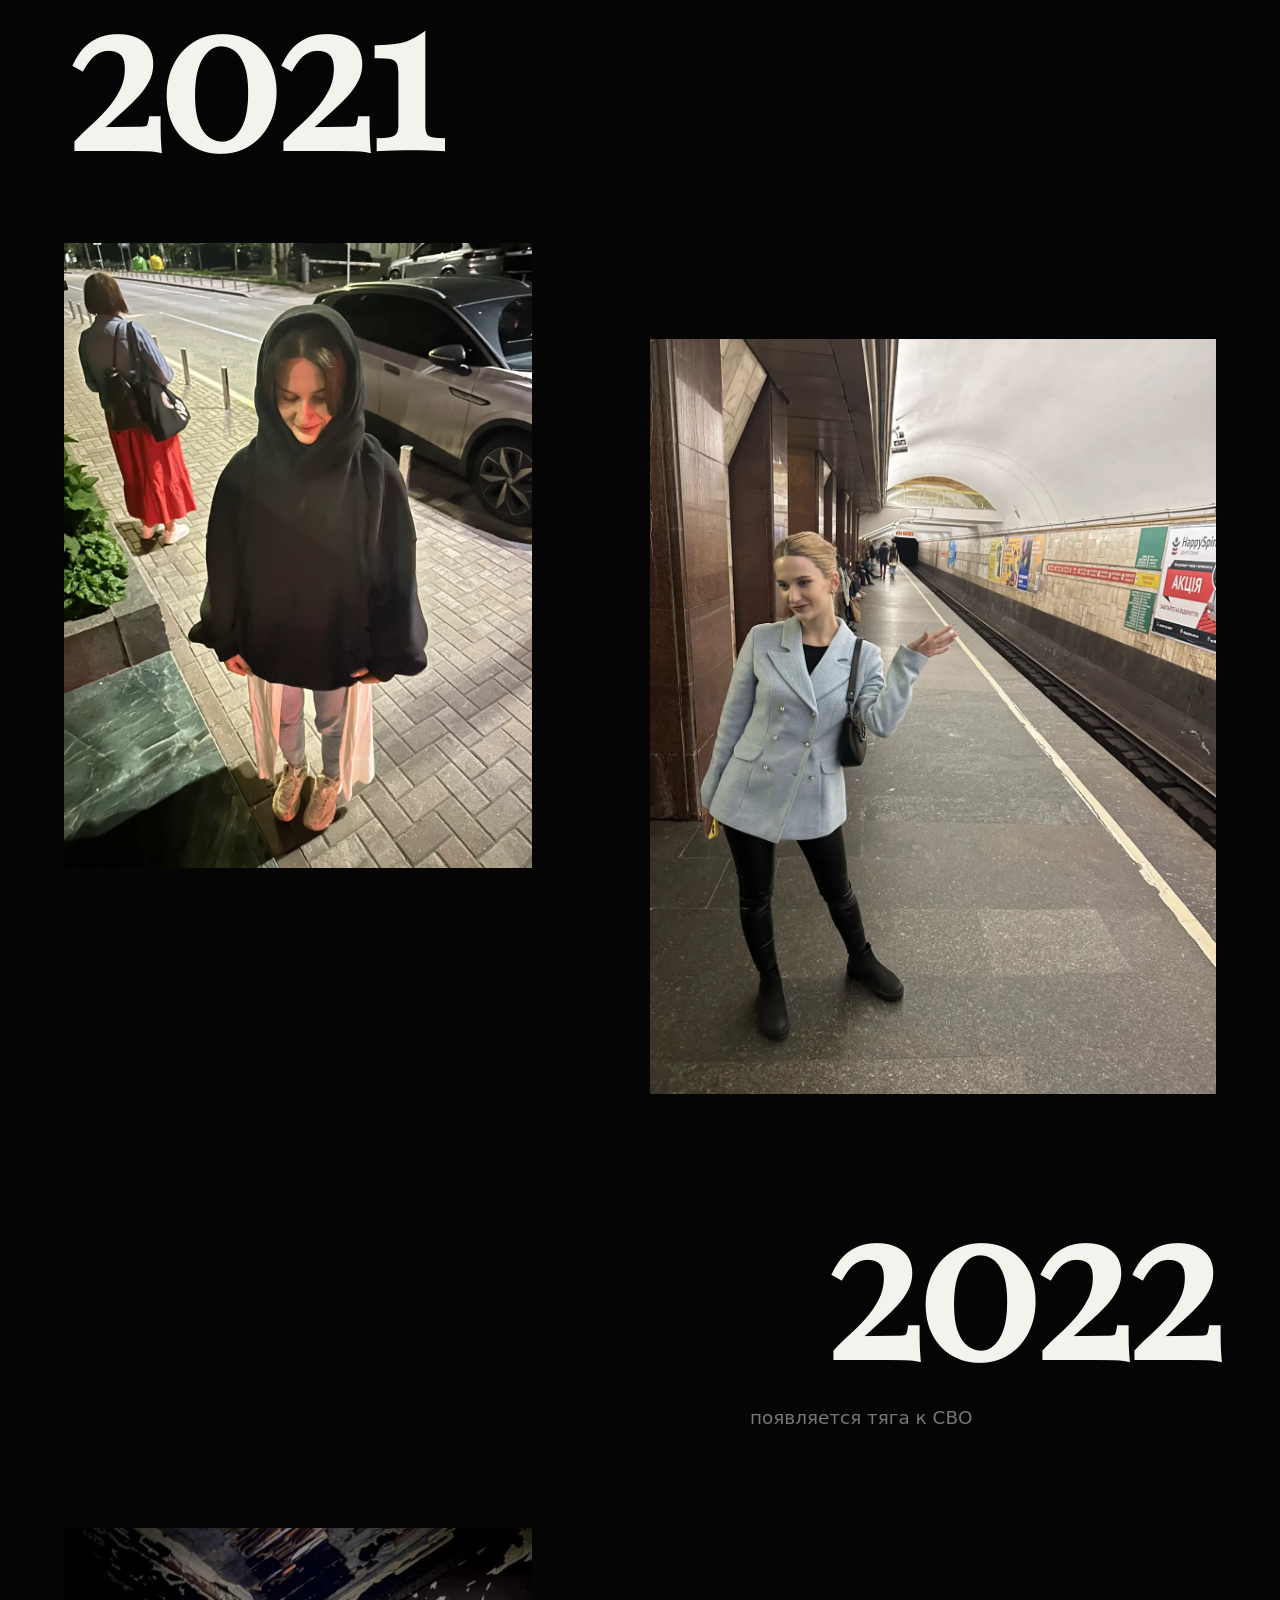
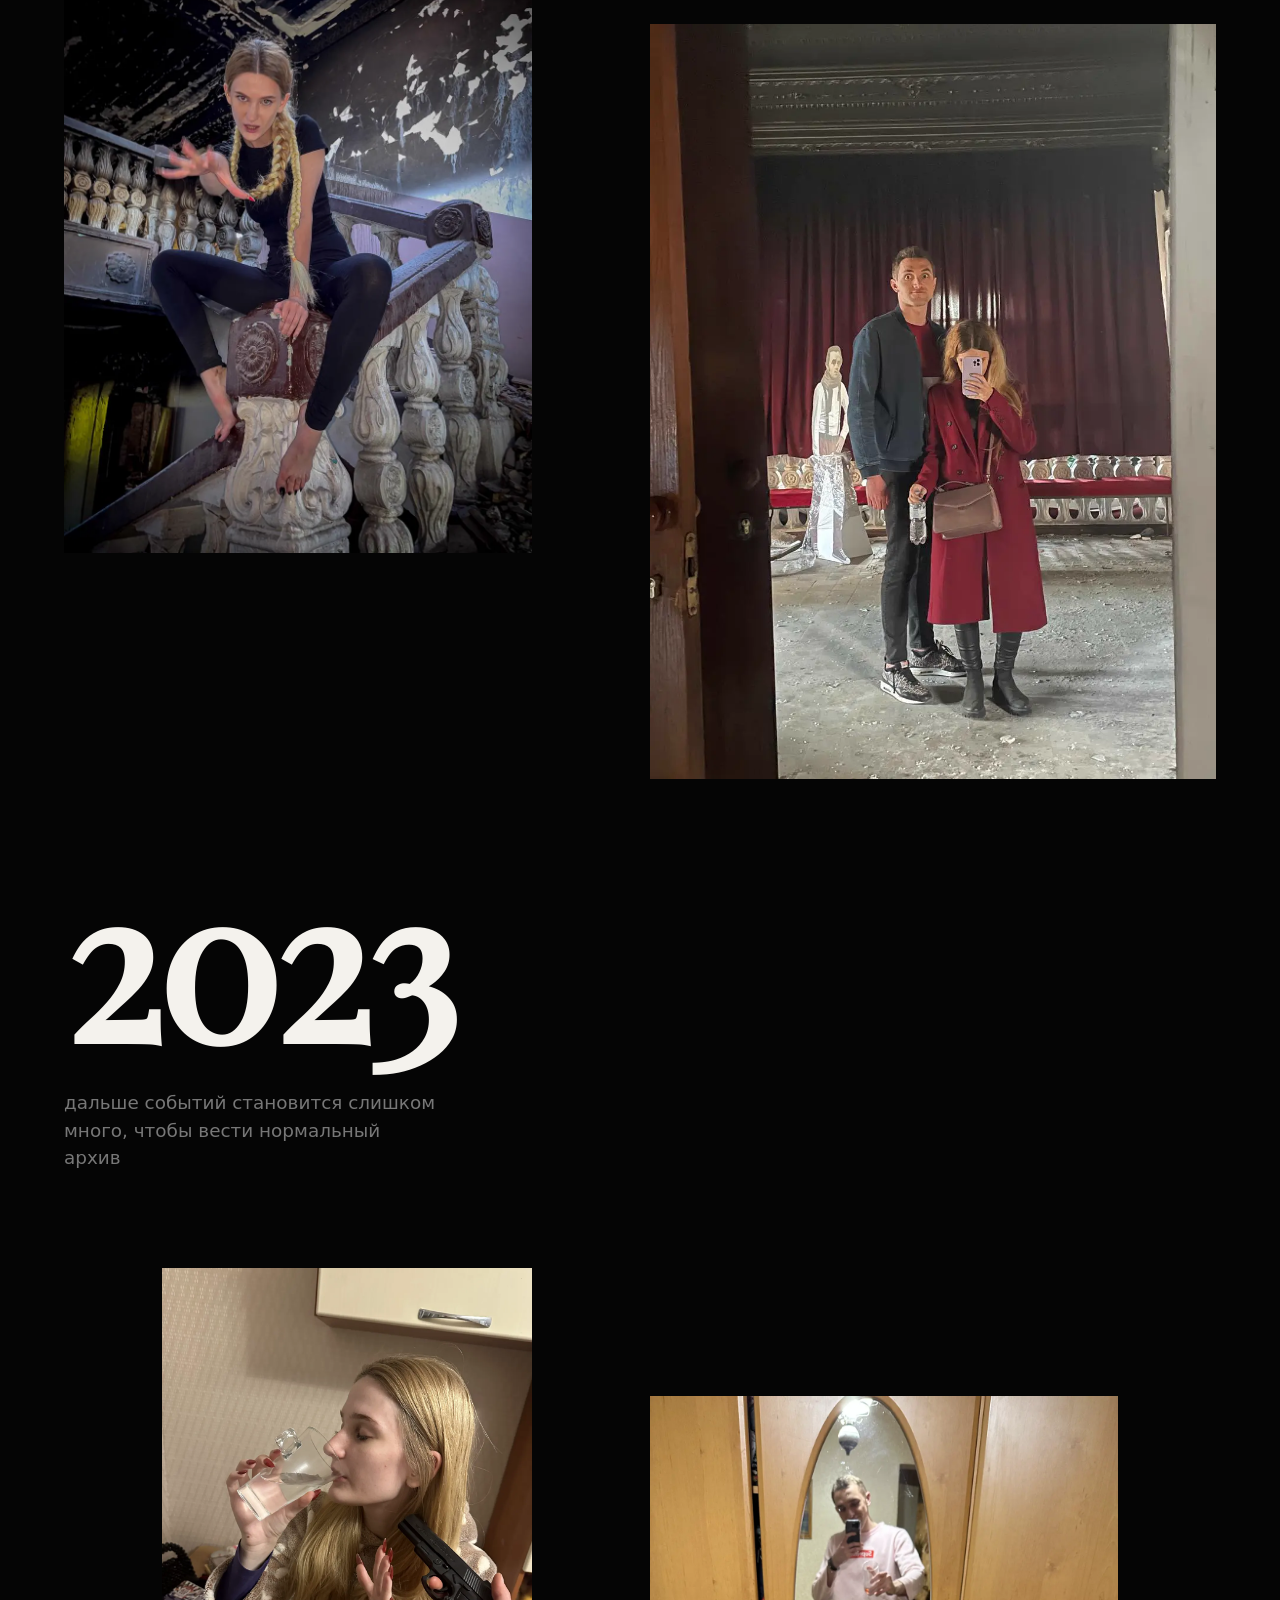
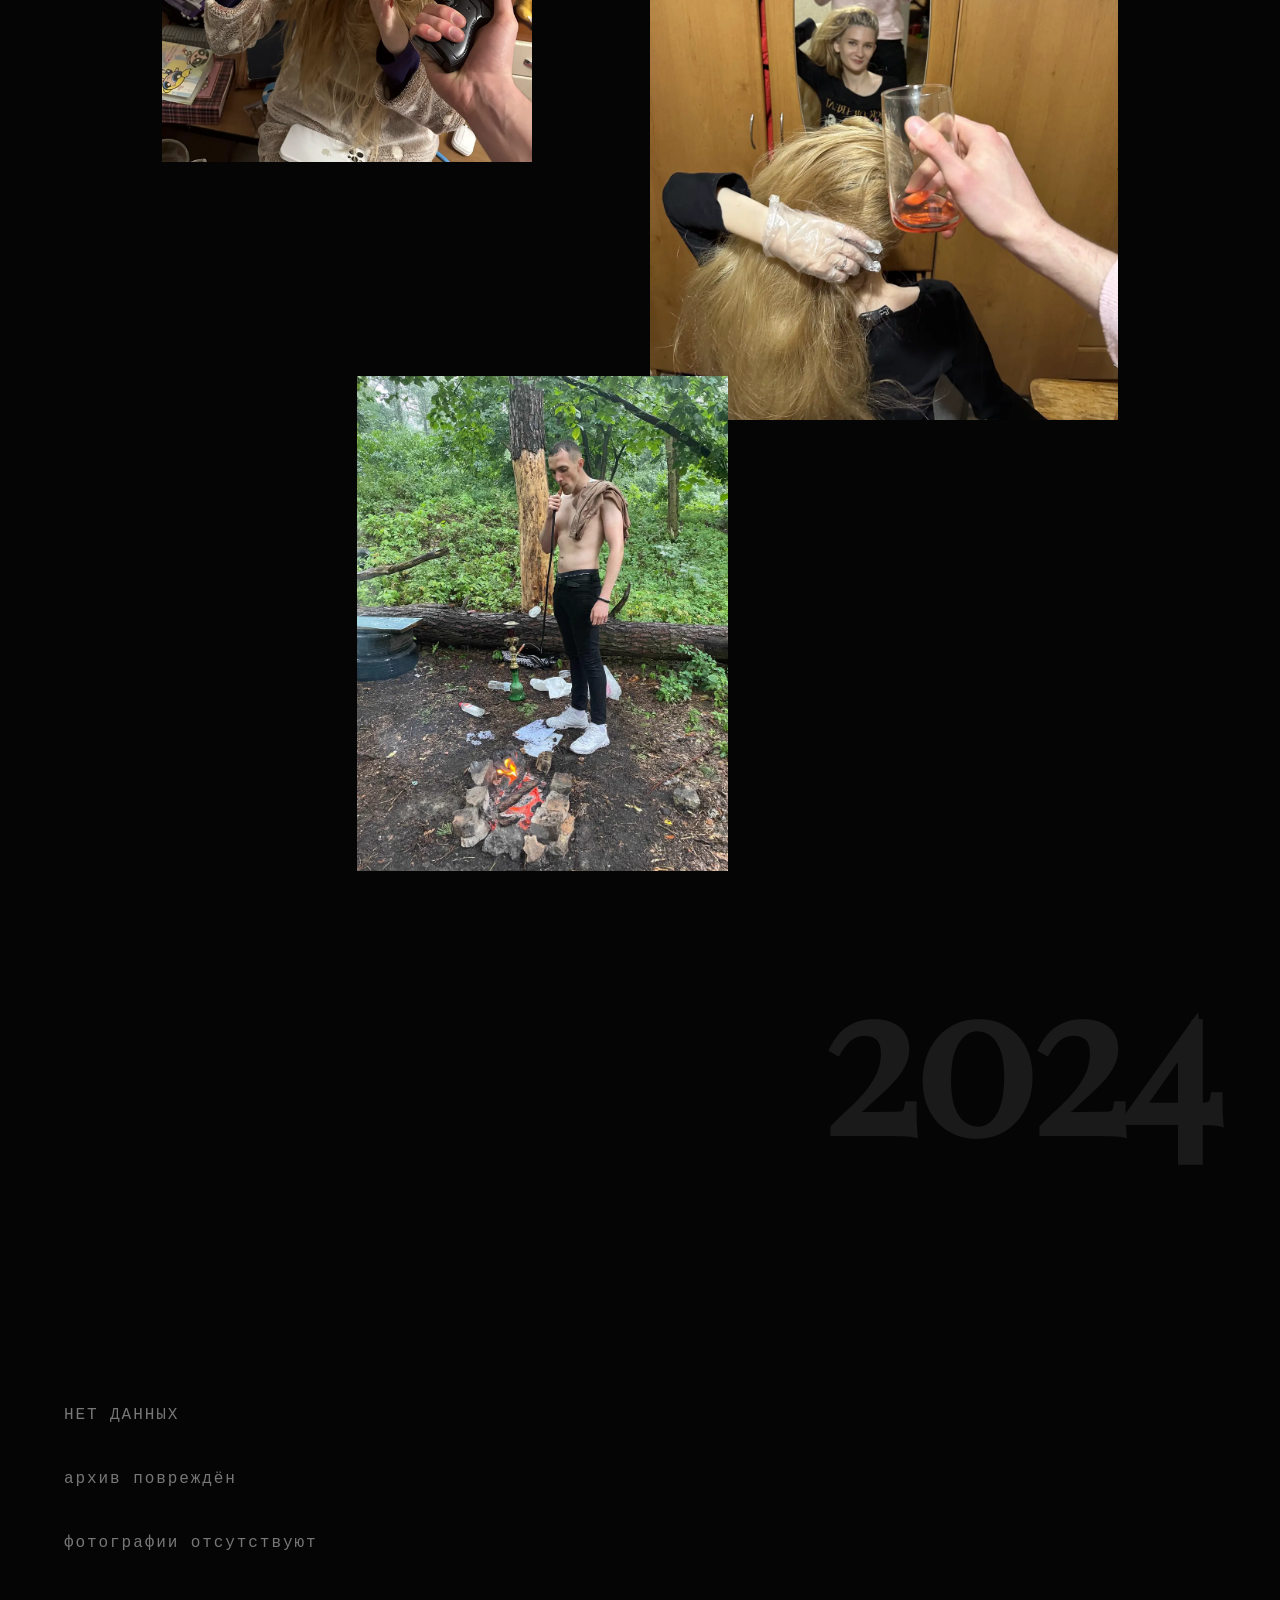
==== commit 0901799f: "Phase 5: faster first load, shorter and harder coal game Profiled first, changed second. Scroll was " ====
--- a/index.html
+++ b/index.html
@@ -157,9 +157,17 @@
   <article class="game" id="game-coal" data-game="coal">
     <h3 class="display display--m">ЛОВИ УГОЛЬ</h3>
     <div class="game__stage" data-game-stage="coal">
-      <div class="game__hud">
-        <span class="hud__label">УГЛИ</span>
-        <span class="hud__value" data-hud="coal">00 / 50</span>
+      <div class="game__hud game__hud--list">
+        <div class="hud__row">
+          <span class="hud__label">УГЛИ</span>
+          <span class="hud__value" data-hud="coal">00 / 30</span>
+        </div>
+        <!-- Only shown in endless mode, where the target is gone and
+             the record is the only thing left to play against. -->
+        <div class="hud__row" data-coal-record hidden>
+          <span class="hud__label">РЕКОРД</span>
+          <span class="hud__value hud__value--sm" data-coal-record-value>0</span>
+        </div>
       </div>
     </div>
   </article>
